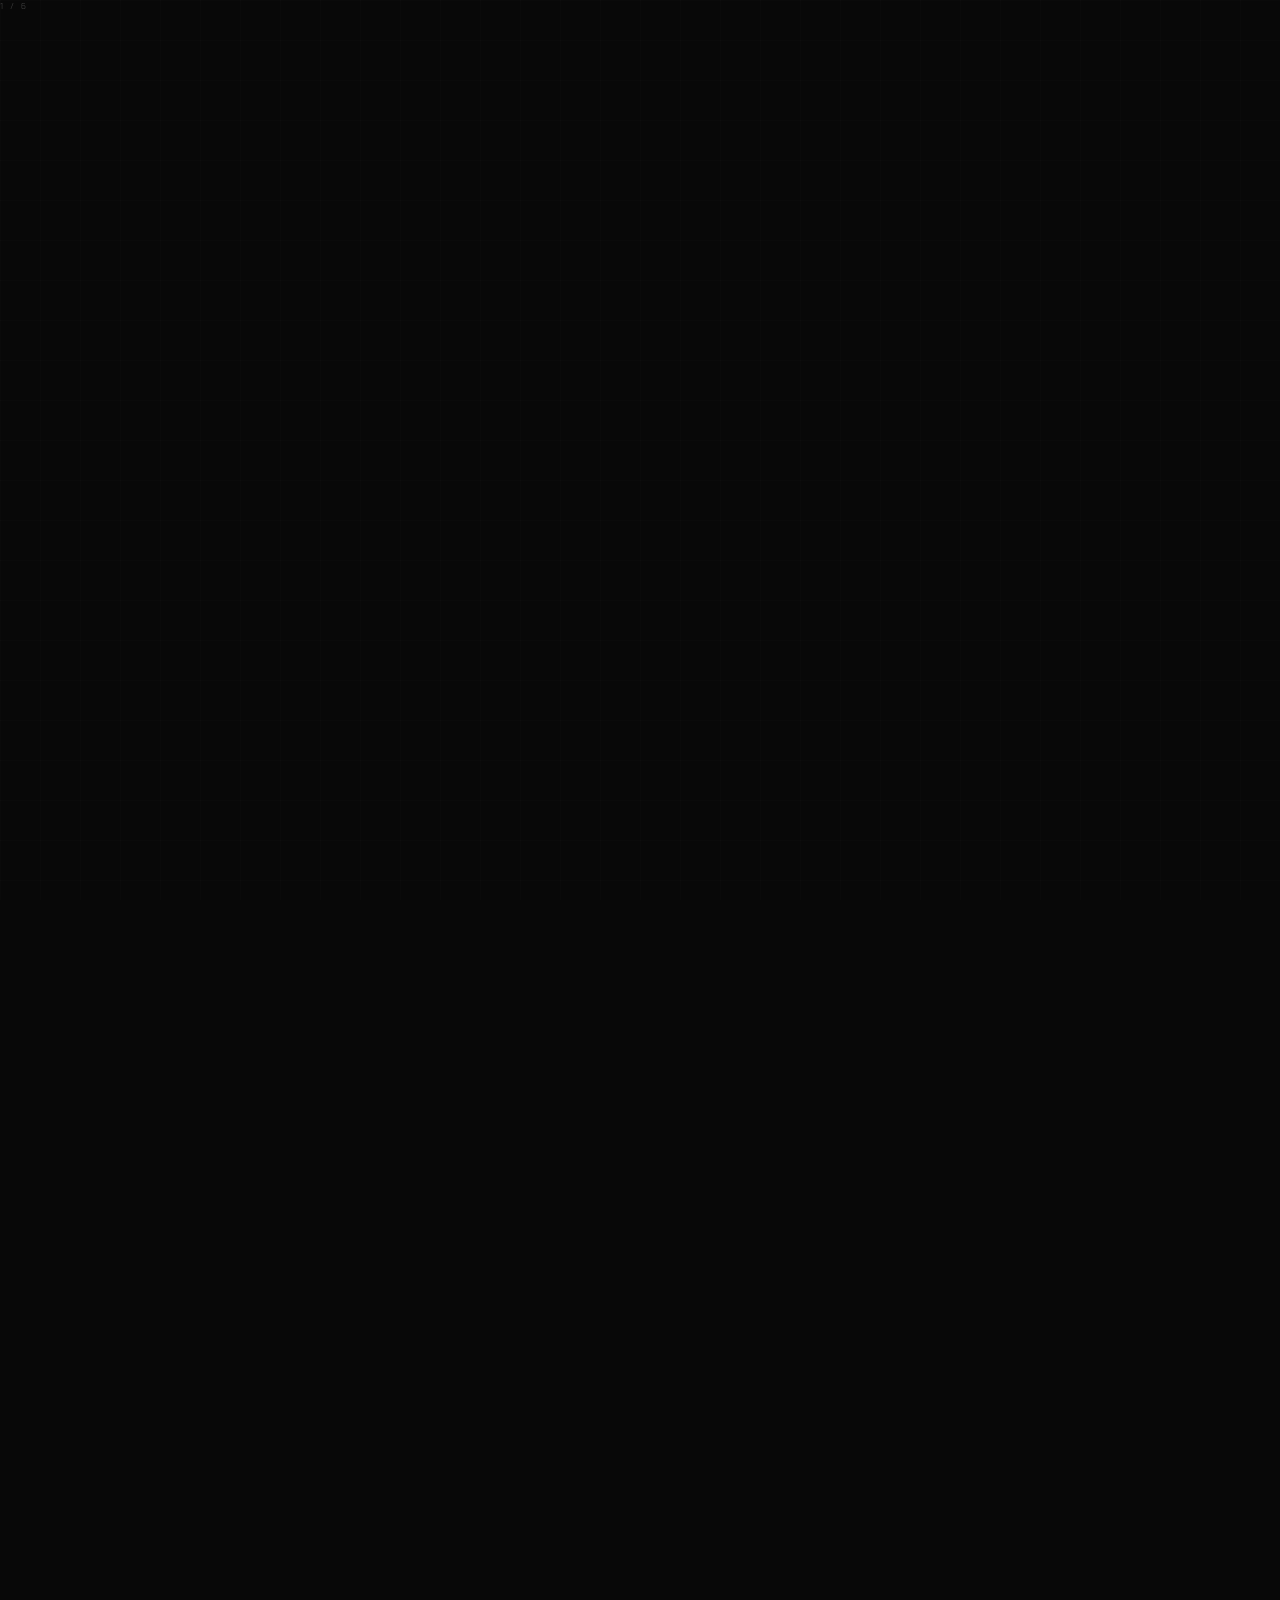
==== learn.html @ f49dd9c4 "Update learn.html" ====
<!DOCTYPE html>
<html lang="en">
<head>
<meta charset="UTF-8">
<meta name="viewport" content="width=device-width, initial-scale=1.0, user-scalable=no">
<meta name="theme-color" content="#080808">
<title>CUBE AI — Learn</title>
<link rel="preconnect" href="https://fonts.googleapis.com">
<link href="https://fonts.googleapis.com/css2?family=Orbitron:wght@400;700;900&family=Rajdhani:wght@300;400;500;600;700&display=swap" rel="stylesheet">
<style>
:root{
  --bg:#080808;--bg2:#111111;--bg3:#1a1a1a;
  --w:#ffffff;--g1:#e0e0e0;--g2:#888888;--g3:#444444;--g4:#2a2a2a;
  --border:1px solid #2a2a2a;--border-w:1px solid #ffffff;
  --fd:'Orbitron',monospace;--fb:'Rajdhani',sans-serif;
  --cW:#ffffff;--cY:#ffd700;--cG:#00c853;--cB:#2979ff;--cR:#f44336;--cO:#ff6d00;
}
*{margin:0;padding:0;box-sizing:border-box;}
html,body{width:100%;height:100%;background:var(--bg);color:var(--w);font-family:var(--fb);overflow:hidden;}
.grid-bg{position:fixed;inset:0;pointer-events:none;z-index:0;background-image:linear-gradient(rgba(255,255,255,0.012) 1px,transparent 1px),linear-gradient(90deg,rgba(255,255,255,0.012) 1px,transparent 1px);background-size:40px 40px;}
#app{position:relative;z-index:1;width:100%;height:100%;display:flex;flex-direction:column;}

/* TOP BAR */
.topbar{display:flex;align-items:center;padding:0 16px;height:56px;border-bottom:var(--border);flex-shrink:0;background:var(--bg);gap:12px;}
.back-btn{width:36px;height:36px;display:flex;align-items:center;justify-content:center;border:var(--border);cursor:pointer;font-size:16px;flex-shrink:0;}
.back-btn:hover{border-color:var(--w);}
.topbar-title{font-family:var(--fd);font-size:14px;font-weight:900;letter-spacing:3px;flex:1;}
.chapter-indicator{font-size:10px;letter-spacing:2px;color:var(--g3);text-transform:uppercase;}

/* CHAPTER NAV */
.chapter-nav{display:flex;overflow-x:auto;border-bottom:var(--border);flex-shrink:0;background:var(--bg2);}
.chapter-nav::-webkit-scrollbar{height:0;}
.chapter-btn{padding:12px 16px;white-space:nowrap;font-family:var(--fb);font-size:11px;font-weight:700;letter-spacing:2px;text-transform:uppercase;color:var(--g3);cursor:pointer;border-bottom:2px solid transparent;transition:all 0.2s;flex-shrink:0;}
.chapter-btn.active{color:var(--w);border-bottom-color:var(--w);}

/* CONTENT */
.content{flex:1;overflow-y:auto;padding:0;}
.content::-webkit-scrollbar{width:2px;}
.content::-webkit-scrollbar-thumb{background:var(--g3);}

/* CHAPTERS */
.chapter{display:none;padding-bottom:60px;}
.chapter.active{display:block;}

/* SECTIONS */
.section{padding:20px;}
.section+.section{border-top:var(--border);}
.section-num{font-family:var(--fd);font-size:9px;letter-spacing:3px;color:var(--g3);text-transform:uppercase;margin-bottom:6px;}
.section-title{font-family:var(--fd);font-size:18px;font-weight:900;letter-spacing:2px;margin-bottom:12px;}
.section-intro{font-size:14px;color:var(--g2);line-height:1.8;margin-bottom:16px;}

/* CALLOUT BOXES */
.callout{background:var(--bg2);border:var(--border);border-left:3px solid var(--w);padding:14px 16px;margin:12px 0;}
.callout.tip{border-left-color:#ffd700;}
.callout.warning{border-left-color:#f44336;}
.callout-label{font-size:9px;letter-spacing:3px;text-transform:uppercase;color:var(--g3);margin-bottom:6px;}
.callout p{font-size:13px;color:var(--g2);line-height:1.7;}
.callout strong{color:var(--w);}

/* NOTATION CARDS */
.notation-grid{display:grid;grid-template-columns:1fr 1fr;gap:8px;margin:12px 0;}
.notation-card{background:var(--bg2);border:var(--border);padding:14px;display:flex;flex-direction:column;gap:8px;}
.notation-move{font-family:var(--fd);font-size:22px;font-weight:900;color:var(--w);}
.notation-name{font-size:12px;font-weight:600;letter-spacing:1px;color:var(--g1);}
.notation-desc{font-size:11px;color:var(--g2);line-height:1.5;}
.notation-diagram{flex-shrink:0;}

/* FACE DIAGRAMS — 3×3 SVG grids */
.diagram-row{display:flex;gap:10px;align-items:flex-start;margin:10px 0;flex-wrap:wrap;}
.diagram-card{background:var(--bg2);border:var(--border);padding:12px;display:flex;flex-direction:column;gap:8px;flex:1;min-width:140px;}
.diagram-label{font-size:10px;letter-spacing:2px;color:var(--g3);text-transform:uppercase;}
.diagram-title{font-size:13px;font-weight:600;letter-spacing:0.5px;}
.diagram-desc{font-size:11px;color:var(--g2);line-height:1.5;}

/* ALG CARDS */
.alg-section{margin:16px 0;}
.alg-section-title{font-size:10px;letter-spacing:3px;text-transform:uppercase;color:var(--g3);margin-bottom:10px;padding-bottom:6px;border-bottom:var(--border);}
.alg-list{display:flex;flex-direction:column;gap:1px;background:var(--g4);}
.alg-item{background:var(--bg2);padding:14px 16px;display:flex;flex-direction:column;gap:6px;}
.alg-item-header{display:flex;align-items:center;gap:12px;}
.alg-diagram{flex-shrink:0;}
.alg-info{flex:1;}
.alg-name{font-size:12px;font-weight:700;letter-spacing:1px;margin-bottom:4px;}
.alg-moves{font-family:var(--fd);font-size:11px;color:var(--w);letter-spacing:0.5px;line-height:1.7;word-break:break-word;}
.alg-desc{font-size:11px;color:var(--g2);line-height:1.4;}
.alg-tag{display:inline-block;font-size:9px;letter-spacing:1px;padding:2px 6px;border:var(--border);color:var(--g3);text-transform:uppercase;margin-right:4px;}
.alg-tag.two-look{border-color:rgba(255,215,0,0.4);color:#ffd700;}

/* STEP-BY-STEP */
.steps{display:flex;flex-direction:column;gap:12px;margin:12px 0;}
.step{display:flex;gap:14px;}
.step-num{width:28px;height:28px;border:var(--border-w);display:flex;align-items:center;justify-content:center;font-family:var(--fd);font-size:11px;font-weight:700;flex-shrink:0;}
.step-content{flex:1;padding-top:4px;}
.step-title{font-size:13px;font-weight:700;letter-spacing:0.5px;margin-bottom:4px;}
.step-desc{font-size:12px;color:var(--g2);line-height:1.7;}

/* PROGRESS BAR (chapter indicator) */
.progress-bar{height:2px;background:var(--g4);flex-shrink:0;}
.progress-fill{height:100%;background:var(--w);transition:width 0.3s ease;}

/* FACE COLORS for SVG */
.fc-W{fill:#ffffff;} .fc-Y{fill:#ffd700;} .fc-G{fill:#00c853;}
.fc-B{fill:#2979ff;} .fc-R{fill:#f44336;} .fc-O{fill:#ff6d00;}
.fc-X{fill:#1e1e1e;} .fc-x{fill:#2a2a2a;}
</style>
</head>
<body>
<div class="grid-bg"></div>
<div id="app">

  <div class="chapter-indicator" id="chap-indicator">1 / 6</div>
</div>

<div class="progress-bar"><div class="progress-fill" id="prog-fill" style="width:16.6%"></div></div>

<div class="chapter-nav" id="chapter-nav">
  <div class="chapter-btn active" onclick="showChapter('notation',0)">Notation</div>
  <div class="chapter-btn" onclick="showChapter('cross',1)">Cross</div>
  <div class="chapter-btn" onclick="showChapter('f2l',2)">F2L</div>
  <div class="chapter-btn" onclick="showChapter('oll',3)">OLL</div>
  <div class="chapter-btn" onclick="showChapter('pll',4)">PLL</div>
  <div class="chapter-btn" onclick="showChapter('twolook',5)">2-Look</div>
</div>

<div class="content" id="content">

<!-- ═══════════════════════════════════════════════════════ -->
<!-- CHAPTER 1: NOTATION -->
<!-- ═══════════════════════════════════════════════════════ -->
<div class="chapter active" id="ch-notation">
  <div class="section">
    <div class="section-num">Chapter 01</div>
    <div class="section-title">Notation</div>
    <div class="section-intro">Before you learn any algorithm, you need to understand the language of cubing. Every move has a letter code. Once you know these, any algorithm in the world makes sense.</div>

    <div class="callout tip">
      <div class="callout-label">💡 Key Concept</div>
      <p><strong>A letter = clockwise turn</strong> of that face when looking directly at it.<br>
      <strong>A letter + ' (prime/apostrophe) = anticlockwise.</strong><br>
      <strong>A letter + 2 = two turns</strong> (same as turning it twice, direction doesn't matter).</p>
    </div>

    <div class="section-intro" style="margin-top:16px;">How to hold the cube: <strong style="color:var(--w);">White on the bottom. Yellow on top. Green facing you.</strong> This is the standard orientation used in CUBE AI and by most speedcubers.</div>
  </div>

  <div class="section">
    <div class="section-num">Face Moves</div>
    <div class="section-title">The 6 Basic Faces</div>
    <div class="notation-grid">
      <div class="notation-card">
        <div class="notation-move" style="color:#ff6d00;">R</div>
        <svg width="60" height="60" viewBox="0 0 60 60">
          <rect x="2" y="2" width="18" height="18" class="fc-x" rx="2"/>
          <rect x="22" y="2" width="18" height="18" class="fc-x" rx="2"/>
          <rect x="42" y="2" width="16" height="18" class="fc-O" rx="2"/>
          <rect x="2" y="22" width="18" height="18" class="fc-x" rx="2"/>
          <rect x="22" y="22" width="18" height="18" class="fc-x" rx="2"/>
          <rect x="42" y="22" width="16" height="18" class="fc-O" rx="2"/>
          <rect x="2" y="42" width="18" height="18" class="fc-x" rx="2"/>
          <rect x="22" y="42" width="18" height="18" class="fc-x" rx="2"/>
          <rect x="42" y="42" width="16" height="18" class="fc-O" rx="2"/>
          <text x="50" y="34" fill="#ff6d00" font-size="14" text-anchor="middle" font-family="Orbitron">↓</text>
        </svg>
        <div class="notation-name">Right Face CW</div>
        <div class="notation-desc">Turn the right layer clockwise — as if turning a wheel towards you on the right side.</div>
      </div>
      <div class="notation-card">
        <div class="notation-move" style="color:#f44336;">L</div>
        <svg width="60" height="60" viewBox="0 0 60 60">
          <rect x="2" y="2" width="16" height="18" class="fc-R" rx="2"/>
          <rect x="22" y="2" width="18" height="18" class="fc-x" rx="2"/>
          <rect x="42" y="2" width="18" height="18" class="fc-x" rx="2"/>
          <rect x="2" y="22" width="16" height="18" class="fc-R" rx="2"/>
          <rect x="22" y="22" width="18" height="18" class="fc-x" rx="2"/>
          <rect x="42" y="22" width="18" height="18" class="fc-x" rx="2"/>
          <rect x="2" y="42" width="16" height="18" class="fc-R" rx="2"/>
          <rect x="22" y="42" width="18" height="18" class="fc-x" rx="2"/>
          <rect x="42" y="42" width="18" height="18" class="fc-x" rx="2"/>
          <text x="10" y="34" fill="#f44336" font-size="14" text-anchor="middle" font-family="Orbitron">↑</text>
        </svg>
        <div class="notation-name">Left Face CW</div>
        <div class="notation-desc">Turn the left layer clockwise — looks like it goes upward when facing the left side.</div>
      </div>
      <div class="notation-card">
        <div class="notation-move" style="color:#ffd700;">U</div>
        <svg width="60" height="60" viewBox="0 0 60 60">
          <rect x="2" y="2" width="18" height="16" class="fc-Y" rx="2"/>
          <rect x="22" y="2" width="18" height="16" class="fc-Y" rx="2"/>
          <rect x="42" y="2" width="18" height="16" class="fc-Y" rx="2"/>
          <rect x="2" y="22" width="18" height="18" class="fc-x" rx="2"/>
          <rect x="22" y="22" width="18" height="18" class="fc-x" rx="2"/>
          <rect x="42" y="22" width="18" height="18" class="fc-x" rx="2"/>
          <rect x="2" y="42" width="18" height="18" class="fc-x" rx="2"/>
          <rect x="22" y="42" width="18" height="18" class="fc-x" rx="2"/>
          <rect x="42" y="42" width="18" height="18" class="fc-x" rx="2"/>
          <text x="30" y="14" fill="#ffd700" font-size="12" text-anchor="middle">→</text>
        </svg>
        <div class="notation-name">Up Face CW</div>
        <div class="notation-desc">Turn the top layer clockwise when looking down from above.</div>
      </div>
      <div class="notation-card">
        <div class="notation-move" style="color:#ffffff;">D</div>
        <svg width="60" height="60" viewBox="0 0 60 60">
          <rect x="2" y="2" width="18" height="18" class="fc-x" rx="2"/>
          <rect x="22" y="2" width="18" height="18" class="fc-x" rx="2"/>
          <rect x="42" y="2" width="18" height="18" class="fc-x" rx="2"/>
          <rect x="2" y="22" width="18" height="18" class="fc-x" rx="2"/>
          <rect x="22" y="22" width="18" height="18" class="fc-x" rx="2"/>
          <rect x="42" y="22" width="18" height="18" class="fc-x" rx="2"/>
          <rect x="2" y="42" width="18" height="18" class="fc-W" rx="2"/>
          <rect x="22" y="42" width="18" height="18" class="fc-W" rx="2"/>
          <rect x="42" y="42" width="18" height="18" class="fc-W" rx="2"/>
          <text x="30" y="58" fill="#ffffff" font-size="12" text-anchor="middle">←</text>
        </svg>
        <div class="notation-name">Down Face CW</div>
        <div class="notation-desc">Turn the bottom layer clockwise when looking up from below.</div>
      </div>
      <div class="notation-card">
        <div class="notation-move" style="color:#00c853;">F</div>
        <svg width="60" height="60" viewBox="0 0 60 60">
          <rect x="2" y="2" width="18" height="18" class="fc-G" rx="2"/>
          <rect x="22" y="2" width="18" height="18" class="fc-G" rx="2"/>
          <rect x="42" y="2" width="18" height="18" class="fc-G" rx="2"/>
          <rect x="2" y="22" width="18" height="18" class="fc-G" rx="2"/>
          <rect x="22" y="22" width="18" height="18" class="fc-G" rx="2"/>
          <rect x="42" y="22" width="18" height="18" class="fc-G" rx="2"/>
          <rect x="2" y="42" width="18" height="18" class="fc-G" rx="2"/>
          <rect x="22" y="42" width="18" height="18" class="fc-G" rx="2"/>
          <rect x="42" y="42" width="18" height="18" class="fc-G" rx="2"/>
          <text x="30" y="34" fill="#080808" font-size="16" text-anchor="middle" font-weight="bold">↻</text>
        </svg>
        <div class="notation-name">Front Face CW</div>
        <div class="notation-desc">Turn the front face (green, facing you) clockwise.</div>
      </div>
      <div class="notation-card">
        <div class="notation-move" style="color:#2979ff;">B</div>
        <svg width="60" height="60" viewBox="0 0 60 60">
          <rect x="2" y="2" width="18" height="18" class="fc-B" rx="2"/>
          <rect x="22" y="2" width="18" height="18" class="fc-B" rx="2"/>
          <rect x="42" y="2" width="18" height="18" class="fc-B" rx="2"/>
          <rect x="2" y="22" width="18" height="18" class="fc-B" rx="2"/>
          <rect x="22" y="22" width="18" height="18" class="fc-B" rx="2"/>
          <rect x="42" y="22" width="18" height="18" class="fc-B" rx="2"/>
          <rect x="2" y="42" width="18" height="18" class="fc-B" rx="2"/>
          <rect x="22" y="42" width="18" height="18" class="fc-B" rx="2"/>
          <rect x="42" y="42" width="18" height="18" class="fc-B" rx="2"/>
          <text x="30" y="34" fill="#ffffff" font-size="16" text-anchor="middle" font-weight="bold">↺</text>
        </svg>
        <div class="notation-name">Back Face CW</div>
        <div class="notation-desc">Turn the back face (blue) clockwise. When you flip the cube, clockwise looks anticlockwise from your side.</div>
      </div>
    </div>
  </div>
  <div class="section">
    <div class="section-num">Modifiers</div>
    <div class="section-title">Prime & Double</div>
    <div class="notation-grid">
      <div class="notation-card">
        <div class="notation-move">R'</div>
        <div class="notation-name">Prime — Anticlockwise</div>
        <div class="notation-desc">The apostrophe (') means anticlockwise. R' = right layer anticlockwise. Say it as "R prime" or "R inverse".</div>
      </div>
      <div class="notation-card">
        <div class="notation-move">R2</div>
        <div class="notation-name">Double — Two Turns</div>
        <div class="notation-desc">The number 2 means turn it twice. R2 = right face twice. Direction doesn't matter (same result either way).</div>
      </div>
      <div class="notation-card">
        <div class="notation-move">U'</div>
        <div class="notation-name">U Prime</div>
        <div class="notation-desc">Top layer anticlockwise when looking from above. Opposite of U.</div>
      </div>
      <div class="notation-card">
        <div class="notation-move">F2</div>
        <div class="notation-name">F Double</div>
        <div class="notation-desc">Front face turned twice. Very common in cross solving to flip an edge.</div>
      </div>
    </div>
  </div>

  <div class="section">
    <div class="section-num">Slice Moves</div>
    <div class="section-title">M, S, E Slices</div>
    <div class="section-intro">Slice moves turn the middle layer instead of an outer face.</div>
    <div class="notation-grid">
      <div class="notation-card">
        <div class="notation-move" style="color:#888;">M</div>
        <div class="notation-name">Middle Slice</div>
        <div class="notation-desc">The middle layer between L and R. M follows the same direction as L (goes up on the front side).</div>
      </div>
      <div class="notation-card">
        <div class="notation-move" style="color:#888;">S</div>
        <div class="notation-name">Standing Slice</div>
        <div class="notation-desc">The middle layer between F and B. Follows same direction as F.</div>
      </div>
      <div class="notation-card">
        <div class="notation-move" style="color:#888;">E</div>
        <div class="notation-name">Equatorial Slice</div>
        <div class="notation-desc">The middle layer between U and D. Follows same direction as D.</div>
      </div>
      <div class="notation-card">
        <div class="notation-move" style="color:#888;">r</div>
        <div class="notation-name">Wide Move</div>
        <div class="notation-desc">Lowercase = wide move. r means R + M together (two layers). Also written as Rw. Common in OLL.</div>
      </div>
    </div>

    <div class="callout">
      <div class="callout-label">📌 Quick Reference</div>
      <p>
        <strong>R U R' U'</strong> — "Sexy move" — the most common sequence in F2L<br>
        <strong>F R U R' U' F'</strong> — solves edge orientation (OLL line case)<br>
        <strong>R U R' U R U2 R'</strong> — Sune — most important OLL<br><br>
        Most algorithms are just combinations of these basic patterns.
      </p>
    </div>
  </div>
</div>

<!-- ═══════════════════════════════════════════════════════ -->
<!-- CHAPTER 2: CROSS -->
<!-- ═══════════════════════════════════════════════════════ -->
<div class="chapter" id="ch-cross">
  <div class="section">
    <div class="section-num">Chapter 02</div>
    <div class="section-title">The Cross</div>
    <div class="section-intro">The cross is the first step of CFOP. You need to form a white "+" on the bottom face, with each edge matching the center of its side face. This is the most important step — a good cross player can sub-20 on this alone.</div>

    <div class="diagram-row">
      <div class="diagram-card">
        <div class="diagram-label">Target State</div>
        <svg width="72" height="72" viewBox="0 0 72 72">
          <rect x="2" y="2" width="20" height="20" class="fc-x" rx="2"/>
          <rect x="26" y="2" width="20" height="20" class="fc-W" rx="2"/>
          <rect x="50" y="2" width="20" height="20" class="fc-x" rx="2"/>
          <rect x="2" y="26" width="20" height="20" class="fc-W" rx="2"/>
          <rect x="26" y="26" width="20" height="20" class="fc-W" rx="2"/>
          <rect x="50" y="26" width="20" height="20" class="fc-W" rx="2"/>
          <rect x="2" y="50" width="20" height="20" class="fc-x" rx="2"/>
          <rect x="26" y="50" width="20" height="20" class="fc-W" rx="2"/>
          <rect x="50" y="50" width="20" height="20" class="fc-x" rx="2"/>
        </svg>
        <div class="diagram-title">White Cross</div>
        <div class="diagram-desc">Bottom face. Corners are gray — not solved in cross step.</div>
      </div>
      <div class="diagram-card">
        <div class="diagram-label">Edge Must Match</div>
        <svg width="72" height="72" viewBox="0 0 72 72">
          <rect x="2" y="2" width="20" height="20" class="fc-x" rx="2"/>
          <rect x="26" y="2" width="20" height="20" class="fc-x" rx="2"/>
          <rect x="50" y="2" width="20" height="20" class="fc-x" rx="2"/>
          <rect x="2" y="26" width="20" height="20" class="fc-x" rx="2"/>
          <rect x="26" y="26" width="20" height="20" class="fc-G" rx="2"/>
          <rect x="50" y="26" width="20" height="20" class="fc-x" rx="2"/>
          <rect x="2" y="50" width="20" height="20" class="fc-x" rx="2"/>
          <rect x="26" y="50" width="20" height="20" class="fc-G" rx="2"/>
          <rect x="50" y="50" width="20" height="20" class="fc-x" rx="2"/>
          <text x="36" y="44" fill="#888" font-size="10" text-anchor="middle">↕</text>
        </svg>
        <div class="diagram-title">Side Must Align</div>
        <div class="diagram-desc">The green side of the white-green edge must line up with the green center.</div>
      </div>
    </div>
  </div>

  <div class="section">
    <div class="section-num">Beginner Method</div>
    <div class="section-title">The Daisy Method</div>
    <div class="section-intro">The easiest way to learn cross. Don't try to put white edges directly on the bottom — first make a "daisy" on top, then flip them down.</div>

    <div class="steps">
      <div class="step">
        <div class="step-num">1</div>
        <div class="step-content">
          <div class="step-title">Make a Daisy on Top</div>
          <div class="step-desc">Find all 4 white edges (pieces with white on one side). Move them to the top face (U face), white side facing up. You'll get a flower pattern — white edges around the yellow center. Order doesn't matter yet.</div>
        </div>
      </div>
      <div class="step">
        <div class="step-num">2</div>
        <div class="step-content">
          <div class="step-title">Align Each Edge with Its Center</div>
          <div class="step-desc">Take one white edge in the daisy. Look at its side color — say it's green. Rotate the top layer (U or U') until that edge is above the green center. Now that edge is in position.</div>
        </div>
      </div>
      <div class="step">
        <div class="step-num">3</div>
        <div class="step-content">
          <div class="step-title">Flip It Down — F2</div>
          <div class="step-desc">Do F2 (turn the front face twice). The white edge flips from the top to the bottom. Check: white is now on the bottom, the colored side matches the center. One edge done!</div>
        </div>
      </div>
      <div class="step">
        <div class="step-num">4</div>
        <div class="step-content">
          <div class="step-title">Repeat for All 4 Edges</div>
          <div class="step-desc">Repeat steps 2-3 for the remaining 3 edges. Sometimes you'll need to rotate the top layer carefully to avoid knocking out a placed edge — just rotate away first.</div>
        </div>
      </div>
    </div>

    <div class="callout tip">
      <div class="callout-label">💡 Tip</div>
      <p>If a white edge is stuck in the bottom layer but in the wrong slot, do <strong>F2</strong> to bring it to the top, align it, then F2 again. If it's flipped the wrong way, do <strong>F D' R D F2</strong> to fix it.</p>
    </div>
  </div>

  <div class="section">
    <div class="section-num">Efficient Cross</div>
    <div class="section-title">Solving Cross in 8 Moves or Less</div>
    <div class="section-intro">Once you can do daisy cross, the next goal is efficiency — solving cross in as few moves as possible, directly (no daisy). Top speedcubers solve cross in 4-6 moves.</div>

    <div class="steps">
      <div class="step">
        <div class="step-num">1</div>
        <div class="step-content">
          <div class="step-title">Use Inspection Time</div>
          <div class="step-desc">WCA gives you 15 seconds before starting the timer. Use every second to plan your entire cross. Find all 4 white edges and figure out how to solve them before you touch the cube.</div>
        </div>
      </div>
      <div class="step">
        <div class="step-num">2</div>
        <div class="step-content">
          <div class="step-title">Work in a Consistent Order</div>
          <div class="step-desc">Always solve cross edges in the same order: e.g. green → orange → blue → red. This helps you think faster because your brain knows what to look for next.</div>
        </div>
      </div>
      <div class="step">
        <div class="step-num">3</div>
        <div class="step-content">
          <div class="step-title">Solve Pairs Together</div>
          <div class="step-desc">Sometimes two cross edges can be solved with one sequence. If green-white and orange-white edges are both in the U layer close to each other, you can insert both with fewer total moves.</div>
        </div>
      </div>
      <div class="step">
        <div class="step-num">4</div>
        <div class="step-content">
          <div class="step-title">Learn Cross Trigger Moves</div>
          <div class="step-desc">Memorize the 4-5 most common cross cases. When you recognize a case, execute it instantly without thinking.</div>
        </div>
      </div>
    </div>

    <div class="alg-section">
      <div class="alg-section-title">Common Cross Cases</div>
      <div class="alg-list">
        <div class="alg-item">
          <div class="alg-item-header">
            <svg width="54" height="54" viewBox="0 0 54 54">
              <rect x="2" y="2" width="15" height="15" class="fc-x" rx="2"/>
              <rect x="20" y="2" width="15" height="15" class="fc-W" rx="2"/>
              <rect x="37" y="2" width="15" height="15" class="fc-x" rx="2"/>
              <rect x="2" y="20" width="15" height="15" class="fc-x" rx="2"/>
              <rect x="20" y="20" width="15" height="15" class="fc-G" rx="2"/>
              <rect x="37" y="20" width="15" height="15" class="fc-x" rx="2"/>
              <rect x="2" y="37" width="15" height="15" class="fc-x" rx="2"/>
              <rect x="20" y="37" width="15" height="15" class="fc-x" rx="2"/>
              <rect x="37" y="37" width="15" height="15" class="fc-x" rx="2"/>
            </svg>
            <div class="alg-info">
              <div class="alg-name">Edge on Top, Correct Position</div>
              <div class="alg-moves">F2</div>
              <div class="alg-desc">White edge is on top layer, white facing up, already above its slot. Just do F2.</div>
            </div>
          </div>
        </div>
        <div class="alg-item">
          <div class="alg-item-header">
            <svg width="54" height="54" viewBox="0 0 54 54">
              <rect x="2" y="2" width="15" height="15" class="fc-x" rx="2"/>
              <rect x="20" y="2" width="15" height="15" class="fc-G" rx="2"/>
              <rect x="37" y="2" width="15" height="15" class="fc-x" rx="2"/>
              <rect x="2" y="20" width="15" height="15" class="fc-x" rx="2"/>
              <rect x="20" y="20" width="15" height="15" class="fc-G" rx="2"/>
              <rect x="37" y="20" width="15" height="15" class="fc-x" rx="2"/>
              <rect x="2" y="37" width="15" height="15" class="fc-x" rx="2"/>
              <rect x="20" y="37" width="15" height="15" class="fc-W" rx="2"/>
              <rect x="37" y="37" width="15" height="15" class="fc-x" rx="2"/>
            </svg>
            <div class="alg-info">
              <div class="alg-name">Edge on Top, Flipped</div>
              <div class="alg-moves">F U R U'</div>
              <div class="alg-desc">White edge is on top but white is facing front instead of up. F U R U' fixes orientation and inserts.</div>
            </div>
          </div>
        </div>
        <div class="alg-item">
          <div class="alg-item-header">
            <svg width="54" height="54" viewBox="0 0 54 54">
              <rect x="2" y="2" width="15" height="15" class="fc-x" rx="2"/>
              <rect x="20" y="2" width="15" height="15" class="fc-x" rx="2"/>
              <rect x="37" y="2" width="15" height="15" class="fc-x" rx="2"/>
              <rect x="2" y="20" width="15" height="15" class="fc-x" rx="2"/>
              <rect x="20" y="20" width="15" height="15" class="fc-x" rx="2"/>
              <rect x="37" y="20" width="15" height="15" class="fc-G" rx="2"/>
              <rect x="2" y="37" width="15" height="15" class="fc-x" rx="2"/>
              <rect x="20" y="37" width="15" height="15" class="fc-x" rx="2"/>
              <rect x="37" y="37" width="15" height="15" class="fc-W" rx="2"/>
            </svg>
            <div class="alg-info">
              <div class="alg-name">Edge in Middle Layer</div>
              <div class="alg-moves">U' R U</div>
              <div class="alg-desc">White edge stuck in the middle layer (E slice). Bring it to the top, then align and insert.</div>
            </div>
          </div>
        </div>
        <div class="alg-item">
          <div class="alg-item-header">
            <svg width="54" height="54" viewBox="0 0 54 54">
              <rect x="2" y="37" width="15" height="15" class="fc-x" rx="2"/>
              <rect x="20" y="37" width="15" height="15" class="fc-W" rx="2"/>
              <rect x="37" y="37" width="15" height="15" class="fc-x" rx="2"/>
              <rect x="2" y="20" width="15" height="15" class="fc-x" rx="2"/>
              <rect x="20" y="20" width="15" height="15" class="fc-B" rx="2"/>
              <rect x="37" y="20" width="15" height="15" class="fc-x" rx="2"/>
              <rect x="2" y="2" width="15" height="15" class="fc-x" rx="2"/>
              <rect x="20" y="2" width="15" height="15" class="fc-x" rx="2"/>
              <rect x="37" y="2" width="15" height="15" class="fc-x" rx="2"/>
            </svg>
            <div class="alg-info">
              <div class="alg-name">Edge in Bottom Wrong Slot</div>
              <div class="alg-moves">F2 U R U' F2</div>
              <div class="alg-desc">Edge is in the D layer but in the wrong position. Lift it, reposition, and reinsert.</div>
            </div>
          </div>
        </div>
      </div>
    </div>
  </div>
</div>

<!-- ═══════════════════════════════════════════════════════ -->
<!-- CHAPTER 2: CROSS -->
<!-- ═══════════════════════════════════════════════════════ -->
<div class="chapter" id="ch-cross">
  <div class="section">
    <div class="section-num">Chapter 02</div>
    <div class="section-title">The Cross</div>
    <div class="section-intro">The cross is the first step of CFOP. You need to form a white "+" on the bottom face, with each edge matching the center of its side face. This is the most important step — a good cross player can sub-20 on this alone.</div>

    <div class="diagram-row">
      <div class="diagram-card">
        <div class="diagram-label">Target State</div>
        <svg width="72" height="72" viewBox="0 0 72 72">
          <rect x="2" y="2" width="20" height="20" class="fc-x" rx="2"/>
          <rect x="26" y="2" width="20" height="20" class="fc-W" rx="2"/>
          <rect x="50" y="2" width="20" height="20" class="fc-x" rx="2"/>
          <rect x="2" y="26" width="20" height="20" class="fc-W" rx="2"/>
          <rect x="26" y="26" width="20" height="20" class="fc-W" rx="2"/>
          <rect x="50" y="26" width="20" height="20" class="fc-W" rx="2"/>
          <rect x="2" y="50" width="20" height="20" class="fc-x" rx="2"/>
          <rect x="26" y="50" width="20" height="20" class="fc-W" rx="2"/>
          <rect x="50" y="50" width="20" height="20" class="fc-x" rx="2"/>
        </svg>
        <div class="diagram-title">White Cross</div>
        <div class="diagram-desc">Bottom face. Corners are gray — not solved in cross step.</div>
      </div>
      <div class="diagram-card">
        <div class="diagram-label">Edge Must Match</div>
        <svg width="72" height="72" viewBox="0 0 72 72">
          <rect x="2" y="2" width="20" height="20" class="fc-x" rx="2"/>
          <rect x="26" y="2" width="20" height="20" class="fc-x" rx="2"/>
          <rect x="50" y="2" width="20" height="20" class="fc-x" rx="2"/>
          <rect x="2" y="26" width="20" height="20" class="fc-x" rx="2"/>
          <rect x="26" y="26" width="20" height="20" class="fc-G" rx="2"/>
          <rect x="50" y="26" width="20" height="20" class="fc-x" rx="2"/>
          <rect x="2" y="50" width="20" height="20" class="fc-x" rx="2"/>
          <rect x="26" y="50" width="20" height="20" class="fc-G" rx="2"/>
          <rect x="50" y="50" width="20" height="20" class="fc-x" rx="2"/>
          <text x="36" y="44" fill="#888" font-size="10" text-anchor="middle">↕</text>
        </svg>
        <div class="diagram-title">Side Must Align</div>
        <div class="diagram-desc">The green side of the white-green edge must line up with the green center.</div>
      </div>
    </div>
  </div>

  <div class="section">
    <div class="section-num">Beginner Method</div>
    <div class="section-title">The Daisy Method</div>
    <div class="section-intro">The easiest way to learn cross. Don't try to put white edges directly on the bottom — first make a "daisy" on top, then flip them down.</div>

    <div class="steps">
      <div class="step">
        <div class="step-num">1</div>
        <div class="step-content">
          <div class="step-title">Make a Daisy on Top</div>
          <div class="step-desc">Find all 4 white edges (pieces with white on one side). Move them to the top face (U face), white side facing up. You'll get a flower pattern — white edges around the yellow center. Order doesn't matter yet.</div>
        </div>
      </div>
      <div class="step">
        <div class="step-num">2</div>
        <div class="step-content">
          <div class="step-title">Align Each Edge with Its Center</div>
          <div class="step-desc">Take one white edge in the daisy. Look at its side color — say it's green. Rotate the top layer (U or U') until that edge is above the green center. Now that edge is in position.</div>
        </div>
      </div>
      <div class="step">
        <div class="step-num">3</div>
        <div class="step-content">
          <div class="step-title">Flip It Down — F2</div>
          <div class="step-desc">Do F2 (turn the front face twice). The white edge flips from the top to the bottom. Check: white is now on the bottom, the colored side matches the center. One edge done!</div>
        </div>
      </div>
      <div class="step">
        <div class="step-num">4</div>
        <div class="step-content">
          <div class="step-title">Repeat for All 4 Edges</div>
          <div class="step-desc">Repeat steps 2-3 for the remaining 3 edges. Sometimes you'll need to rotate the top layer carefully to avoid knocking out a placed edge — just rotate away first.</div>
        </div>
      </div>
    </div>

    <div class="callout tip">
      <div class="callout-label">💡 Tip</div>
      <p>If a white edge is stuck in the bottom layer but in the wrong slot, do <strong>F2</strong> to bring it to the top, align it, then F2 again. If it's flipped the wrong way, do <strong>F D' R D F2</strong> to fix it.</p>
    </div>
  </div>

  <div class="section">
    <div class="section-num">Efficient Cross</div>
    <div class="section-title">Solving Cross in 8 Moves or Less</div>
    <div class="section-intro">Once you can do daisy cross, the next goal is efficiency — solving cross in as few moves as possible, directly (no daisy). Top speedcubers solve cross in 4-6 moves.</div>

    <div class="steps">
      <div class="step">
        <div class="step-num">1</div>
        <div class="step-content">
          <div class="step-title">Use Inspection Time</div>
          <div class="step-desc">WCA gives you 15 seconds before starting the timer. Use every second to plan your entire cross. Find all 4 white edges and figure out how to solve them before you touch the cube.</div>
        </div>
      </div>
      <div class="step">
        <div class="step-num">2</div>
        <div class="step-content">
          <div class="step-title">Work in a Consistent Order</div>
          <div class="step-desc">Always solve cross edges in the same order: e.g. green → orange → blue → red. This helps you think faster because your brain knows what to look for next.</div>
        </div>
      </div>
      <div class="step">
        <div class="step-num">3</div>
        <div class="step-content">
          <div class="step-title">Solve Pairs Together</div>
          <div class="step-desc">Sometimes two cross edges can be solved with one sequence. If green-white and orange-white edges are both in the U layer close to each other, you can insert both with fewer total moves.</div>
        </div>
      </div>
      <div class="step">
        <div class="step-num">4</div>
        <div class="step-content">
          <div class="step-title">Learn Cross Trigger Moves</div>
          <div class="step-desc">Memorize the 4-5 most common cross cases. When you recognize a case, execute it instantly without thinking.</div>
        </div>
      </div>
    </div>

    <div class="alg-section">
      <div class="alg-section-title">Common Cross Cases</div>
      <div class="alg-list">
        <div class="alg-item">
          <div class="alg-item-header">
            <svg width="54" height="54" viewBox="0 0 54 54">
              <rect x="2" y="2" width="15" height="15" class="fc-x" rx="2"/>
              <rect x="20" y="2" width="15" height="15" class="fc-W" rx="2"/>
              <rect x="37" y="2" width="15" height="15" class="fc-x" rx="2"/>
              <rect x="2" y="20" width="15" height="15" class="fc-x" rx="2"/>
              <rect x="20" y="20" width="15" height="15" class="fc-G" rx="2"/>
              <rect x="37" y="20" width="15" height="15" class="fc-x" rx="2"/>
              <rect x="2" y="37" width="15" height="15" class="fc-x" rx="2"/>
              <rect x="20" y="37" width="15" height="15" class="fc-x" rx="2"/>
              <rect x="37" y="37" width="15" height="15" class="fc-x" rx="2"/>
            </svg>
            <div class="alg-info">
              <div class="alg-name">Edge on Top, Correct Position</div>
              <div class="alg-moves">F2</div>
              <div class="alg-desc">White edge is on top layer, white facing up, already above its slot. Just do F2.</div>
            </div>
          </div>
        </div>
        <div class="alg-item">
          <div class="alg-item-header">
            <svg width="54" height="54" viewBox="0 0 54 54">
              <rect x="2" y="2" width="15" height="15" class="fc-x" rx="2"/>
              <rect x="20" y="2" width="15" height="15" class="fc-G" rx="2"/>
              <rect x="37" y="2" width="15" height="15" class="fc-x" rx="2"/>
              <rect x="2" y="20" width="15" height="15" class="fc-x" rx="2"/>
              <rect x="20" y="20" width="15" height="15" class="fc-G" rx="2"/>
              <rect x="37" y="20" width="15" height="15" class="fc-x" rx="2"/>
              <rect x="2" y="37" width="15" height="15" class="fc-x" rx="2"/>
              <rect x="20" y="37" width="15" height="15" class="fc-W" rx="2"/>
              <rect x="37" y="37" width="15" height="15" class="fc-x" rx="2"/>
            </svg>
            <div class="alg-info">
              <div class="alg-name">Edge on Top, Flipped</div>
              <div class="alg-moves">F U R U'</div>
              <div class="alg-desc">White edge is on top but white is facing front instead of up. F U R U' fixes orientation and inserts.</div>
            </div>
          </div>
        </div>
        <div class="alg-item">
          <div class="alg-item-header">
            <svg width="54" height="54" viewBox="0 0 54 54">
              <rect x="2" y="2" width="15" height="15" class="fc-x" rx="2"/>
              <rect x="20" y="2" width="15" height="15" class="fc-x" rx="2"/>
              <rect x="37" y="2" width="15" height="15" class="fc-x" rx="2"/>
              <rect x="2" y="20" width="15" height="15" class="fc-x" rx="2"/>
              <rect x="20" y="20" width="15" height="15" class="fc-x" rx="2"/>
              <rect x="37" y="20" width="15" height="15" class="fc-G" rx="2"/>
              <rect x="2" y="37" width="15" height="15" class="fc-x" rx="2"/>
              <rect x="20" y="37" width="15" height="15" class="fc-x" rx="2"/>
              <rect x="37" y="37" width="15" height="15" class="fc-W" rx="2"/>
            </svg>
            <div class="alg-info">
              <div class="alg-name">Edge in Middle Layer</div>
              <div class="alg-moves">U' R U</div>
              <div class="alg-desc">White edge stuck in the middle layer (E slice). Bring it to the top, then align and insert.</div>
            </div>
          </div>
        </div>
        <div class="alg-item">
          <div class="alg-item-header">
            <svg width="54" height="54" viewBox="0 0 54 54">
              <rect x="2" y="37" width="15" height="15" class="fc-x" rx="2"/>
              <rect x="20" y="37" width="15" height="15" class="fc-W" rx="2"/>
              <rect x="37" y="37" width="15" height="15" class="fc-x" rx="2"/>
              <rect x="2" y="20" width="15" height="15" class="fc-x" rx="2"/>
              <rect x="20" y="20" width="15" height="15" class="fc-B" rx="2"/>
              <rect x="37" y="20" width="15" height="15" class="fc-x" rx="2"/>
              <rect x="2" y="2" width="15" height="15" class="fc-x" rx="2"/>
              <rect x="20" y="2" width="15" height="15" class="fc-x" rx="2"/>
              <rect x="37" y="2" width="15" height="15" class="fc-x" rx="2"/>
            </svg>
            <div class="alg-info">
              <div class="alg-name">Edge in Bottom Wrong Slot</div>
              <div class="alg-moves">F2 U R U' F2</div>
              <div class="alg-desc">Edge is in the D layer but in the wrong position. Lift it, reposition, and reinsert.</div>
            </div>
          </div>
        </div>
      </div>
    </div>
  </div>
</div>

<!-- ═══════════════════════════════════════════════════════ -->
<!-- CHAPTER 3: F2L -->
<!-- ═══════════════════════════════════════════════════════ -->
<div class="chapter" id="ch-f2l">
  <div class="section">
    <div class="section-num">Chapter 03</div>
    <div class="section-title">F2L — First Two Layers</div>
    <div class="section-intro">F2L means solving the first two layers at the same time, by pairing up corner-edge pieces. This is the most time-consuming part of a solve — mastering F2L will cut your time more than anything else.</div>

    <div class="callout">
      <div class="callout-label">What is a pair?</div>
      <p>Each F2L slot needs a <strong>corner</strong> (3 colors, including white) and an <strong>edge</strong> (2 colors, no white). For the green-orange slot, you need the white-green-orange corner and the green-orange edge. They pair up and go in together.</p>
    </div>

    <div class="diagram-row">
      <div class="diagram-card">
        <div class="diagram-label">Corner piece</div>
        <svg width="60" height="60" viewBox="0 0 60 60">
          <rect x="2" y="2" width="26" height="26" class="fc-W" rx="2"/>
          <rect x="32" y="2" width="26" height="26" class="fc-x" rx="2"/>
          <rect x="2" y="32" width="26" height="26" class="fc-x" rx="2"/>
          <rect x="32" y="32" width="26" height="26" class="fc-x" rx="2"/>
          <text x="15" y="20" fill="#080808" font-size="9" text-anchor="middle" font-family="Rajdhani">W</text>
        </svg>
        <div class="diagram-desc">3 colors — always has white. Goes in the corner slot.</div>
      </div>
      <div class="diagram-card">
        <div class="diagram-label">Edge piece</div>
        <svg width="60" height="60" viewBox="0 0 60 60">
          <rect x="2" y="2" width="26" height="26" class="fc-G" rx="2"/>
          <rect x="32" y="2" width="26" height="26" class="fc-x" rx="2"/>
          <rect x="2" y="32" width="26" height="26" class="fc-O" rx="2"/>
          <rect x="32" y="32" width="26" height="26" class="fc-x" rx="2"/>
        </svg>
        <div class="diagram-desc">2 colors — never white. Goes in the edge slot between two faces.</div>
      </div>
      <div class="diagram-card">
        <div class="diagram-label">The pair</div>
        <svg width="60" height="60" viewBox="0 0 60 60">
          <rect x="2" y="2" width="26" height="26" class="fc-W" rx="2"/>
          <rect x="32" y="2" width="26" height="26" class="fc-G" rx="2"/>
          <rect x="2" y="32" width="26" height="26" class="fc-O" rx="2"/>
          <rect x="32" y="32" width="26" height="26" class="fc-x" rx="2"/>
        </svg>
        <div class="diagram-desc">Paired up in U layer, ready to be inserted.</div>
      </div>
    </div>
  </div>

  <div class="section">
    <div class="section-num">Intuitive F2L</div>
    <div class="section-title">How to Think Through F2L</div>
    <div class="section-intro">You don't need to memorize all 41 cases. Instead, understand the goal: get the pair connected in the U layer, then insert it with one clean motion.</div>

    <div class="steps">
      <div class="step">
        <div class="step-num">1</div>
        <div class="step-content">
          <div class="step-title">Find Your Corner and Edge</div>
          <div class="step-desc">Look for the white-green-orange corner and the green-orange edge. They could be anywhere in the top layer (or sometimes stuck in the bottom). If they're already paired in the top layer — great, skip to step 3.</div>
        </div>
      </div>
      <div class="step">
        <div class="step-num">2</div>
        <div class="step-content">
          <div class="step-title">Bring Both to the Top Layer</div>
          <div class="step-desc">If either piece is in the middle or bottom layer (not cross), extract it using R U R' or similar. The goal is to have both the corner and edge in the U layer at the same time.</div>
        </div>
      </div>
      <div class="step">
        <div class="step-num">3</div>
        <div class="step-content">
          <div class="step-title">Pair Them Up</div>
          <div class="step-desc">Use U moves to position the corner above the slot, and the edge next to the corner with the right orientation. You want them to look "connected" — matching colors touching each other.</div>
        </div>
      </div>
      <div class="step">
        <div class="step-num">4</div>
        <div class="step-content">
          <div class="step-title">Insert the Pair</div>
          <div class="step-desc">The standard insertion is R U' R' (right slot) or L' U L (left slot). The pair goes in cleanly without disrupting the cross.</div>
        </div>
      </div>
    </div>

    <div class="callout tip">
      <div class="callout-label">💡 Lookahead</div>
      <p>The secret to fast F2L: <strong>while inserting one pair, look for the next one.</strong> Don't stare at what your hands are doing — your hands should run on autopilot. Your eyes should already be finding the next pair. This is called "lookahead" and it's what separates sub-30 from sub-20.</p>
    </div>
  </div>

  <div class="section">
    <div class="section-num">Core Algorithms</div>
    <div class="section-title">The Most Important F2L Cases</div>
    <div class="alg-list">
      <div class="alg-item">
        <div class="alg-item-header">
          <div class="alg-info">
            <div class="alg-name">Right Slot Insert</div>
            <div class="alg-moves">U R U' R'</div>
            <div class="alg-desc">Pair is above the right slot, correctly oriented. Most basic F2L insert.</div>
          </div>
        </div>
      </div>
      <div class="alg-item">
        <div class="alg-item-header">
          <div class="alg-info">
            <div class="alg-name">Left Slot Insert</div>
            <div class="alg-moves">U' L' U L</div>
            <div class="alg-desc">Mirror of right insert for the left slot.</div>
          </div>
        </div>
      </div>
      <div class="alg-item">
        <div class="alg-item-header">
          <div class="alg-info">
            <div class="alg-name">Sexy Move (Right)</div>
            <div class="alg-moves">R U R' U'</div>
            <div class="alg-desc">The most common F2L trigger. Learn to do this as one fluid motion. Used constantly.</div>
          </div>
        </div>
      </div>
      <div class="alg-item">
        <div class="alg-item-header">
          <div class="alg-info">
            <div class="alg-name">Anti-Sexy (Left)</div>
            <div class="alg-moves">L' U' L U</div>
            <div class="alg-desc">Mirror of sexy move. Same importance.</div>
          </div>
        </div>
      </div>
      <div class="alg-item">
        <div class="alg-item-header">
          <div class="alg-info">
            <div class="alg-name">Corner in Slot, Edge on Top</div>
            <div class="alg-moves">R U2 R' U' R U R'</div>
            <div class="alg-desc">Corner is already in the slot but edge is in U layer. Extract the corner, pair them, reinsert.</div>
          </div>
        </div>
      </div>
      <div class="alg-item">
        <div class="alg-item-header">
          <div class="alg-info">
            <div class="alg-name">Pair Connected Wrong Way</div>
            <div class="alg-moves">U R U2 R' U R U' R'</div>
            <div class="alg-desc">Corner and edge are "paired" but the white is on the wrong side. Break them apart and reconnect.</div>
          </div>
        </div>
      </div>
    </div>
  </div>
</div>

<!-- ═══════════════════════════════════════════════════════ -->
<!-- CHAPTER 4: OLL -->
<!-- ═══════════════════════════════════════════════════════ -->
<div class="chapter" id="ch-oll">
  <div class="section">
    <div class="section-num">Chapter 04</div>
    <div class="section-title">OLL — Orient Last Layer</div>
    <div class="section-intro">OLL means making the entire top face yellow. After F2L, the top face will have some yellow stickers but not all. OLL uses one algorithm to orient every piece at once so the whole top face is yellow. There are 57 OLL cases (plus the skip).</div>

    <div class="callout">
      <div class="callout-label">Yellow = Oriented. Gray = Not yet.</div>
      <p>In OLL diagrams, <strong style="color:#ffd700;">yellow squares</strong> are oriented (facing up). <strong style="color:#888;">Gray squares</strong> are not yet oriented. The sides of the top layer may also have yellow stickers — these matter for recognizing cases.</p>
    </div>

    <div class="callout tip">
      <div class="callout-label">💡 Start with 2-Look OLL</div>
      <p>Don't try to learn all 57 at once. 2-Look OLL uses just 7 algorithms and solves OLL in 2 steps. Once you're comfortable, learn the full 57 — each one saves you one extra step per solve.</p>
    </div>
  </div>

  <div class="section">
    <div class="section-num">All 57 Cases</div>
    <div class="section-title">Full OLL Reference</div>

    <div class="alg-section">
      <div class="alg-section-title">Cross Cases (Edge Orientation)</div>
      <div class="alg-list">
        <div class="alg-item">
          <div class="alg-item-header">
            <svg width="54" height="54" viewBox="0 0 54 54">
              <rect x="2" y="2" width="15" height="15" class="fc-x" rx="2"/><rect x="20" y="2" width="15" height="15" class="fc-x" rx="2"/><rect x="37" y="2" width="15" height="15" class="fc-x" rx="2"/>
              <rect x="2" y="20" width="15" height="15" class="fc-x" rx="2"/><rect x="20" y="20" width="15" height="15" class="fc-Y" rx="2"/><rect x="37" y="20" width="15" height="15" class="fc-x" rx="2"/>
              <rect x="2" y="37" width="15" height="15" class="fc-x" rx="2"/><rect x="20" y="37" width="15" height="15" class="fc-x" rx="2"/><rect x="37" y="37" width="15" height="15" class="fc-x" rx="2"/>
            </svg>
            <div class="alg-info">
              <div class="alg-name">Dot <span class="alg-tag two-look">2-Look</span></div>
              <div class="alg-moves">F R U R' U' F' f R U R' U' f'</div>
              <div class="alg-desc">Only center is yellow. No edges oriented.</div>
            </div>
          </div>
        </div>
        <div class="alg-item">
          <div class="alg-item-header">
            <svg width="54" height="54" viewBox="0 0 54 54">
              <rect x="2" y="2" width="15" height="15" class="fc-x" rx="2"/><rect x="20" y="2" width="15" height="15" class="fc-x" rx="2"/><rect x="37" y="2" width="15" height="15" class="fc-x" rx="2"/>
              <rect x="2" y="20" width="15" height="15" class="fc-Y" rx="2"/><rect x="20" y="20" width="15" height="15" class="fc-Y" rx="2"/><rect x="37" y="20" width="15" height="15" class="fc-Y" rx="2"/>
              <rect x="2" y="37" width="15" height="15" class="fc-x" rx="2"/><rect x="20" y="37" width="15" height="15" class="fc-x" rx="2"/><rect x="37" y="37" width="15" height="15" class="fc-x" rx="2"/>
            </svg>
            <div class="alg-info">
              <div class="alg-name">Horizontal Line <span class="alg-tag two-look">2-Look</span></div>
              <div class="alg-moves">F R U R' U' F'</div>
              <div class="alg-desc">Yellow line going left-right. Hold it horizontally.</div>
            </div>
          </div>
        </div>
        <div class="alg-item">
          <div class="alg-item-header">
            <svg width="54" height="54" viewBox="0 0 54 54">
              <rect x="2" y="2" width="15" height="15" class="fc-x" rx="2"/><rect x="20" y="2" width="15" height="15" class="fc-Y" rx="2"/><rect x="37" y="2" width="15" height="15" class="fc-x" rx="2"/>
              <rect x="2" y="20" width="15" height="15" class="fc-x" rx="2"/><rect x="20" y="20" width="15" height="15" class="fc-Y" rx="2"/><rect x="37" y="20" width="15" height="15" class="fc-x" rx="2"/>
              <rect x="2" y="37" width="15" height="15" class="fc-x" rx="2"/><rect x="20" y="37" width="15" height="15" class="fc-x" rx="2"/><rect x="37" y="37" width="15" height="15" class="fc-x" rx="2"/>
            </svg>
            <div class="alg-info">
              <div class="alg-name">Vertical Line</div>
              <div class="alg-moves">f R U R' U' f'</div>
              <div class="alg-desc">Yellow line going up-down. Use lowercase f (wide F move).</div>
            </div>
          </div>
        </div>
        <div class="alg-item">
          <div class="alg-item-header">
            <svg width="54" height="54" viewBox="0 0 54 54">
              <rect x="2" y="2" width="15" height="15" class="fc-x" rx="2"/><rect x="20" y="2" width="15" height="15" class="fc-Y" rx="2"/><rect x="37" y="2" width="15" height="15" class="fc-x" rx="2"/>
              <rect x="2" y="20" width="15" height="15" class="fc-Y" rx="2"/><rect x="20" y="20" width="15" height="15" class="fc-Y" rx="2"/><rect x="37" y="20" width="15" height="15" class="fc-x" rx="2"/>
              <rect x="2" y="37" width="15" height="15" class="fc-x" rx="2"/><rect x="20" y="37" width="15" height="15" class="fc-x" rx="2"/><rect x="37" y="37" width="15" height="15" class="fc-x" rx="2"/>
            </svg>
            <div class="alg-info">
              <div class="alg-name">L Shape (top-left) <span class="alg-tag two-look">2-Look</span></div>
              <div class="alg-moves">f R U R' U' f'</div>
              <div class="alg-desc">L-shape pointing to top-left. Rotate to match then apply.</div>
            </div>
          </div>
        </div>
      </div>
    </div>

    <div class="alg-section">
      <div class="alg-section-title">Corner Cases</div>
      <div class="alg-list">
        <div class="alg-item">
          <div class="alg-item-header">
            <svg width="54" height="54" viewBox="0 0 54 54">
              <rect x="2" y="2" width="15" height="15" class="fc-Y" rx="2"/><rect x="20" y="2" width="15" height="15" class="fc-Y" rx="2"/><rect x="37" y="2" width="15" height="15" class="fc-x" rx="2"/>
              <rect x="2" y="20" width="15" height="15" class="fc-Y" rx="2"/><rect x="20" y="20" width="15" height="15" class="fc-Y" rx="2"/><rect x="37" y="20" width="15" height="15" class="fc-x" rx="2"/>
              <rect x="2" y="37" width="15" height="15" class="fc-Y" rx="2"/><rect x="20" y="37" width="15" height="15" class="fc-Y" rx="2"/><rect x="37" y="37" width="15" height="15" class="fc-x" rx="2"/>
            </svg>
            <div class="alg-info">
              <div class="alg-name">Sune <span class="alg-tag two-look">2-Look</span></div>
              <div class="alg-moves">R U R' U R U2 R'</div>
              <div class="alg-desc">The most important OLL algorithm. One yellow corner facing up on the left. Learn this before any other.</div>
            </div>
          </div>
        </div>
        <div class="alg-item">
          <div class="alg-item-header">
            <svg width="54" height="54" viewBox="0 0 54 54">
              <rect x="2" y="2" width="15" height="15" class="fc-x" rx="2"/><rect x="20" y="2" width="15" height="15" class="fc-Y" rx="2"/><rect x="37" y="2" width="15" height="15" class="fc-Y" rx="2"/>
              <rect x="2" y="20" width="15" height="15" class="fc-x" rx="2"/><rect x="20" y="20" width="15" height="15" class="fc-Y" rx="2"/><rect x="37" y="20" width="15" height="15" class="fc-Y" rx="2"/>
              <rect x="2" y="37" width="15" height="15" class="fc-x" rx="2"/><rect x="20" y="37" width="15" height="15" class="fc-Y" rx="2"/><rect x="37" y="37" width="15" height="15" class="fc-Y" rx="2"/>
            </svg>
            <div class="alg-info">
              <div class="alg-name">Anti-Sune <span class="alg-tag two-look">2-Look</span></div>
              <div class="alg-moves">R U2 R' U' R U' R'</div>
              <div class="alg-desc">Mirror of Sune. One yellow corner on the right side.</div>
            </div>
          </div>
        </div>
        <div class="alg-item">
          <div class="alg-item-header">
            <svg width="54" height="54" viewBox="0 0 54 54">
              <rect x="2" y="2" width="15" height="15" class="fc-Y" rx="2"/><rect x="20" y="2" width="15" height="15" class="fc-Y" rx="2"/><rect x="37" y="2" width="15" height="15" class="fc-Y" rx="2"/>
              <rect x="2" y="20" width="15" height="15" class="fc-Y" rx="2"/><rect x="20" y="20" width="15" height="15" class="fc-Y" rx="2"/><rect x="37" y="20" width="15" height="15" class="fc-Y" rx="2"/>
              <rect x="2" y="37" width="15" height="15" class="fc-x" rx="2"/><rect x="20" y="37" width="15" height="15" class="fc-Y" rx="2"/><rect x="37" y="37" width="15" height="15" class="fc-x" rx="2"/>
            </svg>
            <div class="alg-info">
              <div class="alg-name">T Shape <span class="alg-tag two-look">2-Look</span></div>
              <div class="alg-moves">r U R' U' r' F R F'</div>
              <div class="alg-desc">T-shape on the top. Headlights at the back.</div>
            </div>
          </div>
        </div>
        <div class="alg-item">
          <div class="alg-item-header">
            <svg width="54" height="54" viewBox="0 0 54 54">
              <rect x="2" y="2" width="15" height="15" class="fc-x" rx="2"/><rect x="20" y="2" width="15" height="15" class="fc-Y" rx="2"/><rect x="37" y="2" width="15" height="15" class="fc-x" rx="2"/>
              <rect x="2" y="20" width="15" height="15" class="fc-Y" rx="2"/><rect x="20" y="20" width="15" height="15" class="fc-Y" rx="2"/><rect x="37" y="20" width="15" height="15" class="fc-Y" rx="2"/>
              <rect x="2" y="37" width="15" height="15" class="fc-x" rx="2"/><rect x="20" y="37" width="15" height="15" class="fc-Y" rx="2"/><rect x="37" y="37" width="15" height="15" class="fc-x" rx="2"/>
            </svg>
            <div class="alg-info">
              <div class="alg-name">Cross (Corners Wrong) <span class="alg-tag two-look">2-Look</span></div>
              <div class="alg-moves">R U R' U' R' F R F'</div>
              <div class="alg-desc">Cross already on top, corners not oriented. Very common.</div>
            </div>
          </div>
        </div>
        <div class="alg-item">
          <div class="alg-item-header">
            <svg width="54" height="54" viewBox="0 0 54 54">
              <rect x="2" y="2" width="15" height="15" class="fc-Y" rx="2"/><rect x="20" y="2" width="15" height="15" class="fc-x" rx="2"/><rect x="37" y="2" width="15" height="15" class="fc-Y" rx="2"/>
              <rect x="2" y="20" width="15" height="15" class="fc-x" rx="2"/><rect x="20" y="20" width="15" height="15" class="fc-Y" rx="2"/><rect x="37" y="20" width="15" height="15" class="fc-x" rx="2"/>
              <rect x="2" y="37" width="15" height="15" class="fc-Y" rx="2"/><rect x="20" y="37" width="15" height="15" class="fc-x" rx="2"/><rect x="37" y="37" width="15" height="15" class="fc-Y" rx="2"/>
            </svg>
            <div class="alg-info">
              <div class="alg-name">Pi / Bruno <span class="alg-tag two-look">2-Look</span></div>
              <div class="alg-moves">R U2 R2 U' R2 U' R2 U2 R</div>
              <div class="alg-desc">Pi shape — 2 yellow corners diagonal, center and edges yellow.</div>
            </div>
          </div>
        </div>
        <div class="alg-item">
          <div class="alg-item-header">
            <svg width="54" height="54" viewBox="0 0 54 54">
              <rect x="2" y="2" width="15" height="15" class="fc-Y" rx="2"/><rect x="20" y="2" width="15" height="15" class="fc-x" rx="2"/><rect x="37" y="2" width="15" height="15" class="fc-x" rx="2"/>
              <rect x="2" y="20" width="15" height="15" class="fc-x" rx="2"/><rect x="20" y="20" width="15" height="15" class="fc-Y" rx="2"/><rect x="37" y="20" width="15" height="15" class="fc-x" rx="2"/>
              <rect x="2" y="37" width="15" height="15" class="fc-x" rx="2"/><rect x="20" y="37" width="15" height="15" class="fc-x" rx="2"/><rect x="37" y="37" width="15" height="15" class="fc-Y" rx="2"/>
            </svg>
            <div class="alg-info">
              <div class="alg-name">Headlights (diagonal)</div>
              <div class="alg-moves">R2 D R' U2 R D' R' U2 R'</div>
              <div class="alg-desc">2 yellow corners diagonally opposite. No edges.</div>
            </div>
          </div>
        </div>
        <div class="alg-item">
          <div class="alg-item-header">
            <svg width="54" height="54" viewBox="0 0 54 54">
              <rect x="2" y="2" width="15" height="15" class="fc-Y" rx="2"/><rect x="20" y="2" width="15" height="15" class="fc-x" rx="2"/><rect x="37" y="2" width="15" height="15" class="fc-x" rx="2"/>
              <rect x="2" y="20" width="15" height="15" class="fc-x" rx="2"/><rect x="20" y="20" width="15" height="15" class="fc-Y" rx="2"/><rect x="37" y="20" width="15" height="15" class="fc-x" rx="2"/>
              <rect x="2" y="37" width="15" height="15" class="fc-x" rx="2"/><rect x="20" y="37" width="15" height="15" class="fc-Y" rx="2"/><rect x="37" y="37" width="15" height="15" class="fc-x" rx="2"/>
            </svg>
            <div class="alg-info">
              <div class="alg-name">Chameleon</div>
              <div class="alg-moves">r U R' U' r' F R F'</div>
              <div class="alg-desc">L-shaped corner orientation, 1 corner + cross edges.</div>
            </div>
          </div>
        </div>
        <div class="alg-item">
          <div class="alg-item-header">
            <div class="alg-info">
              <div class="alg-name">Knight Move (OLL 13)</div>
              <div class="alg-moves">F U R U' R2 F' R U R U' R'</div>
              <div class="alg-desc">Complex case with knight-move shape. Full OLL.</div>
            </div>
          </div>
        </div>
        <div class="alg-item">
          <div class="alg-item-header">
            <div class="alg-info">
              <div class="alg-name">Frying Pan (OLL 44)</div>
              <div class="alg-moves">f R U R' U' f'</div>
              <div class="alg-desc">Short and easy. One corner, two edges oriented.</div>
            </div>
          </div>
        </div>
        <div class="alg-item">
          <div class="alg-item-header">
            <div class="alg-info">
              <div class="alg-name">Gun (OLL 43)</div>
              <div class="alg-moves">F' L' U' L U F</div>
              <div class="alg-desc">Gun shape on top. Mirror of frying pan.</div>
            </div>
          </div>
        </div>
        <div class="alg-item">
          <div class="alg-item-header">
            <div class="alg-info">
              <div class="alg-name">Bowtie (OLL 2)</div>
              <div class="alg-moves">F R U R' U' S R U R' U' f'</div>
              <div class="alg-desc">Wide move version. 2 corners oriented, 2 edges.</div>
            </div>
          </div>
        </div>
        <div class="alg-item">
          <div class="alg-item-header">
            <div class="alg-info">
              <div class="alg-name">OLL Skip</div>
              <div class="alg-moves">—</div>
              <div class="alg-desc">Top face already all yellow! 1 in 216 chance. No algorithm needed.</div>
            </div>
          </div>
        </div>
      </div>
    </div>
  </div>
</div>

<!-- ═══════════════════════════════════════════════════════ -->
<!-- CHAPTER 5: PLL -->
<!-- ═══════════════════════════════════════════════════════ -->
<div class="chapter" id="ch-pll">
  <div class="section">
    <div class="section-num">Chapter 05</div>
    <div class="section-title">PLL — Permute Last Layer</div>
    <div class="section-intro">PLL is the final step. The top face is fully yellow. Now you need to move the top layer pieces to their correct positions. There are 21 PLL cases.</div>

    <div class="callout">
      <div class="callout-label">How to recognize PLL</div>
      <p>Look at the top layer from the sides. Find a face where <strong>2 or more stickers match</strong>. That's your reference face — hold it at the back or front depending on the algorithm, then execute.</p>
    </div>

    <div class="callout tip">
      <div class="callout-label">💡 AUF</div>
      <p><strong>AUF = Adjust U Face.</strong> Before and after PLL, you may need to do U, U', or U2 to align the top layer. This is normal and not counted as an extra algorithm — it's just positioning.</p>
    </div>
  </div>

  <div class="section">
    <div class="section-num">All 21 Cases</div>
    <div class="section-title">Full PLL Reference</div>

    <div class="alg-section">
      <div class="alg-section-title">Edge Permutations</div>
      <div class="alg-list">
        <div class="alg-item">
          <div class="alg-item-header">
            <svg width="54" height="54" viewBox="0 0 54 54">
              <rect x="2" y="2" width="15" height="15" class="fc-Y" rx="2"/><rect x="20" y="2" width="15" height="15" class="fc-Y" rx="2"/><rect x="37" y="2" width="15" height="15" class="fc-Y" rx="2"/>
              <rect x="2" y="20" width="15" height="15" class="fc-Y" rx="2"/><rect x="20" y="20" width="15" height="15" class="fc-Y" rx="2"/><rect x="37" y="20" width="15" height="15" class="fc-Y" rx="2"/>
              <rect x="2" y="37" width="15" height="15" class="fc-Y" rx="2"/><rect x="20" y="37" width="15" height="15" class="fc-Y" rx="2"/><rect x="37" y="37" width="15" height="15" class="fc-Y" rx="2"/>
              <text x="27" y="15" fill="#080808" font-size="12" text-anchor="middle">↔</text>
            </svg>
            <div class="alg-info">
              <div class="alg-name">H-Perm <span class="alg-tag two-look">2-Look</span></div>
              <div class="alg-moves">M2 U M2 U2 M2 U M2</div>
              <div class="alg-desc">Swaps all 4 edges in opposite pairs. No corners move.</div>
            </div>
          </div>
        </div>
        <div class="alg-item">
          <div class="alg-item-header">
            <svg width="54" height="54" viewBox="0 0 54 54">
              <rect x="2" y="2" width="15" height="15" class="fc-Y" rx="2"/><rect x="20" y="2" width="15" height="15" class="fc-Y" rx="2"/><rect x="37" y="2" width="15" height="15" class="fc-Y" rx="2"/>
              <rect x="2" y="20" width="15" height="15" class="fc-Y" rx="2"/><rect x="20" y="20" width="15" height="15" class="fc-Y" rx="2"/><rect x="37" y="20" width="15" height="15" class="fc-Y" rx="2"/>
              <rect x="2" y="37" width="15" height="15" class="fc-Y" rx="2"/><rect x="20" y="37" width="15" height="15" class="fc-Y" rx="2"/><rect x="37" y="37" width="15" height="15" class="fc-Y" rx="2"/>
              <text x="27" y="15" fill="#080808" font-size="14" text-anchor="middle">↺</text>
            </svg>
            <div class="alg-info">
              <div class="alg-name">Ua-Perm <span class="alg-tag two-look">2-Look</span></div>
              <div class="alg-moves">R U' R U R U R U' R' U' R2</div>
              <div class="alg-desc">3-cycle of edges counterclockwise. One face already solved.</div>
            </div>
          </div>
        </div>
        <div class="alg-item">
          <div class="alg-item-header">
            <div class="alg-info">
              <div class="alg-name">Ub-Perm <span class="alg-tag two-look">2-Look</span></div>
              <div class="alg-moves">R2 U R U R' U' R' U' R' U R'</div>
              <div class="alg-desc">3-cycle of edges clockwise. Mirror of Ua.</div>
            </div>
          </div>
        </div>
        <div class="alg-item">
          <div class="alg-item-header">
            <div class="alg-info">
              <div class="alg-name">Z-Perm <span class="alg-tag two-look">2-Look</span></div>
              <div class="alg-moves">M2 U M2 U M' U2 M2 U2 M'</div>
              <div class="alg-desc">Swaps two pairs of opposite edges. No corners move.</div>
            </div>
          </div>
        </div>
      </div>
    </div>

    <div class="alg-section">
      <div class="alg-section-title">Corner Permutations</div>
      <div class="alg-list">
        <div class="alg-item">
          <div class="alg-item-header">
            <div class="alg-info">
              <div class="alg-name">Aa-Perm <span class="alg-tag two-look">2-Look</span></div>
              <div class="alg-moves">R' F R' B2 R F' R' B2 R2</div>
              <div class="alg-desc">3-cycle of corners clockwise. No edges move.</div>
            </div>
          </div>
        </div>
        <div class="alg-item">
          <div class="alg-item-header">
            <div class="alg-info">
              <div class="alg-name">Ab-Perm <span class="alg-tag two-look">2-Look</span></div>
              <div class="alg-moves">R B' R F2 R' B R F2 R2</div>
              <div class="alg-desc">3-cycle of corners anticlockwise. Mirror of Aa.</div>
            </div>
          </div>
        </div>
        <div class="alg-item">
          <div class="alg-item-header">
            <div class="alg-info">
              <div class="alg-name">E-Perm</div>
              <div class="alg-moves">x' R U' R' D R U R' D' R U R' D R U' R' D'</div>
              <div class="alg-desc">Swaps two pairs of diagonal corners. Opposite edges stay.</div>
            </div>
          </div>
        </div>
      </div>
    </div>

    <div class="alg-section">
      <div class="alg-section-title">Mixed (Corners + Edges)</div>
      <div class="alg-list">
        <div class="alg-item">
          <div class="alg-item-header">
            <div class="alg-info">
              <div class="alg-name">T-Perm</div>
              <div class="alg-moves">R U R' U' R' F R2 U' R' U' R U R' F'</div>
              <div class="alg-desc">Swaps 2 adjacent corners + 2 adjacent edges. Most common PLL — appears ~1/9 solves.</div>
            </div>
          </div>
        </div>
        <div class="alg-item">
          <div class="alg-item-header">
            <div class="alg-info">
              <div class="alg-name">Y-Perm</div>
              <div class="alg-moves">F R U' R' U' R U R' F' R U R' U' R' F R F'</div>
              <div class="alg-desc">Swaps 2 diagonal corners + 2 adjacent edges.</div>
            </div>
          </div>
        </div>
        <div class="alg-item">
          <div class="alg-item-header">
            <div class="alg-info">
              <div class="alg-name">Ja-Perm</div>
              <div class="alg-moves">x R2 F R F' R U2 r' U r U2</div>
              <div class="alg-desc">Swaps 2 adjacent corners + 2 adjacent edges (different orientation).</div>
            </div>
          </div>
        </div>
        <div class="alg-item">
          <div class="alg-item-header">
            <div class="alg-info">
              <div class="alg-name">Jb-Perm</div>
              <div class="alg-moves">R U R' F' R U R' U' R' F R2 U' R'</div>
              <div class="alg-desc">Mirror of Ja. Very common and similar to T-perm.</div>
            </div>
          </div>
        </div>
        <div class="alg-item">
          <div class="alg-item-header">
            <div class="alg-info">
              <div class="alg-name">Ra-Perm</div>
              <div class="alg-moves">R U' R' U' R U R D R' U' R D' R' U2 R'</div>
              <div class="alg-desc">3-corner + 3-edge cycle. R-perm family.</div>
            </div>
          </div>
        </div>
        <div class="alg-item">
          <div class="alg-item-header">
            <div class="alg-info">
              <div class="alg-name">Rb-Perm</div>
              <div class="alg-moves">R' U2 R U2 R' F R U R' U' R' F' R2</div>
              <div class="alg-desc">Mirror of Ra.</div>
            </div>
          </div>
        </div>
        <div class="alg-item">
          <div class="alg-item-header">
            <div class="alg-info">
              <div class="alg-name">F-Perm</div>
              <div class="alg-moves">R' U' F' R U R' U' R' F R2 U' R' U' R U R' U R</div>
              <div class="alg-desc">Swaps 2 corners + 2 edges on different faces.</div>
            </div>
          </div>
        </div>
        <div class="alg-item">
          <div class="alg-item-header">
            <div class="alg-info">
              <div class="alg-name">Ga-Perm</div>
              <div class="alg-moves">R2 U R' U R' U' R U' R2 D U' R' U R D'</div>
              <div class="alg-desc">G-perm family — 4-cycles of corners and edges simultaneously.</div>
            </div>
          </div>
        </div>
        <div class="alg-item">
          <div class="alg-item-header">
            <div class="alg-info">
              <div class="alg-name">Gb-Perm</div>
              <div class="alg-moves">R' U' R U D' R2 U R' U R U' R U' R2 D</div>
              <div class="alg-desc">G-perm variation b.</div>
            </div>
          </div>
        </div>
        <div class="alg-item">
          <div class="alg-item-header">
            <div class="alg-info">
              <div class="alg-name">Gc-Perm</div>
              <div class="alg-moves">R2 U' R U' R U R' U R2 D' U R U' R' D</div>
              <div class="alg-desc">G-perm variation c.</div>
            </div>
          </div>
        </div>
        <div class="alg-item">
          <div class="alg-item-header">
            <div class="alg-info">
              <div class="alg-name">Gd-Perm</div>
              <div class="alg-moves">R U R' U' D R2 U' R U' R' U R' U R2 D'</div>
              <div class="alg-desc">G-perm variation d.</div>
            </div>
          </div>
        </div>
        <div class="alg-item">
          <div class="alg-item-header">
            <div class="alg-info">
              <div class="alg-name">Na-Perm</div>
              <div class="alg-moves">R U R' U R U R' F' R U R' U' R' F R2 U' R' U2 R U' R'</div>
              <div class="alg-desc">Swaps 2 diagonal corners + 2 opposite edges. Long algorithm.</div>
            </div>
          </div>
        </div>
        <div class="alg-item">
          <div class="alg-item-header">
            <div class="alg-info">
              <div class="alg-name">Nb-Perm</div>
              <div class="alg-moves">R' U R U' R' F' U' F R U R' F R' F' R U' R</div>
              <div class="alg-desc">Mirror of Na. Also long.</div>
            </div>
          </div>
        </div>
        <div class="alg-item">
          <div class="alg-item-header">
            <div class="alg-info">
              <div class="alg-name">V-Perm</div>
              <div class="alg-moves">R' U R' U' y R' F' R2 U' R' U R' F R F</div>
              <div class="alg-desc">Swaps 2 diagonal corners + 2 opposite edges. Different from N-perms.</div>
            </div>
          </div>
        </div>
        <div class="alg-item">
          <div class="alg-item-header">
            <div class="alg-info">
              <div class="alg-name">PLL Skip</div>
              <div class="alg-moves">—</div>
              <div class="alg-desc">Top layer already solved! 1 in 72 chance. Just do AUF if needed.</div>
            </div>
          </div>
        </div>
      </div>
    </div>
  </div>
</div>

<!-- ═══════════════════════════════════════════════════════ -->
<!-- CHAPTER 6: 2-LOOK -->
<!-- ═══════════════════════════════════════════════════════ -->
<div class="chapter" id="ch-twolook">
  <div class="section">
    <div class="section-num">Chapter 06</div>
    <div class="section-title">2-Look OLL & PLL</div>
    <div class="section-intro">2-Look means solving OLL in 2 steps instead of 1, and PLL in 2 steps instead of 1. You only need 13 algorithms total — much easier to learn than the full 78. This is the perfect starting point for beginners moving toward speedcubing.</div>

    <div class="callout tip">
      <div class="callout-label">💡 Goal</div>
      <p>Learn these 13 algorithms. Once you can execute all of them fluently, start adding full OLL and PLL cases one by one. Focus on the most common ones first.</p>
    </div>
  </div>

  <div class="section">
    <div class="section-num">2-Look OLL</div>
    <div class="section-title">7 Algorithms — OLL in 2 Steps</div>
    <div class="section-intro"><strong style="color:var(--w);">Step 1: Orient the edges</strong> (make a yellow cross on top — 4 cases)<br><strong style="color:var(--w);">Step 2: Orient the corners</strong> (orient all 4 corners — 7 cases)</div>

    <div class="alg-section">
      <div class="alg-section-title">Step 1 — Edge Orientation (4 cases)</div>
      <div class="alg-list">
        <div class="alg-item">
          <div class="alg-item-header">
            <svg width="54" height="54" viewBox="0 0 54 54">
              <rect x="2" y="2" width="15" height="15" class="fc-x" rx="2"/><rect x="20" y="2" width="15" height="15" class="fc-x" rx="2"/><rect x="37" y="2" width="15" height="15" class="fc-x" rx="2"/>
              <rect x="2" y="20" width="15" height="15" class="fc-x" rx="2"/><rect x="20" y="20" width="15" height="15" class="fc-Y" rx="2"/><rect x="37" y="20" width="15" height="15" class="fc-x" rx="2"/>
              <rect x="2" y="37" width="15" height="15" class="fc-x" rx="2"/><rect x="20" y="37" width="15" height="15" class="fc-x" rx="2"/><rect x="37" y="37" width="15" height="15" class="fc-x" rx="2"/>
            </svg>
            <div class="alg-info">
              <div class="alg-name">Dot — No edges oriented</div>
              <div class="alg-moves">F R U R' U' F' f R U R' U' f'</div>
              <div class="alg-desc">Only center is yellow. Two algorithms chained.</div>
            </div>
          </div>
        </div>
        <div class="alg-item">
          <div class="alg-item-header">
            <svg width="54" height="54" viewBox="0 0 54 54">
              <rect x="2" y="2" width="15" height="15" class="fc-x" rx="2"/><rect x="20" y="2" width="15" height="15" class="fc-x" rx="2"/><rect x="37" y="2" width="15" height="15" class="fc-x" rx="2"/>
              <rect x="2" y="20" width="15" height="15" class="fc-Y" rx="2"/><rect x="20" y="20" width="15" height="15" class="fc-Y" rx="2"/><rect x="37" y="20" width="15" height="15" class="fc-Y" rx="2"/>
              <rect x="2" y="37" width="15" height="15" class="fc-x" rx="2"/><rect x="20" y="37" width="15" height="15" class="fc-x" rx="2"/><rect x="37" y="37" width="15" height="15" class="fc-x" rx="2"/>
            </svg>
            <div class="alg-info">
              <div class="alg-name">Line — 2 opposite edges oriented</div>
              <div class="alg-moves">F R U R' U' F'</div>
              <div class="alg-desc">Hold the line horizontally (left-right). Most common edge case.</div>
            </div>
          </div>
        </div>
        <div class="alg-item">
          <div class="alg-item-header">
            <svg width="54" height="54" viewBox="0 0 54 54">
              <rect x="2" y="2" width="15" height="15" class="fc-x" rx="2"/><rect x="20" y="2" width="15" height="15" class="fc-Y" rx="2"/><rect x="37" y="2" width="15" height="15" class="fc-x" rx="2"/>
              <rect x="2" y="20" width="15" height="15" class="fc-Y" rx="2"/><rect x="20" y="20" width="15" height="15" class="fc-Y" rx="2"/><rect x="37" y="20" width="15" height="15" class="fc-x" rx="2"/>
              <rect x="2" y="37" width="15" height="15" class="fc-x" rx="2"/><rect x="20" y="37" width="15" height="15" class="fc-x" rx="2"/><rect x="37" y="37" width="15" height="15" class="fc-x" rx="2"/>
            </svg>
            <div class="alg-info">
              <div class="alg-name">L Shape — 2 adjacent edges oriented</div>
              <div class="alg-moves">f R U R' U' f'</div>
              <div class="alg-desc">Hold the L with the corner pointing to top-left. Rotate to match.</div>
            </div>
          </div>
        </div>
        <div class="alg-item">
          <div class="alg-item-header">
            <svg width="54" height="54" viewBox="0 0 54 54">
              <rect x="2" y="2" width="15" height="15" class="fc-x" rx="2"/><rect x="20" y="2" width="15" height="15" class="fc-Y" rx="2"/><rect x="37" y="2" width="15" height="15" class="fc-x" rx="2"/>
              <rect x="2" y="20" width="15" height="15" class="fc-Y" rx="2"/><rect x="20" y="20" width="15" height="15" class="fc-Y" rx="2"/><rect x="37" y="20" width="15" height="15" class="fc-Y" rx="2"/>
              <rect x="2" y="37" width="15" height="15" class="fc-x" rx="2"/><rect x="20" y="37" width="15" height="15" class="fc-Y" rx="2"/><rect x="37" y="37" width="15" height="15" class="fc-x" rx="2"/>
            </svg>
            <div class="alg-info">
              <div class="alg-name">Cross — All edges oriented ✓</div>
              <div class="alg-moves">—</div>
              <div class="alg-desc">Edges already oriented! Skip to step 2 (corner orientation).</div>
            </div>
          </div>
        </div>
      </div>
    </div>

    <div class="alg-section">
      <div class="alg-section-title">Step 2 — Corner Orientation (7 cases)</div>
      <div class="alg-list">
        <div class="alg-item">
          <div class="alg-item-header">
            <div class="alg-info">
              <div class="alg-name">All Correct — OLL done ✓</div>
              <div class="alg-moves">—</div>
              <div class="alg-desc">All corners already oriented. OLL skip! Move to PLL.</div>
            </div>
          </div>
        </div>
        <div class="alg-item">
          <div class="alg-item-header">
            <div class="alg-info">
              <div class="alg-name">Sune — 1 corner correct (back-left)</div>
              <div class="alg-moves">R U R' U R U2 R'</div>
              <div class="alg-desc">Hold the 1 correct yellow corner at back-left. Most important case.</div>
            </div>
          </div>
        </div>
        <div class="alg-item">
          <div class="alg-item-header">
            <div class="alg-info">
              <div class="alg-name">Anti-Sune — 1 corner correct (back-right)</div>
              <div class="alg-moves">R U2 R' U' R U' R'</div>
              <div class="alg-desc">Hold the 1 correct corner at back-right.</div>
            </div>
          </div>
        </div>
        <div class="alg-item">
          <div class="alg-item-header">
            <div class="alg-info">
              <div class="alg-name">T Shape — 2 adjacent corners (front)</div>
              <div class="alg-moves">r U R' U' r' F R F'</div>
              <div class="alg-desc">2 correct corners at the front. T pattern.</div>
            </div>
          </div>
        </div>
        <div class="alg-item">
          <div class="alg-item-header">
            <div class="alg-info">
              <div class="alg-name">Pi (Bruno) — 2 diagonal corners</div>
              <div class="alg-moves">R U2 R2 U' R2 U' R2 U2 R</div>
              <div class="alg-desc">Two yellow corners diagonal, none adjacent.</div>
            </div>
          </div>
        </div>
        <div class="alg-item">
          <div class="alg-item-header">
            <div class="alg-info">
              <div class="alg-name">Headlights — 2 corners same side</div>
              <div class="alg-moves">R2 D R' U2 R D' R' U2 R'</div>
              <div class="alg-desc">2 yellow corners on the same side like headlights. No D layer needed with some alts.</div>
            </div>
          </div>
        </div>
 <div class="alg-item">
          <div class="alg-item-header">
            <svg width="54" height="54" viewBox="0 0 54 54">
              <rect x="2" y="2" width="15" height="15" class="fc-Y" rx="2"/><rect x="20" y="2" width="15" height="15" class="fc-x" rx="2"/><rect x="37" y="2" width="15" height="15" class="fc-x" rx="2"/>
              <rect x="2" y="20" width="15" height="15" class="fc-x" rx="2"/><rect x="20" y="20" width="15" height="15" class="fc-Y" rx="2"/><rect x="37" y="20" width="15" height="15" class="fc-x" rx="2"/>
              <rect x="2" y="37" width="15" height="15" class="fc-x" rx="2"/><rect x="20" y="37" width="15" height="15" class="fc-Y" rx="2"/><rect x="37" y="37" width="15" height="15" class="fc-x" rx="2"/>
            </svg>
            <div class="alg-info">
              <div class="alg-name">Chameleon</div>
              <div class="alg-moves">r U R' U' r' F R F'</div>
              <div class="alg-desc">L-shaped corner orientation, 1 corner + cross edges.</div>
            </div>
          </div>
        </div>
        <div class="alg-item">
          <div class="alg-item-header">
            <div class="alg-info">
              <div class="alg-name">Knight Move (OLL 13)</div>
              <div class="alg-moves">F U R U' R2 F' R U R U' R'</div>
              <div class="alg-desc">Complex case with knight-move shape. Full OLL.</div>
            </div>
          </div>
        </div>
        <div class="alg-item">
          <div class="alg-item-header">
            <div class="alg-info">
              <div class="alg-name">Frying Pan (OLL 44)</div>
              <div class="alg-moves">f R U R' U' f'</div>
              <div class="alg-desc">Short and easy. One corner, two edges oriented.</div>
            </div>
          </div>
        </div>
        <div class="alg-item">
          <div class="alg-item-header">
            <div class="alg-info">
              <div class="alg-name">Gun (OLL 43)</div>
              <div class="alg-moves">F' L' U' L U F</div>
              <div class="alg-desc">Gun shape on top. Mirror of frying pan.</div>
            </div>
          </div>
        </div>
        <div class="alg-item">
          <div class="alg-item-header">
            <div class="alg-info">
              <div class="alg-name">Bowtie (OLL 2)</div>
              <div class="alg-moves">F R U R' U' S R U R' U' f'</div>
              <div class="alg-desc">Wide move version. 2 corners oriented, 2 edges.</div>
            </div>
          </div>
        </div>
        <div class="alg-item">
          <div class="alg-item-header">
            <div class="alg-info">
              <div class="alg-name">OLL Skip</div>
              <div class="alg-moves">—</div>
              <div class="alg-desc">Top face already all yellow! 1 in 216 chance. No algorithm needed.</div>
            </div>
          </div>
        </div>
      </div>
    </div>
  </div>
</div>

<!-- ═══════════════════════════════════════════════════════ -->
<!-- CHAPTER 5: PLL -->
<!-- ═══════════════════════════════════════════════════════ -->
<div class="chapter" id="ch-pll">
  <div class="section">
    <div class="section-num">Chapter 05</div>
    <div class="section-title">PLL — Permute Last Layer</div>
    <div class="section-intro">PLL is the final step. The top face is fully yellow. Now you need to move the top layer pieces to their correct positions. There are 21 PLL cases.</div>

    <div class="callout">
      <div class="callout-label">How to recognize PLL</div>
      <p>Look at the top layer from the sides. Find a face where <strong>2 or more stickers match</strong>. That's your reference face — hold it at the back or front depending on the algorithm, then execute.</p>
    </div>

    <div class="callout tip">
      <div class="callout-label">💡 AUF</div>
      <p><strong>AUF = Adjust U Face.</strong> Before and after PLL, you may need to do U, U', or U2 to align the top layer. This is normal and not counted as an extra algorithm — it's just positioning.</p>
    </div>
  </div>

  <div class="section">
    <div class="section-num">All 21 Cases</div>
    <div class="section-title">Full PLL Reference</div>

    <div class="alg-section">
      <div class="alg-section-title">Edge Permutations</div>
      <div class="alg-list">
        <div class="alg-item">
          <div class="alg-item-header">
            <svg width="54" height="54" viewBox="0 0 54 54">
              <rect x="2" y="2" width="15" height="15" class="fc-Y" rx="2"/><rect x="20" y="2" width="15" height="15" class="fc-Y" rx="2"/><rect x="37" y="2" width="15" height="15" class="fc-Y" rx="2"/>
              <rect x="2" y="20" width="15" height="15" class="fc-Y" rx="2"/><rect x="20" y="20" width="15" height="15" class="fc-Y" rx="2"/><rect x="37" y="20" width="15" height="15" class="fc-Y" rx="2"/>
              <rect x="2" y="37" width="15" height="15" class="fc-Y" rx="2"/><rect x="20" y="37" width="15" height="15" class="fc-Y" rx="2"/><rect x="37" y="37" width="15" height="15" class="fc-Y" rx="2"/>
              <text x="27" y="15" fill="#080808" font-size="12" text-anchor="middle">↔</text>
            </svg>
            <div class="alg-info">
              <div class="alg-name">H-Perm <span class="alg-tag two-look">2-Look</span></div>
              <div class="alg-moves">M2 U M2 U2 M2 U M2</div>
              <div class="alg-desc">Swaps all 4 edges in opposite pairs. No corners move.</div>
            </div>
          </div>
        </div>
        <div class="alg-item">
          <div class="alg-item-header">
            <svg width="54" height="54" viewBox="0 0 54 54">
              <rect x="2" y="2" width="15" height="15" class="fc-Y" rx="2"/><rect x="20" y="2" width="15" height="15" class="fc-Y" rx="2"/><rect x="37" y="2" width="15" height="15" class="fc-Y" rx="2"/>
              <rect x="2" y="20" width="15" height="15" class="fc-Y" rx="2"/><rect x="20" y="20" width="15" height="15" class="fc-Y" rx="2"/><rect x="37" y="20" width="15" height="15" class="fc-Y" rx="2"/>
              <rect x="2" y="37" width="15" height="15" class="fc-Y" rx="2"/><rect x="20" y="37" width="15" height="15" class="fc-Y" rx="2"/><rect x="37" y="37" width="15" height="15" class="fc-Y" rx="2"/>
              <text x="27" y="15" fill="#080808" font-size="14" text-anchor="middle">↺</text>
            </svg>
            <div class="alg-info">
              <div class="alg-name">Ua-Perm <span class="alg-tag two-look">2-Look</span></div>
              <div class="alg-moves">R U' R U R U R U' R' U' R2</div>
              <div class="alg-desc">3-cycle of edges counterclockwise. One face already solved.</div>
            </div>
          </div>
        </div>
        <div class="alg-item">
          <div class="alg-item-header">
            <div class="alg-info">
              <div class="alg-name">Ub-Perm <span class="alg-tag two-look">2-Look</span></div>
              <div class="alg-moves">R2 U R U R' U' R' U' R' U R'</div>
              <div class="alg-desc">3-cycle of edges clockwise. Mirror of Ua.</div>
            </div>
          </div>
        </div>
        <div class="alg-item">
          <div class="alg-item-header">
            <div class="alg-info">
              <div class="alg-name">Z-Perm <span class="alg-tag two-look">2-Look</span></div>
              <div class="alg-moves">M2 U M2 U M' U2 M2 U2 M'</div>
              <div class="alg-desc">Swaps two pairs of opposite edges. No corners move.</div>
            </div>
          </div>
        </div>
      </div>
    </div>

    <div class="alg-section">
      <div class="alg-section-title">Corner Permutations</div>
      <div class="alg-list">
        <div class="alg-item">
          <div class="alg-item-header">
            <div class="alg-info">
              <div class="alg-name">Aa-Perm <span class="alg-tag two-look">2-Look</span></div>
              <div class="alg-moves">R' F R' B2 R F' R' B2 R2</div>
              <div class="alg-desc">3-cycle of corners clockwise. No edges move.</div>
            </div>
          </div>
        </div>
        <div class="alg-item">
          <div class="alg-item-header">
            <div class="alg-info">
              <div class="alg-name">Ab-Perm <span class="alg-tag two-look">2-Look</span></div>
              <div class="alg-moves">R B' R F2 R' B R F2 R2</div>
              <div class="alg-desc">3-cycle of corners anticlockwise. Mirror of Aa.</div>
            </div>
          </div>
        </div>
        <div class="alg-item">
          <div class="alg-item-header">
            <div class="alg-info">
              <div class="alg-name">E-Perm</div>
              <div class="alg-moves">x' R U' R' D R U R' D' R U R' D R U' R' D'</div>
              <div class="alg-desc">Swaps two pairs of diagonal corners. Opposite edges stay.</div>
            </div>
          </div>
        </div>
      </div>
    </div>

    <div class="alg-section">
      <div class="alg-section-title">Mixed (Corners + Edges)</div>
      <div class="alg-list">
        <div class="alg-item">
          <div class="alg-item-header">
            <div class="alg-info">
              <div class="alg-name">T-Perm</div>
              <div class="alg-moves">R U R' U' R' F R2 U' R' U' R U R' F'</div>
              <div class="alg-desc">Swaps 2 adjacent corners + 2 adjacent edges. Most common PLL — appears ~1/9 solves.</div>
            </div>
          </div>
        </div>
        <div class="alg-item">
          <div class="alg-item-header">
            <div class="alg-info">
              <div class="alg-name">Y-Perm</div>
              <div class="alg-moves">F R U' R' U' R U R' F' R U R' U' R' F R F'</div>
              <div class="alg-desc">Swaps 2 diagonal corners + 2 adjacent edges.</div>
            </div>
          </div>
        </div>
        <div class="alg-item">
          <div class="alg-item-header">
            <div class="alg-info">
              <div class="alg-name">Ja-Perm</div>
              <div class="alg-moves">x R2 F R F' R U2 r' U r U2</div>
              <div class="alg-desc">Swaps 2 adjacent corners + 2 adjacent edges (different orientation).</div>
            </div>
          </div>
        </div>
        <div class="alg-item">
          <div class="alg-item-header">
            <div class="alg-info">
              <div class="alg-name">Jb-Perm</div>
              <div class="alg-moves">R U R' F' R U R' U' R' F R2 U' R'</div>
              <div class="alg-desc">Mirror of Ja. Very common and similar to T-perm.</div>
            </div>
          </div>
        </div>
        <div class="alg-item">
          <div class="alg-item-header">
            <div class="alg-info">
              <div class="alg-name">Ra-Perm</div>
              <div class="alg-moves">R U' R' U' R U R D R' U' R D' R' U2 R'</div>
              <div class="alg-desc">3-corner + 3-edge cycle. R-perm family.</div>
            </div>
          </div>
        </div>
        <div class="alg-item">
          <div class="alg-item-header">
            <div class="alg-info">
              <div class="alg-name">Rb-Perm</div>
              <div class="alg-moves">R' U2 R U2 R' F R U R' U' R' F' R2</div>
              <div class="alg-desc">Mirror of Ra.</div>
            </div>
          </div>
        </div>
        <div class="alg-item">
          <div class="alg-item-header">
            <div class="alg-info">
              <div class="alg-name">F-Perm</div>
              <div class="alg-moves">R' U' F' R U R' U' R' F R2 U' R' U' R U R' U R</div>
              <div class="alg-desc">Swaps 2 corners + 2 edges on different faces.</div>
            </div>
          </div>
        </div>
        <div class="alg-item">
          <div class="alg-item-header">
            <div class="alg-info">
              <div class="alg-name">Ga-Perm</div>
              <div class="alg-moves">R2 U R' U R' U' R U' R2 D U' R' U R D'</div>
              <div class="alg-desc">G-perm family — 4-cycles of corners and edges simultaneously.</div>
            </div>
          </div>
        </div>
        <div class="alg-item">
          <div class="alg-item-header">
            <div class="alg-info">
              <div class="alg-name">Gb-Perm</div>
              <div class="alg-moves">R' U' R U D' R2 U R' U R U' R U' R2 D</div>
              <div class="alg-desc">G-perm variation b.</div>
            </div>
          </div>
        </div>
        <div class="alg-item">
          <div class="alg-item-header">
            <div class="alg-info">
              <div class="alg-name">Gc-Perm</div>
              <div class="alg-moves">R2 U' R U' R U R' U R2 D' U R U' R' D</div>
              <div class="alg-desc">G-perm variation c.</div>
            </div>
          </div>
        </div>
        <div class="alg-item">
          <div class="alg-item-header">
            <div class="alg-info">
              <div class="alg-name">Gd-Perm</div>
              <div class="alg-moves">R U R' U' D R2 U' R U' R' U R' U R2 D'</div>
              <div class="alg-desc">G-perm variation d.</div>
            </div>
          </div>
        </div>
        <div class="alg-item">
          <div class="alg-item-header">
            <div class="alg-info">
              <div class="alg-name">Na-Perm</div>
              <div class="alg-moves">R U R' U R U R' F' R U R' U' R' F R2 U' R' U2 R U' R'</div>
              <div class="alg-desc">Swaps 2 diagonal corners + 2 opposite edges. Long algorithm.</div>
            </div>
          </div>
        </div>
        <div class="alg-item">
          <div class="alg-item-header">
            <div class="alg-info">
              <div class="alg-name">Nb-Perm</div>
              <div class="alg-moves">R' U R U' R' F' U' F R U R' F R' F' R U' R</div>
              <div class="alg-desc">Mirror of Na. Also long.</div>
            </div>
          </div>
        </div>
        <div class="alg-item">
          <div class="alg-item-header">
            <div class="alg-info">
              <div class="alg-name">V-Perm</div>
              <div class="alg-moves">R' U R' U' y R' F' R2 U' R' U R' F R F</div>
              <div class="alg-desc">Swaps 2 diagonal corners + 2 opposite edges. Different from N-perms.</div>
            </div>
          </div>
        </div>
        <div class="alg-item">
          <div class="alg-item-header">
            <div class="alg-info">
              <div class="alg-name">PLL Skip</div>
              <div class="alg-moves">—</div>
              <div class="alg-desc">Top layer already solved! 1 in 72 chance. Just do AUF if needed.</div>
            </div>
          </div>
        </div>
      </div>
    </div>
  </div>
</div>

<!-- ═══════════════════════════════════════════════════════ -->
<!-- CHAPTER 6: 2-LOOK -->
<!-- ═══════════════════════════════════════════════════════ -->
<div class="chapter" id="ch-twolook">
  <div class="section">
    <div class="section-num">Chapter 06</div>
    <div class="section-title">2-Look OLL & PLL</div>
    <div class="section-intro">2-Look means solving OLL in 2 steps instead of 1, and PLL in 2 steps instead of 1. You only need 13 algorithms total — much easier to learn than the full 78. This is the perfect starting point for beginners moving toward speedcubing.</div>

    <div class="callout tip">
      <div class="callout-label">💡 Goal</div>
      <p>Learn these 13 algorithms. Once you can execute all of them fluently, start adding full OLL and PLL cases one by one. Focus on the most common ones first.</p>
    </div>
  </div>

  <div class="section">
    <div class="section-num">2-Look OLL</div>
    <div class="section-title">7 Algorithms — OLL in 2 Steps</div>
    <div class="section-intro"><strong style="color:var(--w);">Step 1: Orient the edges</strong> (make a yellow cross on top — 4 cases)<br><strong style="color:var(--w);">Step 2: Orient the corners</strong> (orient all 4 corners — 7 cases)</div>

    <div class="alg-section">
      <div class="alg-section-title">Step 1 — Edge Orientation (4 cases)</div>
      <div class="alg-list">
        <div class="alg-item">
          <div class="alg-item-header">
            <svg width="54" height="54" viewBox="0 0 54 54">
              <rect x="2" y="2" width="15" height="15" class="fc-x" rx="2"/><rect x="20" y="2" width="15" height="15" class="fc-x" rx="2"/><rect x="37" y="2" width="15" height="15" class="fc-x" rx="2"/>
              <rect x="2" y="20" width="15" height="15" class="fc-x" rx="2"/><rect x="20" y="20" width="15" height="15" class="fc-Y" rx="2"/><rect x="37" y="20" width="15" height="15" class="fc-x" rx="2"/>
              <rect x="2" y="37" width="15" height="15" class="fc-x" rx="2"/><rect x="20" y="37" width="15" height="15" class="fc-x" rx="2"/><rect x="37" y="37" width="15" height="15" class="fc-x" rx="2"/>
            </svg>
            <div class="alg-info">
              <div class="alg-name">Dot — No edges oriented</div>
              <div class="alg-moves">F R U R' U' F' f R U R' U' f'</div>
              <div class="alg-desc">Only center is yellow. Two algorithms chained.</div>
            </div>
          </div>
        </div>
        <div class="alg-item">
          <div class="alg-item-header">
            <svg width="54" height="54" viewBox="0 0 54 54">
              <rect x="2" y="2" width="15" height="15" class="fc-x" rx="2"/><rect x="20" y="2" width="15" height="15" class="fc-x" rx="2"/><rect x="37" y="2" width="15" height="15" class="fc-x" rx="2"/>
              <rect x="2" y="20" width="15" height="15" class="fc-Y" rx="2"/><rect x="20" y="20" width="15" height="15" class="fc-Y" rx="2"/><rect x="37" y="20" width="15" height="15" class="fc-Y" rx="2"/>
              <rect x="2" y="37" width="15" height="15" class="fc-x" rx="2"/><rect x="20" y="37" width="15" height="15" class="fc-x" rx="2"/><rect x="37" y="37" width="15" height="15" class="fc-x" rx="2"/>
            </svg>
            <div class="alg-info">
              <div class="alg-name">Line — 2 opposite edges oriented</div>
              <div class="alg-moves">F R U R' U' F'</div>
              <div class="alg-desc">Hold the line horizontally (left-right). Most common edge case.</div>
            </div>
          </div>
        </div>
        <div class="alg-item">
          <div class="alg-item-header">
            <svg width="54" height="54" viewBox="0 0 54 54">
              <rect x="2" y="2" width="15" height="15" class="fc-x" rx="2"/><rect x="20" y="2" width="15" height="15" class="fc-Y" rx="2"/><rect x="37" y="2" width="15" height="15" class="fc-x" rx="2"/>
              <rect x="2" y="20" width="15" height="15" class="fc-Y" rx="2"/><rect x="20" y="20" width="15" height="15" class="fc-Y" rx="2"/><rect x="37" y="20" width="15" height="15" class="fc-x" rx="2"/>
              <rect x="2" y="37" width="15" height="15" class="fc-x" rx="2"/><rect x="20" y="37" width="15" height="15" class="fc-x" rx="2"/><rect x="37" y="37" width="15" height="15" class="fc-x" rx="2"/>
            </svg>
            <div class="alg-info">
              <div class="alg-name">L Shape — 2 adjacent edges oriented</div>
<div class="alg-moves">f R U R' U' f'</div>
              <div class="alg-desc">Hold the L with the corner pointing to top-left. Rotate to match.</div>
            </div>
          </div>
        </div>
        <div class="alg-item">
          <div class="alg-item-header">
            <svg width="54" height="54" viewBox="0 0 54 54">
              <rect x="2" y="2" width="15" height="15" class="fc-x" rx="2"/><rect x="20" y="2" width="15" height="15" class="fc-Y" rx="2"/><rect x="37" y="2" width="15" height="15" class="fc-x" rx="2"/>
              <rect x="2" y="20" width="15" height="15" class="fc-Y" rx="2"/><rect x="20" y="20" width="15" height="15" class="fc-Y" rx="2"/><rect x="37" y="20" width="15" height="15" class="fc-Y" rx="2"/>
              <rect x="2" y="37" width="15" height="15" class="fc-x" rx="2"/><rect x="20" y="37" width="15" height="15" class="fc-Y" rx="2"/><rect x="37" y="37" width="15" height="15" class="fc-x" rx="2"/>
            </svg>
            <div class="alg-info">
              <div class="alg-name">Cross — All edges oriented ✓</div>
              <div class="alg-moves">—</div>
              <div class="alg-desc">Edges already oriented! Skip to step 2 (corner orientation).</div>
            </div>
          </div>
        </div>
      </div>
    </div>

    <div class="alg-section">
      <div class="alg-section-title">Step 2 — Corner Orientation (7 cases)</div>
      <div class="alg-list">
        <div class="alg-item">
          <div class="alg-item-header">
            <div class="alg-info">
              <div class="alg-name">All Correct — OLL done ✓</div>
              <div class="alg-moves">—</div>
              <div class="alg-desc">All corners already oriented. OLL skip! Move to PLL.</div>
            </div>
          </div>
        </div>
        <div class="alg-item">
          <div class="alg-item-header">
            <div class="alg-info">
              <div class="alg-name">Sune — 1 corner correct (back-left)</div>
              <div class="alg-moves">R U R' U R U2 R'</div>
              <div class="alg-desc">Hold the 1 correct yellow corner at back-left. Most important case.</div>
            </div>
          </div>
        </div>
        <div class="alg-item">
          <div class="alg-item-header">
            <div class="alg-info">
              <div class="alg-name">Anti-Sune — 1 corner correct (back-right)</div>
              <div class="alg-moves">R U2 R' U' R U' R'</div>
              <div class="alg-desc">Hold the 1 correct corner at back-right.</div>
            </div>
          </div>
        </div>
        <div class="alg-item">
          <div class="alg-item-header">
            <div class="alg-info">
              <div class="alg-name">T Shape — 2 adjacent corners (front)</div>
              <div class="alg-moves">r U R' U' r' F R F'</div>
              <div class="alg-desc">2 correct corners at the front. T pattern.</div>
            </div>
          </div>
        </div>
        <div class="alg-item">
          <div class="alg-item-header">
            <div class="alg-info">
              <div class="alg-name">Pi (Bruno) — 2 diagonal corners</div>
              <div class="alg-moves">R U2 R2 U' R2 U' R2 U2 R</div>
              <div class="alg-desc">Two yellow corners diagonal, none adjacent.</div>
            </div>
          </div>
        </div>
        <div class="alg-item">
          <div class="alg-item-header">
            <div class="alg-info">
              <div class="alg-name">Headlights — 2 corners same side</div>
              <div class="alg-moves">R2 D R' U2 R D' R' U2 R'</div>
              <div class="alg-desc">2 yellow corners on the same side like headlights. No D layer needed with some alts.</div>
            </div>
          </div>
        </div>
        <div class="alg-item">
          <div class="alg-item-header">
            <div class="alg-info">
              <div class="alg-name">None Correct — No corners yellow</div>
              <div class="alg-moves">R U R' U' R' F R F' R U R' U R U2 R'</div>
              <div class="alg-desc">No corners are yellow. Do T-shape then Sune, or use this combined algorithm.</div>
            </div>
          </div>
        </div>
      </div>
    </div>
  </div>

  <div class="section">
    <div class="section-num">2-Look PLL</div>
    <div class="section-title">6 Algorithms — PLL in 2 Steps</div>
    <div class="section-intro"><strong style="color:var(--w);">Step 1: Permute corners</strong> — get all 4 corners in the right position (ignoring edges)<br><strong style="color:var(--w);">Step 2: Permute edges</strong> — get all 4 edges in position</div>

    <div class="alg-section">
      <div class="alg-section-title">Step 1 — Corner Permutation (3 cases)</div>
      <div class="alg-list">
        <div class="alg-item">
          <div class="alg-item-header">
            <div class="alg-info">
              <div class="alg-name">Corners Correct ✓</div>
              <div class="alg-moves">—</div>
              <div class="alg-desc">Look at just the corners — if all 4 are in the right position (even if twisted), skip to step 2.</div>
            </div>
          </div>
        </div>
        <div class="alg-item">
          <div class="alg-item-header">
            <div class="alg-info">
              <div class="alg-name">Aa-Perm — 3 corners clockwise</div>
              <div class="alg-moves">R' F R' B2 R F' R' B2 R2</div>
              <div class="alg-desc">3 corners cycling clockwise. 1 corner already in place — hold it at front-right.</div>
            </div>
          </div>
        </div>
        <div class="alg-item">
          <div class="alg-item-header">
            <div class="alg-info">
              <div class="alg-name">Ab-Perm — 3 corners anticlockwise</div>
              <div class="alg-moves">R B' R F2 R' B R F2 R2</div>
              <div class="alg-desc">Mirror of Aa. 1 corner already in place — hold it at front-right.</div>
            </div>
          </div>
        </div>
      </div>
    </div>

    <div class="alg-section">
      <div class="alg-section-title">Step 2 — Edge Permutation (4 cases)</div>
      <div class="alg-list">
        <div class="alg-item">
          <div class="alg-item-header">
            <div class="alg-info">
              <div class="alg-name">Edges Correct — PLL done ✓</div>
              <div class="alg-moves">—</div>
              <div class="alg-desc">After AUF, the cube is solved! Just do U/U'/U2 to align and done.</div>
            </div>
          </div>
        </div>
        <div class="alg-item">
          <div class="alg-item-header">
            <div class="alg-info">
              <div class="alg-name">Ua-Perm — 3 edges counterclockwise</div>
              <div class="alg-moves">R U' R U R U R U' R' U' R2</div>
              <div class="alg-desc">1 edge already correct — hold it at back. The other 3 cycle counterclockwise.</div>
            </div>
          </div>
        </div>
        <div class="alg-item">
          <div class="alg-item-header">
            <div class="alg-info">
              <div class="alg-name">Ub-Perm — 3 edges clockwise</div>
              <div class="alg-moves">R2 U R U R' U' R' U' R' U R'</div>
              <div class="alg-desc">Mirror of Ua. 1 edge correct at back, other 3 cycle clockwise.</div>
            </div>
          </div>
        </div>
        <div class="alg-item">
          <div class="alg-item-header">
            <div class="alg-info">
              <div class="alg-name">Z-Perm — 2 pairs of opposite edges swap</div>
              <div class="alg-moves">M2 U M2 U M' U2 M2 U2 M'</div>
              <div class="alg-desc">No edges correct. Two opposite pairs swap simultaneously.</div>
            </div>
          </div>
        </div>
        <div class="alg-item">
          <div class="alg-item-header">
            <div class="alg-info">
              <div class="alg-name">H-Perm — all 4 edges swap in pairs</div>
              <div class="alg-moves">M2 U M2 U2 M2 U M2</div>
              <div class="alg-desc">All 4 edges swapped in 2 pairs (front↔back, left↔right).</div>
            </div>
          </div>
        </div>
      </div>
    </div>

    <div class="callout tip">
      <div class="callout-label">🎯 Practice Order</div>
      <p>
        Week 1: Learn Sune, Anti-Sune, Line OLL, Ua/Ub PLL<br>
        Week 2: Add T-shape, Pi, Aa/Ab PLL<br>
        Week 3: Fill in the rest of 2-Look<br>
        Month 2+: Start learning full OLL/PLL one case per week
      </p>
    </div>
  </div>
</div>

</div><!-- content -->
</div><!-- app -->

<script>
function showChapter(name, idx) {
  document.querySelectorAll('.chapter').forEach(c => c.classList.remove('active'));
  document.querySelectorAll('.chapter-btn').forEach((b,i) => b.classList.toggle('active', i===idx));
  document.getElementById('ch-'+name).classList.add('active');
  document.getElementById('content').scrollTop = 0;
  document.getElementById('chap-indicator').textContent = (idx+1) + ' / 6';
  document.getElementById('prog-fill').style.width = ((idx+1)/6*100) + '%';
  // Scroll chapter button into view
  document.querySelectorAll('.chapter-btn')[idx].scrollIntoView({behavior:'smooth',block:'nearest',inline:'center'});
}
</script>
</body>
</html>
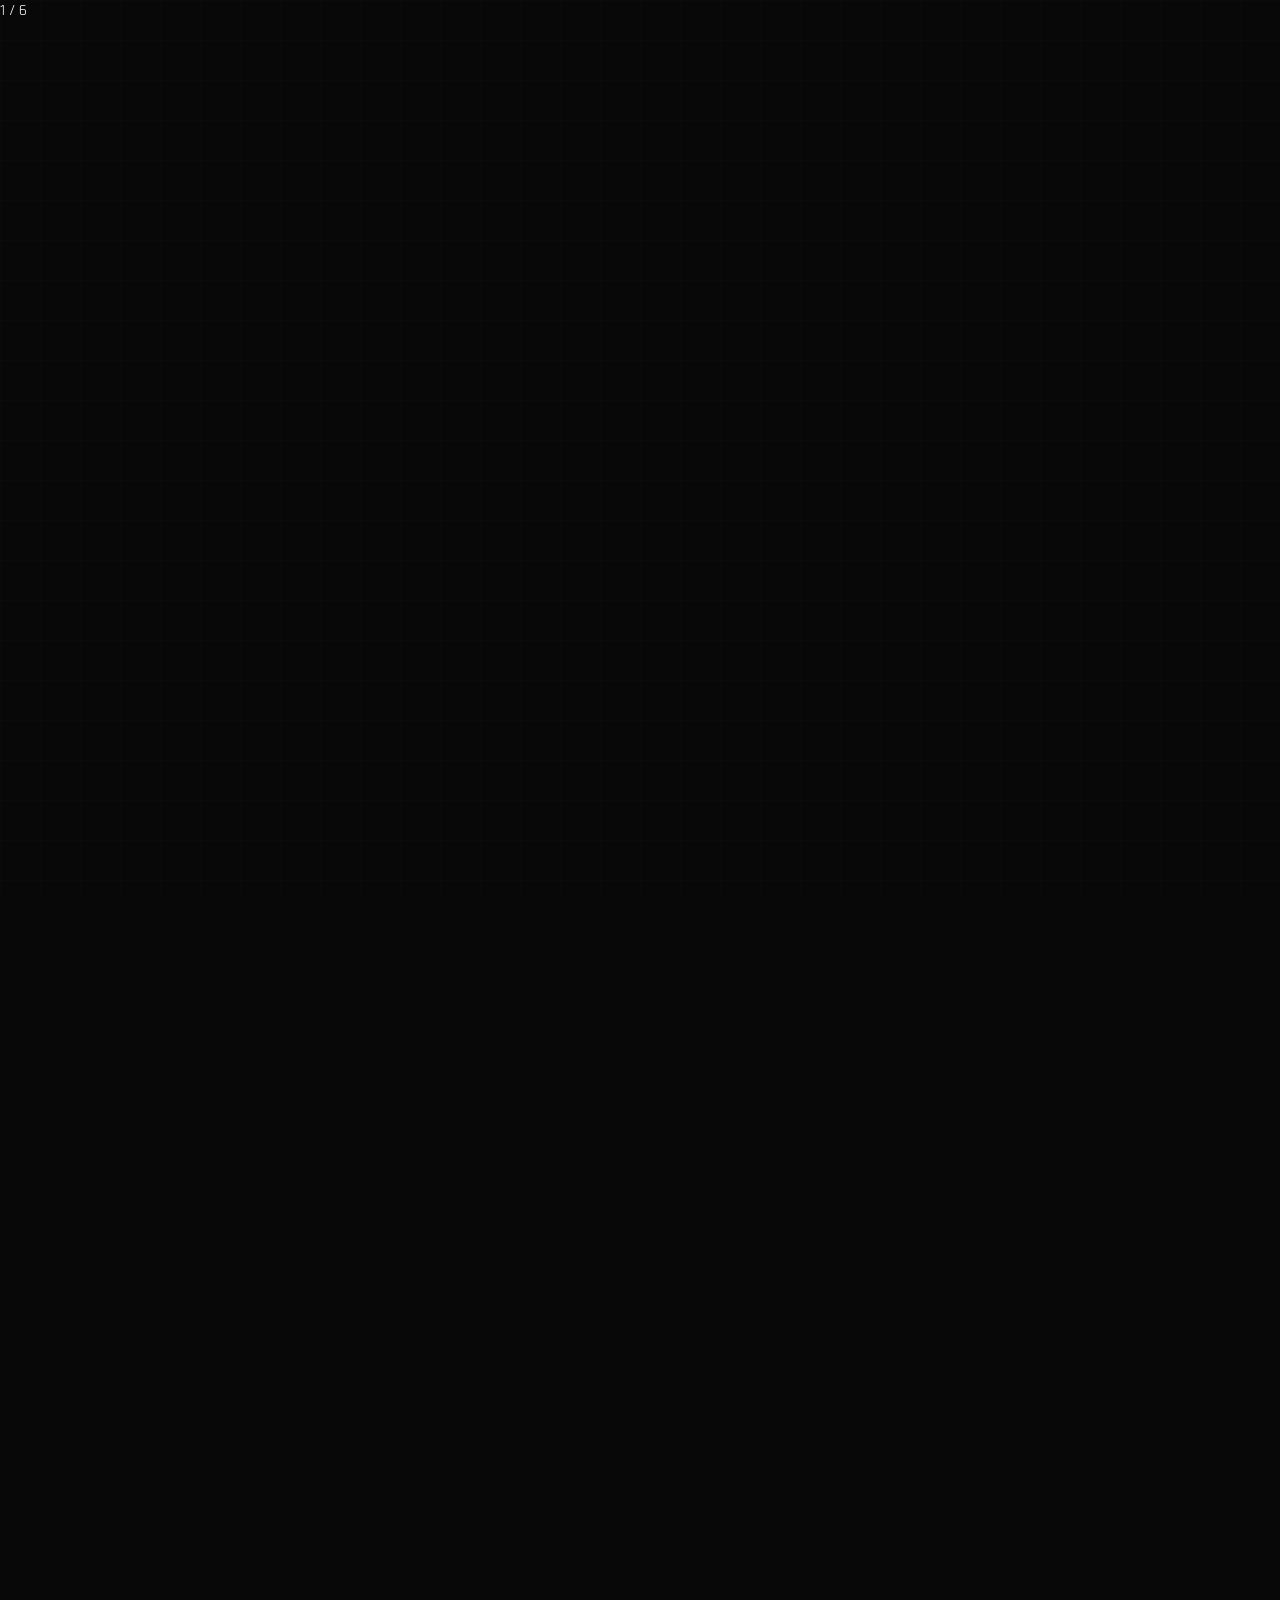
==== commit 3a0234ad: "Update learn.html" ====
--- a/learn.html
+++ b/learn.html
@@ -20,12 +20,6 @@
 .grid-bg{position:fixed;inset:0;pointer-events:none;z-index:0;background-image:linear-gradient(rgba(255,255,255,0.012) 1px,transparent 1px),linear-gradient(90deg,rgba(255,255,255,0.012) 1px,transparent 1px);background-size:40px 40px;}
 #app{position:relative;z-index:1;width:100%;height:100%;display:flex;flex-direction:column;}
 
-/* TOP BAR */
-.topbar{display:flex;align-items:center;padding:0 16px;height:56px;border-bottom:var(--border);flex-shrink:0;background:var(--bg);gap:12px;}
-.back-btn{width:36px;height:36px;display:flex;align-items:center;justify-content:center;border:var(--border);cursor:pointer;font-size:16px;flex-shrink:0;}
-.back-btn:hover{border-color:var(--w);}
-.topbar-title{font-family:var(--fd);font-size:14px;font-weight:900;letter-spacing:3px;flex:1;}
-.chapter-indicator{font-size:10px;letter-spacing:2px;color:var(--g3);text-transform:uppercase;}
 
 /* CHAPTER NAV */
 .chapter-nav{display:flex;overflow-x:auto;border-bottom:var(--border);flex-shrink:0;background:var(--bg2);}
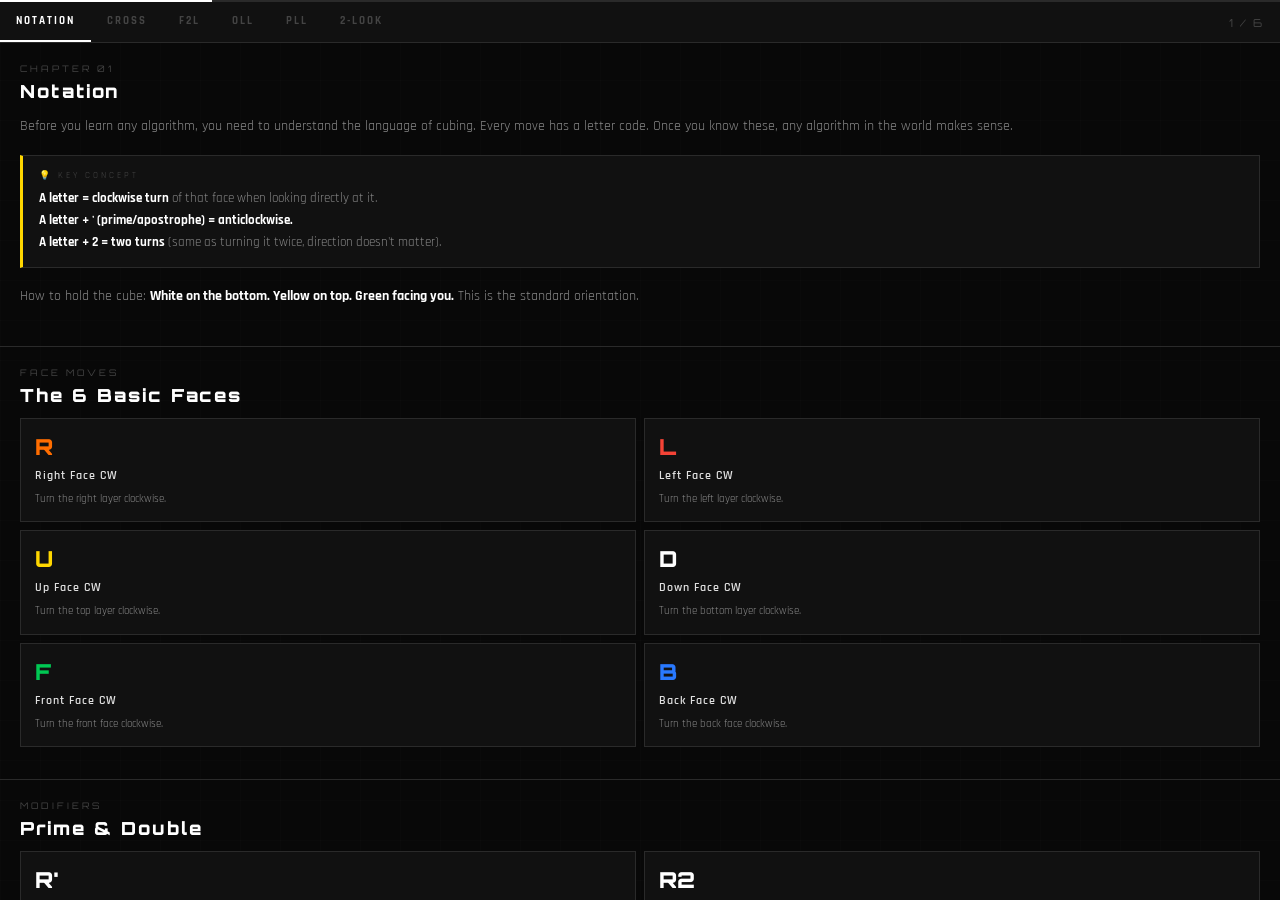
==== commit 97d6db07: "Fix learn.html - restore complete chapter content and add missing JavaScript" ====
--- a/learn.html
+++ b/learn.html
@@ -20,11 +20,13 @@
 .grid-bg{position:fixed;inset:0;pointer-events:none;z-index:0;background-image:linear-gradient(rgba(255,255,255,0.012) 1px,transparent 1px),linear-gradient(90deg,rgba(255,255,255,0.012) 1px,transparent 1px);background-size:40px 40px;}
 #app{position:relative;z-index:1;width:100%;height:100%;display:flex;flex-direction:column;}
 
+.chapter-indicator{position:fixed;top:16px;right:16px;z-index:100;font-family:var(--fd);font-size:11px;letter-spacing:2px;color:var(--g3);text-transform:uppercase;}
 
 /* CHAPTER NAV */
 .chapter-nav{display:flex;overflow-x:auto;border-bottom:var(--border);flex-shrink:0;background:var(--bg2);}
 .chapter-nav::-webkit-scrollbar{height:0;}
-.chapter-btn{padding:12px 16px;white-space:nowrap;font-family:var(--fb);font-size:11px;font-weight:700;letter-spacing:2px;text-transform:uppercase;color:var(--g3);cursor:pointer;border-bottom:2px solid transparent;transition:all 0.2s;flex-shrink:0;}
+.chapter-btn{padding:12px 16px;white-space:nowrap;font-family:var(--fb);font-size:11px;font-weight:700;letter-spacing:2px;text-transform:uppercase;color:var(--g3);cursor:pointer;border-bottom:2px solid transparent;transition:all 0.2s;}
+.chapter-btn:hover{color:var(--g1);}
 .chapter-btn.active{color:var(--w);border-bottom-color:var(--w);}
 
 /* CONTENT */
@@ -57,9 +59,8 @@
 .notation-move{font-family:var(--fd);font-size:22px;font-weight:900;color:var(--w);}
 .notation-name{font-size:12px;font-weight:600;letter-spacing:1px;color:var(--g1);}
 .notation-desc{font-size:11px;color:var(--g2);line-height:1.5;}
-.notation-diagram{flex-shrink:0;}
-
-/* FACE DIAGRAMS — 3×3 SVG grids */
+
+/* DIAGRAM CARDS */
 .diagram-row{display:flex;gap:10px;align-items:flex-start;margin:10px 0;flex-wrap:wrap;}
 .diagram-card{background:var(--bg2);border:var(--border);padding:12px;display:flex;flex-direction:column;gap:8px;flex:1;min-width:140px;}
 .diagram-label{font-size:10px;letter-spacing:2px;color:var(--g3);text-transform:uppercase;}
@@ -72,7 +73,6 @@
 .alg-list{display:flex;flex-direction:column;gap:1px;background:var(--g4);}
 .alg-item{background:var(--bg2);padding:14px 16px;display:flex;flex-direction:column;gap:6px;}
 .alg-item-header{display:flex;align-items:center;gap:12px;}
-.alg-diagram{flex-shrink:0;}
 .alg-info{flex:1;}
 .alg-name{font-size:12px;font-weight:700;letter-spacing:1px;margin-bottom:4px;}
 .alg-moves{font-family:var(--fd);font-size:11px;color:var(--w);letter-spacing:0.5px;line-height:1.7;word-break:break-word;}
@@ -88,7 +88,7 @@
 .step-title{font-size:13px;font-weight:700;letter-spacing:0.5px;margin-bottom:4px;}
 .step-desc{font-size:12px;color:var(--g2);line-height:1.7;}
 
-/* PROGRESS BAR (chapter indicator) */
+/* PROGRESS BAR */
 .progress-bar{height:2px;background:var(--g4);flex-shrink:0;}
 .progress-fill{height:100%;background:var(--w);transition:width 0.3s ease;}
 
@@ -101,2010 +101,512 @@
 <body>
 <div class="grid-bg"></div>
 <div id="app">
-
   <div class="chapter-indicator" id="chap-indicator">1 / 6</div>
-</div>
-
-<div class="progress-bar"><div class="progress-fill" id="prog-fill" style="width:16.6%"></div></div>
-
-<div class="chapter-nav" id="chapter-nav">
-  <div class="chapter-btn active" onclick="showChapter('notation',0)">Notation</div>
-  <div class="chapter-btn" onclick="showChapter('cross',1)">Cross</div>
-  <div class="chapter-btn" onclick="showChapter('f2l',2)">F2L</div>
-  <div class="chapter-btn" onclick="showChapter('oll',3)">OLL</div>
-  <div class="chapter-btn" onclick="showChapter('pll',4)">PLL</div>
-  <div class="chapter-btn" onclick="showChapter('twolook',5)">2-Look</div>
-</div>
-
-<div class="content" id="content">
-
-<!-- ═══════════════════════════════════════════════════════ -->
-<!-- CHAPTER 1: NOTATION -->
-<!-- ═══════════════════════════════════════════════════════ -->
-<div class="chapter active" id="ch-notation">
-  <div class="section">
-    <div class="section-num">Chapter 01</div>
-    <div class="section-title">Notation</div>
-    <div class="section-intro">Before you learn any algorithm, you need to understand the language of cubing. Every move has a letter code. Once you know these, any algorithm in the world makes sense.</div>
-
-    <div class="callout tip">
-      <div class="callout-label">💡 Key Concept</div>
-      <p><strong>A letter = clockwise turn</strong> of that face when looking directly at it.<br>
-      <strong>A letter + ' (prime/apostrophe) = anticlockwise.</strong><br>
-      <strong>A letter + 2 = two turns</strong> (same as turning it twice, direction doesn't matter).</p>
+  <div class="progress-bar"><div class="progress-fill" id="prog-fill" style="width:16.6%"></div></div>
+
+  <div class="chapter-nav" id="chapter-nav">
+    <div class="chapter-btn active" onclick="showChapter('notation',0)">Notation</div>
+    <div class="chapter-btn" onclick="showChapter('cross',1)">Cross</div>
+    <div class="chapter-btn" onclick="showChapter('f2l',2)">F2L</div>
+    <div class="chapter-btn" onclick="showChapter('oll',3)">OLL</div>
+    <div class="chapter-btn" onclick="showChapter('pll',4)">PLL</div>
+    <div class="chapter-btn" onclick="showChapter('twolook',5)">2-Look</div>
+  </div>
+
+  <div class="content" id="content">
+
+    <!-- CHAPTER 1: NOTATION -->
+    <div class="chapter active" id="ch-notation">
+      <div class="section">
+        <div class="section-num">Chapter 01</div>
+        <div class="section-title">Notation</div>
+        <div class="section-intro">Before you learn any algorithm, you need to understand the language of cubing. Every move has a letter code. Once you know these, any algorithm in the world makes sense.</div>
+
+        <div class="callout tip">
+          <div class="callout-label">💡 Key Concept</div>
+          <p><strong>A letter = clockwise turn</strong> of that face when looking directly at it.<br>
+          <strong>A letter + ' (prime/apostrophe) = anticlockwise.</strong><br>
+          <strong>A letter + 2 = two turns</strong> (same as turning it twice, direction doesn't matter).</p>
+        </div>
+
+        <div class="section-intro" style="margin-top:16px;">How to hold the cube: <strong style="color:var(--w);">White on the bottom. Yellow on top. Green facing you.</strong> This is the standard orientation.</div>
+      </div>
+
+      <div class="section">
+        <div class="section-num">Face Moves</div>
+        <div class="section-title">The 6 Basic Faces</div>
+        <div class="notation-grid">
+          <div class="notation-card">
+            <div class="notation-move" style="color:#ff6d00;">R</div>
+            <div class="notation-name">Right Face CW</div>
+            <div class="notation-desc">Turn the right layer clockwise.</div>
+          </div>
+          <div class="notation-card">
+            <div class="notation-move" style="color:#f44336;">L</div>
+            <div class="notation-name">Left Face CW</div>
+            <div class="notation-desc">Turn the left layer clockwise.</div>
+          </div>
+          <div class="notation-card">
+            <div class="notation-move" style="color:#ffd700;">U</div>
+            <div class="notation-name">Up Face CW</div>
+            <div class="notation-desc">Turn the top layer clockwise.</div>
+          </div>
+          <div class="notation-card">
+            <div class="notation-move" style="color:#ffffff;">D</div>
+            <div class="notation-name">Down Face CW</div>
+            <div class="notation-desc">Turn the bottom layer clockwise.</div>
+          </div>
+          <div class="notation-card">
+            <div class="notation-move" style="color:#00c853;">F</div>
+            <div class="notation-name">Front Face CW</div>
+            <div class="notation-desc">Turn the front face clockwise.</div>
+          </div>
+          <div class="notation-card">
+            <div class="notation-move" style="color:#2979ff;">B</div>
+            <div class="notation-name">Back Face CW</div>
+            <div class="notation-desc">Turn the back face clockwise.</div>
+          </div>
+        </div>
+      </div>
+
+      <div class="section">
+        <div class="section-num">Modifiers</div>
+        <div class="section-title">Prime & Double</div>
+        <div class="notation-grid">
+          <div class="notation-card">
+            <div class="notation-move">R'</div>
+            <div class="notation-name">Prime — Anticlockwise</div>
+            <div class="notation-desc">The apostrophe means anticlockwise turn.</div>
+          </div>
+          <div class="notation-card">
+            <div class="notation-move">R2</div>
+            <div class="notation-name">Double — Two Turns</div>
+            <div class="notation-desc">Turn it twice. Same result either way.</div>
+          </div>
+          <div class="notation-card">
+            <div class="notation-move">U'</div>
+            <div class="notation-name">U Prime</div>
+            <div class="notation-desc">Top layer anticlockwise.</div>
+          </div>
+          <div class="notation-card">
+            <div class="notation-move">F2</div>
+            <div class="notation-name">F Double</div>
+            <div class="notation-desc">Front face turned twice.</div>
+          </div>
+        </div>
+      </div>
+
+      <div class="section">
+        <div class="section-num">Slice Moves</div>
+        <div class="section-title">M, S, E Slices</div>
+        <div class="section-intro">Slice moves turn the middle layer instead of an outer face.</div>
+        <div class="notation-grid">
+          <div class="notation-card">
+            <div class="notation-move" style="color:#888;">M</div>
+            <div class="notation-name">Middle Slice</div>
+            <div class="notation-desc">The middle layer between L and R.</div>
+          </div>
+          <div class="notation-card">
+            <div class="notation-move" style="color:#888;">S</div>
+            <div class="notation-name">Standing Slice</div>
+            <div class="notation-desc">The middle layer between F and B.</div>
+          </div>
+          <div class="notation-card">
+            <div class="notation-move" style="color:#888;">E</div>
+            <div class="notation-name">Equatorial Slice</div>
+            <div class="notation-desc">The middle layer between U and D.</div>
+          </div>
+          <div class="notation-card">
+            <div class="notation-move" style="color:#888;">r</div>
+            <div class="notation-name">Wide Move</div>
+            <div class="notation-desc">Lowercase = R + M together (two layers).</div>
+          </div>
+        </div>
+
+        <div class="callout">
+          <div class="callout-label">📌 Quick Reference</div>
+          <p>
+            <strong>R U R' U'</strong> — "Sexy move"<br>
+            <strong>F R U R' U' F'</strong> — OLL edge orientation<br>
+            <strong>R U R' U R U2 R'</strong> — Sune (important OLL)<br><br>
+            Most algorithms are combinations of these patterns.
+          </p>
+        </div>
+      </div>
     </div>
 
-    <div class="section-intro" style="margin-top:16px;">How to hold the cube: <strong style="color:var(--w);">White on the bottom. Yellow on top. Green facing you.</strong> This is the standard orientation used in CUBE AI and by most speedcubers.</div>
-  </div>
-
-  <div class="section">
-    <div class="section-num">Face Moves</div>
-    <div class="section-title">The 6 Basic Faces</div>
-    <div class="notation-grid">
-      <div class="notation-card">
-        <div class="notation-move" style="color:#ff6d00;">R</div>
-        <svg width="60" height="60" viewBox="0 0 60 60">
-          <rect x="2" y="2" width="18" height="18" class="fc-x" rx="2"/>
-          <rect x="22" y="2" width="18" height="18" class="fc-x" rx="2"/>
-          <rect x="42" y="2" width="16" height="18" class="fc-O" rx="2"/>
-          <rect x="2" y="22" width="18" height="18" class="fc-x" rx="2"/>
-          <rect x="22" y="22" width="18" height="18" class="fc-x" rx="2"/>
-          <rect x="42" y="22" width="16" height="18" class="fc-O" rx="2"/>
-          <rect x="2" y="42" width="18" height="18" class="fc-x" rx="2"/>
-          <rect x="22" y="42" width="18" height="18" class="fc-x" rx="2"/>
-          <rect x="42" y="42" width="16" height="18" class="fc-O" rx="2"/>
-          <text x="50" y="34" fill="#ff6d00" font-size="14" text-anchor="middle" font-family="Orbitron">↓</text>
-        </svg>
-        <div class="notation-name">Right Face CW</div>
-        <div class="notation-desc">Turn the right layer clockwise — as if turning a wheel towards you on the right side.</div>
-      </div>
-      <div class="notation-card">
-        <div class="notation-move" style="color:#f44336;">L</div>
-        <svg width="60" height="60" viewBox="0 0 60 60">
-          <rect x="2" y="2" width="16" height="18" class="fc-R" rx="2"/>
-          <rect x="22" y="2" width="18" height="18" class="fc-x" rx="2"/>
-          <rect x="42" y="2" width="18" height="18" class="fc-x" rx="2"/>
-          <rect x="2" y="22" width="16" height="18" class="fc-R" rx="2"/>
-          <rect x="22" y="22" width="18" height="18" class="fc-x" rx="2"/>
-          <rect x="42" y="22" width="18" height="18" class="fc-x" rx="2"/>
-          <rect x="2" y="42" width="16" height="18" class="fc-R" rx="2"/>
-          <rect x="22" y="42" width="18" height="18" class="fc-x" rx="2"/>
-          <rect x="42" y="42" width="18" height="18" class="fc-x" rx="2"/>
-          <text x="10" y="34" fill="#f44336" font-size="14" text-anchor="middle" font-family="Orbitron">↑</text>
-        </svg>
-        <div class="notation-name">Left Face CW</div>
-        <div class="notation-desc">Turn the left layer clockwise — looks like it goes upward when facing the left side.</div>
-      </div>
-      <div class="notation-card">
-        <div class="notation-move" style="color:#ffd700;">U</div>
-        <svg width="60" height="60" viewBox="0 0 60 60">
-          <rect x="2" y="2" width="18" height="16" class="fc-Y" rx="2"/>
-          <rect x="22" y="2" width="18" height="16" class="fc-Y" rx="2"/>
-          <rect x="42" y="2" width="18" height="16" class="fc-Y" rx="2"/>
-          <rect x="2" y="22" width="18" height="18" class="fc-x" rx="2"/>
-          <rect x="22" y="22" width="18" height="18" class="fc-x" rx="2"/>
-          <rect x="42" y="22" width="18" height="18" class="fc-x" rx="2"/>
-          <rect x="2" y="42" width="18" height="18" class="fc-x" rx="2"/>
-          <rect x="22" y="42" width="18" height="18" class="fc-x" rx="2"/>
-          <rect x="42" y="42" width="18" height="18" class="fc-x" rx="2"/>
-          <text x="30" y="14" fill="#ffd700" font-size="12" text-anchor="middle">→</text>
-        </svg>
-        <div class="notation-name">Up Face CW</div>
-        <div class="notation-desc">Turn the top layer clockwise when looking down from above.</div>
-      </div>
-      <div class="notation-card">
-        <div class="notation-move" style="color:#ffffff;">D</div>
-        <svg width="60" height="60" viewBox="0 0 60 60">
-          <rect x="2" y="2" width="18" height="18" class="fc-x" rx="2"/>
-          <rect x="22" y="2" width="18" height="18" class="fc-x" rx="2"/>
-          <rect x="42" y="2" width="18" height="18" class="fc-x" rx="2"/>
-          <rect x="2" y="22" width="18" height="18" class="fc-x" rx="2"/>
-          <rect x="22" y="22" width="18" height="18" class="fc-x" rx="2"/>
-          <rect x="42" y="22" width="18" height="18" class="fc-x" rx="2"/>
-          <rect x="2" y="42" width="18" height="18" class="fc-W" rx="2"/>
-          <rect x="22" y="42" width="18" height="18" class="fc-W" rx="2"/>
-          <rect x="42" y="42" width="18" height="18" class="fc-W" rx="2"/>
-          <text x="30" y="58" fill="#ffffff" font-size="12" text-anchor="middle">←</text>
-        </svg>
-        <div class="notation-name">Down Face CW</div>
-        <div class="notation-desc">Turn the bottom layer clockwise when looking up from below.</div>
-      </div>
-      <div class="notation-card">
-        <div class="notation-move" style="color:#00c853;">F</div>
-        <svg width="60" height="60" viewBox="0 0 60 60">
-          <rect x="2" y="2" width="18" height="18" class="fc-G" rx="2"/>
-          <rect x="22" y="2" width="18" height="18" class="fc-G" rx="2"/>
-          <rect x="42" y="2" width="18" height="18" class="fc-G" rx="2"/>
-          <rect x="2" y="22" width="18" height="18" class="fc-G" rx="2"/>
-          <rect x="22" y="22" width="18" height="18" class="fc-G" rx="2"/>
-          <rect x="42" y="22" width="18" height="18" class="fc-G" rx="2"/>
-          <rect x="2" y="42" width="18" height="18" class="fc-G" rx="2"/>
-          <rect x="22" y="42" width="18" height="18" class="fc-G" rx="2"/>
-          <rect x="42" y="42" width="18" height="18" class="fc-G" rx="2"/>
-          <text x="30" y="34" fill="#080808" font-size="16" text-anchor="middle" font-weight="bold">↻</text>
-        </svg>
-        <div class="notation-name">Front Face CW</div>
-        <div class="notation-desc">Turn the front face (green, facing you) clockwise.</div>
-      </div>
-      <div class="notation-card">
-        <div class="notation-move" style="color:#2979ff;">B</div>
-        <svg width="60" height="60" viewBox="0 0 60 60">
-          <rect x="2" y="2" width="18" height="18" class="fc-B" rx="2"/>
-          <rect x="22" y="2" width="18" height="18" class="fc-B" rx="2"/>
-          <rect x="42" y="2" width="18" height="18" class="fc-B" rx="2"/>
-          <rect x="2" y="22" width="18" height="18" class="fc-B" rx="2"/>
-          <rect x="22" y="22" width="18" height="18" class="fc-B" rx="2"/>
-          <rect x="42" y="22" width="18" height="18" class="fc-B" rx="2"/>
-          <rect x="2" y="42" width="18" height="18" class="fc-B" rx="2"/>
-          <rect x="22" y="42" width="18" height="18" class="fc-B" rx="2"/>
-          <rect x="42" y="42" width="18" height="18" class="fc-B" rx="2"/>
-          <text x="30" y="34" fill="#ffffff" font-size="16" text-anchor="middle" font-weight="bold">↺</text>
-        </svg>
-        <div class="notation-name">Back Face CW</div>
-        <div class="notation-desc">Turn the back face (blue) clockwise. When you flip the cube, clockwise looks anticlockwise from your side.</div>
+    <!-- CHAPTER 2: CROSS -->
+    <div class="chapter" id="ch-cross">
+      <div class="section">
+        <div class="section-num">Chapter 02</div>
+        <div class="section-title">The Cross</div>
+        <div class="section-intro">The cross is the first step of CFOP. You need to form a white "+" on the bottom face, with each edge matching the center of its side face.</div>
+
+        <div class="diagram-row">
+          <div class="diagram-card">
+            <div class="diagram-label">Target State</div>
+            <div class="diagram-title">White Cross</div>
+            <div class="diagram-desc">Bottom face with white cross pattern.</div>
+          </div>
+          <div class="diagram-card">
+            <div class="diagram-label">Alignment</div>
+            <div class="diagram-title">Side Must Align</div>
+            <div class="diagram-desc">Each edge must match its center color.</div>
+          </div>
+        </div>
+      </div>
+
+      <div class="section">
+        <div class="section-num">Beginner Method</div>
+        <div class="section-title">The Daisy Method</div>
+        <div class="section-intro">The easiest way to learn cross. Make a "daisy" on top, then flip edges down.</div>
+
+        <div class="steps">
+          <div class="step">
+            <div class="step-num">1</div>
+            <div class="step-content">
+              <div class="step-title">Make a Daisy on Top</div>
+              <div class="step-desc">Find all 4 white edges. Move them to the top face (U face), white side facing up.</div>
+            </div>
+          </div>
+          <div class="step">
+            <div class="step-num">2</div>
+            <div class="step-content">
+              <div class="step-title">Align Each Edge</div>
+              <div class="step-desc">Rotate top until edge is above its correct slot.</div>
+            </div>
+          </div>
+          <div class="step">
+            <div class="step-num">3</div>
+            <div class="step-content">
+              <div class="step-title">Flip It Down — F2</div>
+              <div class="step-desc">Do F2 to flip the white edge to the bottom.</div>
+            </div>
+          </div>
+          <div class="step">
+            <div class="step-num">4</div>
+            <div class="step-content">
+              <div class="step-title">Repeat for All 4 Edges</div>
+              <div class="step-desc">Repeat steps 2-3 for the remaining 3 edges.</div>
+            </div>
+          </div>
+        </div>
+      </div>
+
+      <div class="section">
+        <div class="section-num">Efficient Cross</div>
+        <div class="section-title">Solving Cross in 8 Moves or Less</div>
+        <div class="section-intro">Once you can do daisy cross, aim for efficiency.</div>
+
+        <div class="steps">
+          <div class="step">
+            <div class="step-num">1</div>
+            <div class="step-content">
+              <div class="step-title">Use Inspection Time</div>
+              <div class="step-desc">WCA gives you 15 seconds. Plan your entire cross.</div>
+            </div>
+          </div>
+          <div class="step">
+            <div class="step-num">2</div>
+            <div class="step-content">
+              <div class="step-title">Work in Consistent Order</div>
+              <div class="step-desc">Always solve cross edges in the same order (e.g., green → orange → blue → red).</div>
+            </div>
+          </div>
+          <div class="step">
+            <div class="step-num">3</div>
+            <div class="step-content">
+              <div class="step-title">Solve Pairs Together</div>
+              <div class="step-desc">Sometimes two edges can be solved with one sequence.</div>
+            </div>
+          </div>
+        </div>
       </div>
     </div>
-  </div>
-  <div class="section">
-    <div class="section-num">Modifiers</div>
-    <div class="section-title">Prime & Double</div>
-    <div class="notation-grid">
-      <div class="notation-card">
-        <div class="notation-move">R'</div>
-        <div class="notation-name">Prime — Anticlockwise</div>
-        <div class="notation-desc">The apostrophe (') means anticlockwise. R' = right layer anticlockwise. Say it as "R prime" or "R inverse".</div>
-      </div>
-      <div class="notation-card">
-        <div class="notation-move">R2</div>
-        <div class="notation-name">Double — Two Turns</div>
-        <div class="notation-desc">The number 2 means turn it twice. R2 = right face twice. Direction doesn't matter (same result either way).</div>
-      </div>
-      <div class="notation-card">
-        <div class="notation-move">U'</div>
-        <div class="notation-name">U Prime</div>
-        <div class="notation-desc">Top layer anticlockwise when looking from above. Opposite of U.</div>
-      </div>
-      <div class="notation-card">
-        <div class="notation-move">F2</div>
-        <div class="notation-name">F Double</div>
-        <div class="notation-desc">Front face turned twice. Very common in cross solving to flip an edge.</div>
+
+    <!-- CHAPTER 3: F2L -->
+    <div class="chapter" id="ch-f2l">
+      <div class="section">
+        <div class="section-num">Chapter 03</div>
+        <div class="section-title">F2L — First Two Layers</div>
+        <div class="section-intro">F2L means solving the first two layers by pairing corner-edge pieces. Mastering F2L will speed up your solves significantly.</div>
+
+        <div class="callout">
+          <div class="callout-label">What is a pair?</div>
+          <p>Each F2L slot needs a <strong>corner</strong> (3 colors, including white) and an <strong>edge</strong> (2 colors, no white).</p>
+        </div>
+      </div>
+
+      <div class="section">
+        <div class="section-num">Intuitive F2L</div>
+        <div class="section-title">How to Think Through F2L</div>
+        <div class="section-intro">You don't need to memorize all 41 cases. Understand the goal: pair corner and edge in U layer, then insert.</div>
+
+        <div class="steps">
+          <div class="step">
+            <div class="step-num">1</div>
+            <div class="step-content">
+              <div class="step-title">Find Your Pieces</div>
+              <div class="step-desc">Find the corner and edge you need for each slot.</div>
+            </div>
+          </div>
+          <div class="step">
+            <div class="step-num">2</div>
+            <div class="step-content">
+              <div class="step-title">Bring Both to Top</div>
+              <div class="step-desc">Extract pieces to the U layer if needed.</div>
+            </div>
+          </div>
+          <div class="step">
+            <div class="step-num">3</div>
+            <div class="step-content">
+              <div class="step-title">Pair Them Up</div>
+              <div class="step-desc">Use U moves to connect corner and edge.</div>
+            </div>
+          </div>
+          <div class="step">
+            <div class="step-num">4</div>
+            <div class="step-content">
+              <div class="step-title">Insert the Pair</div>
+              <div class="step-desc">Use R U' R' or L' U L to insert smoothly.</div>
+            </div>
+          </div>
+        </div>
+
+        <div class="callout tip">
+          <div class="callout-label">💡 Lookahead</div>
+          <p>While inserting one pair, look for the next one. Your hands should run on autopilot.</p>
+        </div>
+      </div>
+
+      <div class="section">
+        <div class="section-num">Core Algorithms</div>
+        <div class="section-title">Most Important F2L Cases</div>
+        <div class="alg-list">
+          <div class="alg-item">
+            <div class="alg-info">
+              <div class="alg-name">Right Slot Insert</div>
+              <div class="alg-moves">U R U' R'</div>
+              <div class="alg-desc">Basic insert for right slot.</div>
+            </div>
+          </div>
+          <div class="alg-item">
+            <div class="alg-info">
+              <div class="alg-name">Left Slot Insert</div>
+              <div class="alg-moves">U' L' U L</div>
+              <div class="alg-desc">Mirror for left slot.</div>
+            </div>
+          </div>
+          <div class="alg-item">
+            <div class="alg-info">
+              <div class="alg-name">Sexy Move (Right)</div>
+              <div class="alg-moves">R U R' U'</div>
+              <div class="alg-desc">Most common F2L trigger. Learn as one fluid motion.</div>
+            </div>
+          </div>
+          <div class="alg-item">
+            <div class="alg-info">
+              <div class="alg-name">Anti-Sexy (Left)</div>
+              <div class="alg-moves">L' U' L U</div>
+              <div class="alg-desc">Mirror of sexy move.</div>
+            </div>
+          </div>
+        </div>
       </div>
     </div>
-  </div>
-
-  <div class="section">
-    <div class="section-num">Slice Moves</div>
-    <div class="section-title">M, S, E Slices</div>
-    <div class="section-intro">Slice moves turn the middle layer instead of an outer face.</div>
-    <div class="notation-grid">
-      <div class="notation-card">
-        <div class="notation-move" style="color:#888;">M</div>
-        <div class="notation-name">Middle Slice</div>
-        <div class="notation-desc">The middle layer between L and R. M follows the same direction as L (goes up on the front side).</div>
-      </div>
-      <div class="notation-card">
-        <div class="notation-move" style="color:#888;">S</div>
-        <div class="notation-name">Standing Slice</div>
-        <div class="notation-desc">The middle layer between F and B. Follows same direction as F.</div>
-      </div>
-      <div class="notation-card">
-        <div class="notation-move" style="color:#888;">E</div>
-        <div class="notation-name">Equatorial Slice</div>
-        <div class="notation-desc">The middle layer between U and D. Follows same direction as D.</div>
-      </div>
-      <div class="notation-card">
-        <div class="notation-move" style="color:#888;">r</div>
-        <div class="notation-name">Wide Move</div>
-        <div class="notation-desc">Lowercase = wide move. r means R + M together (two layers). Also written as Rw. Common in OLL.</div>
+
+    <!-- CHAPTER 4: OLL -->
+    <div class="chapter" id="ch-oll">
+      <div class="section">
+        <div class="section-num">Chapter 04</div>
+        <div class="section-title">OLL — Orient Last Layer</div>
+        <div class="section-intro">OLL means making the entire top face yellow. After F2L, you'll have some yellow stickers but not all. One algorithm orients every piece at once.</div>
+
+        <div class="callout tip">
+          <div class="callout-label">💡 Start with 2-Look OLL</div>
+          <p>Don't learn all 57 cases at once. 2-Look OLL uses just 7 algorithms. Later learn the full 57.</p>
+        </div>
+      </div>
+
+      <div class="section">
+        <div class="section-num">Key Cases</div>
+        <div class="section-title">Essential OLL Algorithms</div>
+        <div class="alg-list">
+          <div class="alg-item">
+            <div class="alg-info">
+              <div class="alg-name">Sune <span class="alg-tag two-look">2-Look</span></div>
+              <div class="alg-moves">R U R' U R U2 R'</div>
+              <div class="alg-desc">Most important OLL. One yellow corner facing up on left.</div>
+            </div>
+          </div>
+          <div class="alg-item">
+            <div class="alg-info">
+              <div class="alg-name">Horizontal Line <span class="alg-tag two-look">2-Look</span></div>
+              <div class="alg-moves">F R U R' U' F'</div>
+              <div class="alg-desc">Yellow line going left-right.</div>
+            </div>
+          </div>
+          <div class="alg-item">
+            <div class="alg-info">
+              <div class="alg-name">Dot <span class="alg-tag two-look">2-Look</span></div>
+              <div class="alg-moves">F R U R' U' F' f R U R' U' f'</div>
+              <div class="alg-desc">Only center yellow. No edges oriented.</div>
+            </div>
+          </div>
+        </div>
       </div>
     </div>
 
-    <div class="callout">
-      <div class="callout-label">📌 Quick Reference</div>
-      <p>
-        <strong>R U R' U'</strong> — "Sexy move" — the most common sequence in F2L<br>
-        <strong>F R U R' U' F'</strong> — solves edge orientation (OLL line case)<br>
-        <strong>R U R' U R U2 R'</strong> — Sune — most important OLL<br><br>
-        Most algorithms are just combinations of these basic patterns.
-      </p>
+    <!-- CHAPTER 5: PLL -->
+    <div class="chapter" id="ch-pll">
+      <div class="section">
+        <div class="section-num">Chapter 05</div>
+        <div class="section-title">PLL — Permute Last Layer</div>
+        <div class="section-intro">PLL means putting all the yellow pieces in their correct positions. The top face is already all yellow from OLL.</div>
+
+        <div class="callout">
+          <div class="callout-label">Goal</div>
+          <p>All 8 corner and edge pieces on top layer go to their correct slots. Position matters, not orientation.</p>
+        </div>
+      </div>
+
+      <div class="section">
+        <div class="section-num">Learning Path</div>
+        <div class="section-title">Start with 2-Look PLL</div>
+        <div class="section-intro">2-Look PLL uses just 2 algorithms:</div>
+        <div class="alg-list">
+          <div class="alg-item">
+            <div class="alg-info">
+              <div class="alg-name">T Perm (Corners)</div>
+              <div class="alg-moves">R U R' U' R' F R2 U' R' U' R U R' F'</div>
+              <div class="alg-desc">Permute the 3 top corners.</div>
+            </div>
+          </div>
+          <div class="alg-item">
+            <div class="alg-info">
+              <div class="alg-name">M2 U M2 U2 M2 U M2 (Edges)</div>
+              <div class="alg-moves">M2 U M2 U2 M2 U M2</div>
+              <div class="alg-desc">Cycle the 4 top edges.</div>
+            </div>
+          </div>
+        </div>
+      </div>
     </div>
+
+    <!-- CHAPTER 6: 2-LOOK -->
+    <div class="chapter" id="ch-twolook">
+      <div class="section">
+        <div class="section-num">Chapter 06</div>
+        <div class="section-title">2-Look CFOP Summary</div>
+        <div class="section-intro">A beginner-friendly method using just 10 algorithms total. Master these and you can solve any scramble!</div>
+
+        <div class="section">
+          <div class="section-num">The 10 Algorithms</div>
+          <div class="section-title">Complete 2-Look Repertoire</div>
+          <div class="steps">
+            <div class="step">
+              <div class="step-num">1</div>
+              <div class="step-content">
+                <div class="step-title">Cross (White)</div>
+                <div class="step-desc">Layer-by-layer. Use intuition + flip moves (F2, D', R, D).</div>
+              </div>
+            </div>
+            <div class="step">
+              <div class="step-num">2-5</div>
+              <div class="step-content">
+                <div class="step-title">F2L (4 slots)</div>
+                <div class="step-desc">Pair + insert. Main algorithms: R U R' U', L' U' L U, Sexy move variations.</div>
+              </div>
+            </div>
+            <div class="step">
+              <div class="step-num">6</div>
+              <div class="step-content">
+                <div class="step-title">OLL (Yellow Edges)</div>
+                <div class="step-desc">3 cases: Dot (F R U R' U' F' repeat), Line (F R U R' U' F'), or Sune (R U R' U R U2 R').</div>
+              </div>
+            </div>
+            <div class="step">
+              <div class="step-num">7</div>
+              <div class="step-content">
+                <div class="step-title">OLL (Corners)</div>
+                <div class="step-desc">Usually done by Sune or its mirrors. Apply until all corners face up.</div>
+              </div>
+            </div>
+            <div class="step">
+              <div class="step-num">8</div>
+              <div class="step-content">
+                <div class="step-title">PLL (Corners)</div>
+                <div class="step-desc">T-Perm or Yz-Perm. Moves all top corners to correct slots.</div>
+              </div>
+            </div>
+            <div class="step">
+              <div class="step-num">9</div>
+              <div class="step-content">
+                <div class="step-title">PLL (Edges)</div>
+                <div class="step-desc">M2 U M2 U2 M2 U M2 or H-Perm. Finishes the cube.</div>
+              </div>
+            </div>
+          </div>
+        </div>
+
+        <div class="callout">
+          <div class="callout-label">Tips for 2-Look Success</div>
+          <p>
+            ✓ <strong>Slow down first.</strong> Focus on understanding, not speed.<br>
+            ✓ <strong>Practice each step separately.</strong> Don't rush to whole solves.<br>
+            ✓ <strong>Drill rotations.</strong> Once you know the algorithms, drill them 50+ times each.<br>
+            ✓ <strong>Lookahead matters.</strong> While solving one step, look for the next pieces.<br>
+            ✓ <strong>Use the practice tool</strong> in this app to get scrambles for each stage.<br>
+          </p>
+        </div>
+
+        <div class="section">
+          <div class="section-num">Next Steps</div>
+          <div class="section-intro">Once you're comfortable with 2-Look CFOP (sub-2 minutes), consider:</div>
+          <ul style="margin-left:20px;line-height:2;">
+            <li><strong>Full OLL (57 cases)</strong> — Skip 2-look edge orientation step</li>
+            <li><strong>Full PLL (21 cases)</strong> — Skip 2-look corner/edge permutation</li>
+            <li><strong>Better cross</strong> — Solve directly without daisy method</li>
+            <li><strong>Faster F2L</strong> — Improve lookahead and rotationless solutions</li>
+            <li><strong>Better finger tricks</strong> — Smooth, fluid hand movements</li>
+          </ul>
+        </div>
+      </div>
+    </div>
+
   </div>
 </div>
 
-<!-- ═══════════════════════════════════════════════════════ -->
-<!-- CHAPTER 2: CROSS -->
-<!-- ═══════════════════════════════════════════════════════ -->
-<div class="chapter" id="ch-cross">
-  <div class="section">
-    <div class="section-num">Chapter 02</div>
-    <div class="section-title">The Cross</div>
-    <div class="section-intro">The cross is the first step of CFOP. You need to form a white "+" on the bottom face, with each edge matching the center of its side face. This is the most important step — a good cross player can sub-20 on this alone.</div>
-
-    <div class="diagram-row">
-      <div class="diagram-card">
-        <div class="diagram-label">Target State</div>
-        <svg width="72" height="72" viewBox="0 0 72 72">
-          <rect x="2" y="2" width="20" height="20" class="fc-x" rx="2"/>
-          <rect x="26" y="2" width="20" height="20" class="fc-W" rx="2"/>
-          <rect x="50" y="2" width="20" height="20" class="fc-x" rx="2"/>
-          <rect x="2" y="26" width="20" height="20" class="fc-W" rx="2"/>
-          <rect x="26" y="26" width="20" height="20" class="fc-W" rx="2"/>
-          <rect x="50" y="26" width="20" height="20" class="fc-W" rx="2"/>
-          <rect x="2" y="50" width="20" height="20" class="fc-x" rx="2"/>
-          <rect x="26" y="50" width="20" height="20" class="fc-W" rx="2"/>
-          <rect x="50" y="50" width="20" height="20" class="fc-x" rx="2"/>
-        </svg>
-        <div class="diagram-title">White Cross</div>
-        <div class="diagram-desc">Bottom face. Corners are gray — not solved in cross step.</div>
-      </div>
-      <div class="diagram-card">
-        <div class="diagram-label">Edge Must Match</div>
-        <svg width="72" height="72" viewBox="0 0 72 72">
-          <rect x="2" y="2" width="20" height="20" class="fc-x" rx="2"/>
-          <rect x="26" y="2" width="20" height="20" class="fc-x" rx="2"/>
-          <rect x="50" y="2" width="20" height="20" class="fc-x" rx="2"/>
-          <rect x="2" y="26" width="20" height="20" class="fc-x" rx="2"/>
-          <rect x="26" y="26" width="20" height="20" class="fc-G" rx="2"/>
-          <rect x="50" y="26" width="20" height="20" class="fc-x" rx="2"/>
-          <rect x="2" y="50" width="20" height="20" class="fc-x" rx="2"/>
-          <rect x="26" y="50" width="20" height="20" class="fc-G" rx="2"/>
-          <rect x="50" y="50" width="20" height="20" class="fc-x" rx="2"/>
-          <text x="36" y="44" fill="#888" font-size="10" text-anchor="middle">↕</text>
-        </svg>
-        <div class="diagram-title">Side Must Align</div>
-        <div class="diagram-desc">The green side of the white-green edge must line up with the green center.</div>
-      </div>
-    </div>
-  </div>
-
-  <div class="section">
-    <div class="section-num">Beginner Method</div>
-    <div class="section-title">The Daisy Method</div>
-    <div class="section-intro">The easiest way to learn cross. Don't try to put white edges directly on the bottom — first make a "daisy" on top, then flip them down.</div>
-
-    <div class="steps">
-      <div class="step">
-        <div class="step-num">1</div>
-        <div class="step-content">
-          <div class="step-title">Make a Daisy on Top</div>
-          <div class="step-desc">Find all 4 white edges (pieces with white on one side). Move them to the top face (U face), white side facing up. You'll get a flower pattern — white edges around the yellow center. Order doesn't matter yet.</div>
-        </div>
-      </div>
-      <div class="step">
-        <div class="step-num">2</div>
-        <div class="step-content">
-          <div class="step-title">Align Each Edge with Its Center</div>
-          <div class="step-desc">Take one white edge in the daisy. Look at its side color — say it's green. Rotate the top layer (U or U') until that edge is above the green center. Now that edge is in position.</div>
-        </div>
-      </div>
-      <div class="step">
-        <div class="step-num">3</div>
-        <div class="step-content">
-          <div class="step-title">Flip It Down — F2</div>
-          <div class="step-desc">Do F2 (turn the front face twice). The white edge flips from the top to the bottom. Check: white is now on the bottom, the colored side matches the center. One edge done!</div>
-        </div>
-      </div>
-      <div class="step">
-        <div class="step-num">4</div>
-        <div class="step-content">
-          <div class="step-title">Repeat for All 4 Edges</div>
-          <div class="step-desc">Repeat steps 2-3 for the remaining 3 edges. Sometimes you'll need to rotate the top layer carefully to avoid knocking out a placed edge — just rotate away first.</div>
-        </div>
-      </div>
-    </div>
-
-    <div class="callout tip">
-      <div class="callout-label">💡 Tip</div>
-      <p>If a white edge is stuck in the bottom layer but in the wrong slot, do <strong>F2</strong> to bring it to the top, align it, then F2 again. If it's flipped the wrong way, do <strong>F D' R D F2</strong> to fix it.</p>
-    </div>
-  </div>
-
-  <div class="section">
-    <div class="section-num">Efficient Cross</div>
-    <div class="section-title">Solving Cross in 8 Moves or Less</div>
-    <div class="section-intro">Once you can do daisy cross, the next goal is efficiency — solving cross in as few moves as possible, directly (no daisy). Top speedcubers solve cross in 4-6 moves.</div>
-
-    <div class="steps">
-      <div class="step">
-        <div class="step-num">1</div>
-        <div class="step-content">
-          <div class="step-title">Use Inspection Time</div>
-          <div class="step-desc">WCA gives you 15 seconds before starting the timer. Use every second to plan your entire cross. Find all 4 white edges and figure out how to solve them before you touch the cube.</div>
-        </div>
-      </div>
-      <div class="step">
-        <div class="step-num">2</div>
-        <div class="step-content">
-          <div class="step-title">Work in a Consistent Order</div>
-          <div class="step-desc">Always solve cross edges in the same order: e.g. green → orange → blue → red. This helps you think faster because your brain knows what to look for next.</div>
-        </div>
-      </div>
-      <div class="step">
-        <div class="step-num">3</div>
-        <div class="step-content">
-          <div class="step-title">Solve Pairs Together</div>
-          <div class="step-desc">Sometimes two cross edges can be solved with one sequence. If green-white and orange-white edges are both in the U layer close to each other, you can insert both with fewer total moves.</div>
-        </div>
-      </div>
-      <div class="step">
-        <div class="step-num">4</div>
-        <div class="step-content">
-          <div class="step-title">Learn Cross Trigger Moves</div>
-          <div class="step-desc">Memorize the 4-5 most common cross cases. When you recognize a case, execute it instantly without thinking.</div>
-        </div>
-      </div>
-    </div>
-
-    <div class="alg-section">
-      <div class="alg-section-title">Common Cross Cases</div>
-      <div class="alg-list">
-        <div class="alg-item">
-          <div class="alg-item-header">
-            <svg width="54" height="54" viewBox="0 0 54 54">
-              <rect x="2" y="2" width="15" height="15" class="fc-x" rx="2"/>
-              <rect x="20" y="2" width="15" height="15" class="fc-W" rx="2"/>
-              <rect x="37" y="2" width="15" height="15" class="fc-x" rx="2"/>
-              <rect x="2" y="20" width="15" height="15" class="fc-x" rx="2"/>
-              <rect x="20" y="20" width="15" height="15" class="fc-G" rx="2"/>
-              <rect x="37" y="20" width="15" height="15" class="fc-x" rx="2"/>
-              <rect x="2" y="37" width="15" height="15" class="fc-x" rx="2"/>
-              <rect x="20" y="37" width="15" height="15" class="fc-x" rx="2"/>
-              <rect x="37" y="37" width="15" height="15" class="fc-x" rx="2"/>
-            </svg>
-            <div class="alg-info">
-              <div class="alg-name">Edge on Top, Correct Position</div>
-              <div class="alg-moves">F2</div>
-              <div class="alg-desc">White edge is on top layer, white facing up, already above its slot. Just do F2.</div>
-            </div>
-          </div>
-        </div>
-        <div class="alg-item">
-          <div class="alg-item-header">
-            <svg width="54" height="54" viewBox="0 0 54 54">
-              <rect x="2" y="2" width="15" height="15" class="fc-x" rx="2"/>
-              <rect x="20" y="2" width="15" height="15" class="fc-G" rx="2"/>
-              <rect x="37" y="2" width="15" height="15" class="fc-x" rx="2"/>
-              <rect x="2" y="20" width="15" height="15" class="fc-x" rx="2"/>
-              <rect x="20" y="20" width="15" height="15" class="fc-G" rx="2"/>
-              <rect x="37" y="20" width="15" height="15" class="fc-x" rx="2"/>
-              <rect x="2" y="37" width="15" height="15" class="fc-x" rx="2"/>
-              <rect x="20" y="37" width="15" height="15" class="fc-W" rx="2"/>
-              <rect x="37" y="37" width="15" height="15" class="fc-x" rx="2"/>
-            </svg>
-            <div class="alg-info">
-              <div class="alg-name">Edge on Top, Flipped</div>
-              <div class="alg-moves">F U R U'</div>
-              <div class="alg-desc">White edge is on top but white is facing front instead of up. F U R U' fixes orientation and inserts.</div>
-            </div>
-          </div>
-        </div>
-        <div class="alg-item">
-          <div class="alg-item-header">
-            <svg width="54" height="54" viewBox="0 0 54 54">
-              <rect x="2" y="2" width="15" height="15" class="fc-x" rx="2"/>
-              <rect x="20" y="2" width="15" height="15" class="fc-x" rx="2"/>
-              <rect x="37" y="2" width="15" height="15" class="fc-x" rx="2"/>
-              <rect x="2" y="20" width="15" height="15" class="fc-x" rx="2"/>
-              <rect x="20" y="20" width="15" height="15" class="fc-x" rx="2"/>
-              <rect x="37" y="20" width="15" height="15" class="fc-G" rx="2"/>
-              <rect x="2" y="37" width="15" height="15" class="fc-x" rx="2"/>
-              <rect x="20" y="37" width="15" height="15" class="fc-x" rx="2"/>
-              <rect x="37" y="37" width="15" height="15" class="fc-W" rx="2"/>
-            </svg>
-            <div class="alg-info">
-              <div class="alg-name">Edge in Middle Layer</div>
-              <div class="alg-moves">U' R U</div>
-              <div class="alg-desc">White edge stuck in the middle layer (E slice). Bring it to the top, then align and insert.</div>
-            </div>
-          </div>
-        </div>
-        <div class="alg-item">
-          <div class="alg-item-header">
-            <svg width="54" height="54" viewBox="0 0 54 54">
-              <rect x="2" y="37" width="15" height="15" class="fc-x" rx="2"/>
-              <rect x="20" y="37" width="15" height="15" class="fc-W" rx="2"/>
-              <rect x="37" y="37" width="15" height="15" class="fc-x" rx="2"/>
-              <rect x="2" y="20" width="15" height="15" class="fc-x" rx="2"/>
-              <rect x="20" y="20" width="15" height="15" class="fc-B" rx="2"/>
-              <rect x="37" y="20" width="15" height="15" class="fc-x" rx="2"/>
-              <rect x="2" y="2" width="15" height="15" class="fc-x" rx="2"/>
-              <rect x="20" y="2" width="15" height="15" class="fc-x" rx="2"/>
-              <rect x="37" y="2" width="15" height="15" class="fc-x" rx="2"/>
-            </svg>
-            <div class="alg-info">
-              <div class="alg-name">Edge in Bottom Wrong Slot</div>
-              <div class="alg-moves">F2 U R U' F2</div>
-              <div class="alg-desc">Edge is in the D layer but in the wrong position. Lift it, reposition, and reinsert.</div>
-            </div>
-          </div>
-        </div>
-      </div>
-    </div>
-  </div>
-</div>
-
-<!-- ═══════════════════════════════════════════════════════ -->
-<!-- CHAPTER 2: CROSS -->
-<!-- ═══════════════════════════════════════════════════════ -->
-<div class="chapter" id="ch-cross">
-  <div class="section">
-    <div class="section-num">Chapter 02</div>
-    <div class="section-title">The Cross</div>
-    <div class="section-intro">The cross is the first step of CFOP. You need to form a white "+" on the bottom face, with each edge matching the center of its side face. This is the most important step — a good cross player can sub-20 on this alone.</div>
-
-    <div class="diagram-row">
-      <div class="diagram-card">
-        <div class="diagram-label">Target State</div>
-        <svg width="72" height="72" viewBox="0 0 72 72">
-          <rect x="2" y="2" width="20" height="20" class="fc-x" rx="2"/>
-          <rect x="26" y="2" width="20" height="20" class="fc-W" rx="2"/>
-          <rect x="50" y="2" width="20" height="20" class="fc-x" rx="2"/>
-          <rect x="2" y="26" width="20" height="20" class="fc-W" rx="2"/>
-          <rect x="26" y="26" width="20" height="20" class="fc-W" rx="2"/>
-          <rect x="50" y="26" width="20" height="20" class="fc-W" rx="2"/>
-          <rect x="2" y="50" width="20" height="20" class="fc-x" rx="2"/>
-          <rect x="26" y="50" width="20" height="20" class="fc-W" rx="2"/>
-          <rect x="50" y="50" width="20" height="20" class="fc-x" rx="2"/>
-        </svg>
-        <div class="diagram-title">White Cross</div>
-        <div class="diagram-desc">Bottom face. Corners are gray — not solved in cross step.</div>
-      </div>
-      <div class="diagram-card">
-        <div class="diagram-label">Edge Must Match</div>
-        <svg width="72" height="72" viewBox="0 0 72 72">
-          <rect x="2" y="2" width="20" height="20" class="fc-x" rx="2"/>
-          <rect x="26" y="2" width="20" height="20" class="fc-x" rx="2"/>
-          <rect x="50" y="2" width="20" height="20" class="fc-x" rx="2"/>
-          <rect x="2" y="26" width="20" height="20" class="fc-x" rx="2"/>
-          <rect x="26" y="26" width="20" height="20" class="fc-G" rx="2"/>
-          <rect x="50" y="26" width="20" height="20" class="fc-x" rx="2"/>
-          <rect x="2" y="50" width="20" height="20" class="fc-x" rx="2"/>
-          <rect x="26" y="50" width="20" height="20" class="fc-G" rx="2"/>
-          <rect x="50" y="50" width="20" height="20" class="fc-x" rx="2"/>
-          <text x="36" y="44" fill="#888" font-size="10" text-anchor="middle">↕</text>
-        </svg>
-        <div class="diagram-title">Side Must Align</div>
-        <div class="diagram-desc">The green side of the white-green edge must line up with the green center.</div>
-      </div>
-    </div>
-  </div>
-
-  <div class="section">
-    <div class="section-num">Beginner Method</div>
-    <div class="section-title">The Daisy Method</div>
-    <div class="section-intro">The easiest way to learn cross. Don't try to put white edges directly on the bottom — first make a "daisy" on top, then flip them down.</div>
-
-    <div class="steps">
-      <div class="step">
-        <div class="step-num">1</div>
-        <div class="step-content">
-          <div class="step-title">Make a Daisy on Top</div>
-          <div class="step-desc">Find all 4 white edges (pieces with white on one side). Move them to the top face (U face), white side facing up. You'll get a flower pattern — white edges around the yellow center. Order doesn't matter yet.</div>
-        </div>
-      </div>
-      <div class="step">
-        <div class="step-num">2</div>
-        <div class="step-content">
-          <div class="step-title">Align Each Edge with Its Center</div>
-          <div class="step-desc">Take one white edge in the daisy. Look at its side color — say it's green. Rotate the top layer (U or U') until that edge is above the green center. Now that edge is in position.</div>
-        </div>
-      </div>
-      <div class="step">
-        <div class="step-num">3</div>
-        <div class="step-content">
-          <div class="step-title">Flip It Down — F2</div>
-          <div class="step-desc">Do F2 (turn the front face twice). The white edge flips from the top to the bottom. Check: white is now on the bottom, the colored side matches the center. One edge done!</div>
-        </div>
-      </div>
-      <div class="step">
-        <div class="step-num">4</div>
-        <div class="step-content">
-          <div class="step-title">Repeat for All 4 Edges</div>
-          <div class="step-desc">Repeat steps 2-3 for the remaining 3 edges. Sometimes you'll need to rotate the top layer carefully to avoid knocking out a placed edge — just rotate away first.</div>
-        </div>
-      </div>
-    </div>
-
-    <div class="callout tip">
-      <div class="callout-label">💡 Tip</div>
-      <p>If a white edge is stuck in the bottom layer but in the wrong slot, do <strong>F2</strong> to bring it to the top, align it, then F2 again. If it's flipped the wrong way, do <strong>F D' R D F2</strong> to fix it.</p>
-    </div>
-  </div>
-
-  <div class="section">
-    <div class="section-num">Efficient Cross</div>
-    <div class="section-title">Solving Cross in 8 Moves or Less</div>
-    <div class="section-intro">Once you can do daisy cross, the next goal is efficiency — solving cross in as few moves as possible, directly (no daisy). Top speedcubers solve cross in 4-6 moves.</div>
-
-    <div class="steps">
-      <div class="step">
-        <div class="step-num">1</div>
-        <div class="step-content">
-          <div class="step-title">Use Inspection Time</div>
-          <div class="step-desc">WCA gives you 15 seconds before starting the timer. Use every second to plan your entire cross. Find all 4 white edges and figure out how to solve them before you touch the cube.</div>
-        </div>
-      </div>
-      <div class="step">
-        <div class="step-num">2</div>
-        <div class="step-content">
-          <div class="step-title">Work in a Consistent Order</div>
-          <div class="step-desc">Always solve cross edges in the same order: e.g. green → orange → blue → red. This helps you think faster because your brain knows what to look for next.</div>
-        </div>
-      </div>
-      <div class="step">
-        <div class="step-num">3</div>
-        <div class="step-content">
-          <div class="step-title">Solve Pairs Together</div>
-          <div class="step-desc">Sometimes two cross edges can be solved with one sequence. If green-white and orange-white edges are both in the U layer close to each other, you can insert both with fewer total moves.</div>
-        </div>
-      </div>
-      <div class="step">
-        <div class="step-num">4</div>
-        <div class="step-content">
-          <div class="step-title">Learn Cross Trigger Moves</div>
-          <div class="step-desc">Memorize the 4-5 most common cross cases. When you recognize a case, execute it instantly without thinking.</div>
-        </div>
-      </div>
-    </div>
-
-    <div class="alg-section">
-      <div class="alg-section-title">Common Cross Cases</div>
-      <div class="alg-list">
-        <div class="alg-item">
-          <div class="alg-item-header">
-            <svg width="54" height="54" viewBox="0 0 54 54">
-              <rect x="2" y="2" width="15" height="15" class="fc-x" rx="2"/>
-              <rect x="20" y="2" width="15" height="15" class="fc-W" rx="2"/>
-              <rect x="37" y="2" width="15" height="15" class="fc-x" rx="2"/>
-              <rect x="2" y="20" width="15" height="15" class="fc-x" rx="2"/>
-              <rect x="20" y="20" width="15" height="15" class="fc-G" rx="2"/>
-              <rect x="37" y="20" width="15" height="15" class="fc-x" rx="2"/>
-              <rect x="2" y="37" width="15" height="15" class="fc-x" rx="2"/>
-              <rect x="20" y="37" width="15" height="15" class="fc-x" rx="2"/>
-              <rect x="37" y="37" width="15" height="15" class="fc-x" rx="2"/>
-            </svg>
-            <div class="alg-info">
-              <div class="alg-name">Edge on Top, Correct Position</div>
-              <div class="alg-moves">F2</div>
-              <div class="alg-desc">White edge is on top layer, white facing up, already above its slot. Just do F2.</div>
-            </div>
-          </div>
-        </div>
-        <div class="alg-item">
-          <div class="alg-item-header">
-            <svg width="54" height="54" viewBox="0 0 54 54">
-              <rect x="2" y="2" width="15" height="15" class="fc-x" rx="2"/>
-              <rect x="20" y="2" width="15" height="15" class="fc-G" rx="2"/>
-              <rect x="37" y="2" width="15" height="15" class="fc-x" rx="2"/>
-              <rect x="2" y="20" width="15" height="15" class="fc-x" rx="2"/>
-              <rect x="20" y="20" width="15" height="15" class="fc-G" rx="2"/>
-              <rect x="37" y="20" width="15" height="15" class="fc-x" rx="2"/>
-              <rect x="2" y="37" width="15" height="15" class="fc-x" rx="2"/>
-              <rect x="20" y="37" width="15" height="15" class="fc-W" rx="2"/>
-              <rect x="37" y="37" width="15" height="15" class="fc-x" rx="2"/>
-            </svg>
-            <div class="alg-info">
-              <div class="alg-name">Edge on Top, Flipped</div>
-              <div class="alg-moves">F U R U'</div>
-              <div class="alg-desc">White edge is on top but white is facing front instead of up. F U R U' fixes orientation and inserts.</div>
-            </div>
-          </div>
-        </div>
-        <div class="alg-item">
-          <div class="alg-item-header">
-            <svg width="54" height="54" viewBox="0 0 54 54">
-              <rect x="2" y="2" width="15" height="15" class="fc-x" rx="2"/>
-              <rect x="20" y="2" width="15" height="15" class="fc-x" rx="2"/>
-              <rect x="37" y="2" width="15" height="15" class="fc-x" rx="2"/>
-              <rect x="2" y="20" width="15" height="15" class="fc-x" rx="2"/>
-              <rect x="20" y="20" width="15" height="15" class="fc-x" rx="2"/>
-              <rect x="37" y="20" width="15" height="15" class="fc-G" rx="2"/>
-              <rect x="2" y="37" width="15" height="15" class="fc-x" rx="2"/>
-              <rect x="20" y="37" width="15" height="15" class="fc-x" rx="2"/>
-              <rect x="37" y="37" width="15" height="15" class="fc-W" rx="2"/>
-            </svg>
-            <div class="alg-info">
-              <div class="alg-name">Edge in Middle Layer</div>
-              <div class="alg-moves">U' R U</div>
-              <div class="alg-desc">White edge stuck in the middle layer (E slice). Bring it to the top, then align and insert.</div>
-            </div>
-          </div>
-        </div>
-        <div class="alg-item">
-          <div class="alg-item-header">
-            <svg width="54" height="54" viewBox="0 0 54 54">
-              <rect x="2" y="37" width="15" height="15" class="fc-x" rx="2"/>
-              <rect x="20" y="37" width="15" height="15" class="fc-W" rx="2"/>
-              <rect x="37" y="37" width="15" height="15" class="fc-x" rx="2"/>
-              <rect x="2" y="20" width="15" height="15" class="fc-x" rx="2"/>
-              <rect x="20" y="20" width="15" height="15" class="fc-B" rx="2"/>
-              <rect x="37" y="20" width="15" height="15" class="fc-x" rx="2"/>
-              <rect x="2" y="2" width="15" height="15" class="fc-x" rx="2"/>
-              <rect x="20" y="2" width="15" height="15" class="fc-x" rx="2"/>
-              <rect x="37" y="2" width="15" height="15" class="fc-x" rx="2"/>
-            </svg>
-            <div class="alg-info">
-              <div class="alg-name">Edge in Bottom Wrong Slot</div>
-              <div class="alg-moves">F2 U R U' F2</div>
-              <div class="alg-desc">Edge is in the D layer but in the wrong position. Lift it, reposition, and reinsert.</div>
-            </div>
-          </div>
-        </div>
-      </div>
-    </div>
-  </div>
-</div>
-
-<!-- ═══════════════════════════════════════════════════════ -->
-<!-- CHAPTER 3: F2L -->
-<!-- ═══════════════════════════════════════════════════════ -->
-<div class="chapter" id="ch-f2l">
-  <div class="section">
-    <div class="section-num">Chapter 03</div>
-    <div class="section-title">F2L — First Two Layers</div>
-    <div class="section-intro">F2L means solving the first two layers at the same time, by pairing up corner-edge pieces. This is the most time-consuming part of a solve — mastering F2L will cut your time more than anything else.</div>
-
-    <div class="callout">
-      <div class="callout-label">What is a pair?</div>
-      <p>Each F2L slot needs a <strong>corner</strong> (3 colors, including white) and an <strong>edge</strong> (2 colors, no white). For the green-orange slot, you need the white-green-orange corner and the green-orange edge. They pair up and go in together.</p>
-    </div>
-
-    <div class="diagram-row">
-      <div class="diagram-card">
-        <div class="diagram-label">Corner piece</div>
-        <svg width="60" height="60" viewBox="0 0 60 60">
-          <rect x="2" y="2" width="26" height="26" class="fc-W" rx="2"/>
-          <rect x="32" y="2" width="26" height="26" class="fc-x" rx="2"/>
-          <rect x="2" y="32" width="26" height="26" class="fc-x" rx="2"/>
-          <rect x="32" y="32" width="26" height="26" class="fc-x" rx="2"/>
-          <text x="15" y="20" fill="#080808" font-size="9" text-anchor="middle" font-family="Rajdhani">W</text>
-        </svg>
-        <div class="diagram-desc">3 colors — always has white. Goes in the corner slot.</div>
-      </div>
-      <div class="diagram-card">
-        <div class="diagram-label">Edge piece</div>
-        <svg width="60" height="60" viewBox="0 0 60 60">
-          <rect x="2" y="2" width="26" height="26" class="fc-G" rx="2"/>
-          <rect x="32" y="2" width="26" height="26" class="fc-x" rx="2"/>
-          <rect x="2" y="32" width="26" height="26" class="fc-O" rx="2"/>
-          <rect x="32" y="32" width="26" height="26" class="fc-x" rx="2"/>
-        </svg>
-        <div class="diagram-desc">2 colors — never white. Goes in the edge slot between two faces.</div>
-      </div>
-      <div class="diagram-card">
-        <div class="diagram-label">The pair</div>
-        <svg width="60" height="60" viewBox="0 0 60 60">
-          <rect x="2" y="2" width="26" height="26" class="fc-W" rx="2"/>
-          <rect x="32" y="2" width="26" height="26" class="fc-G" rx="2"/>
-          <rect x="2" y="32" width="26" height="26" class="fc-O" rx="2"/>
-          <rect x="32" y="32" width="26" height="26" class="fc-x" rx="2"/>
-        </svg>
-        <div class="diagram-desc">Paired up in U layer, ready to be inserted.</div>
-      </div>
-    </div>
-  </div>
-
-  <div class="section">
-    <div class="section-num">Intuitive F2L</div>
-    <div class="section-title">How to Think Through F2L</div>
-    <div class="section-intro">You don't need to memorize all 41 cases. Instead, understand the goal: get the pair connected in the U layer, then insert it with one clean motion.</div>
-
-    <div class="steps">
-      <div class="step">
-        <div class="step-num">1</div>
-        <div class="step-content">
-          <div class="step-title">Find Your Corner and Edge</div>
-          <div class="step-desc">Look for the white-green-orange corner and the green-orange edge. They could be anywhere in the top layer (or sometimes stuck in the bottom). If they're already paired in the top layer — great, skip to step 3.</div>
-        </div>
-      </div>
-      <div class="step">
-        <div class="step-num">2</div>
-        <div class="step-content">
-          <div class="step-title">Bring Both to the Top Layer</div>
-          <div class="step-desc">If either piece is in the middle or bottom layer (not cross), extract it using R U R' or similar. The goal is to have both the corner and edge in the U layer at the same time.</div>
-        </div>
-      </div>
-      <div class="step">
-        <div class="step-num">3</div>
-        <div class="step-content">
-          <div class="step-title">Pair Them Up</div>
-          <div class="step-desc">Use U moves to position the corner above the slot, and the edge next to the corner with the right orientation. You want them to look "connected" — matching colors touching each other.</div>
-        </div>
-      </div>
-      <div class="step">
-        <div class="step-num">4</div>
-        <div class="step-content">
-          <div class="step-title">Insert the Pair</div>
-          <div class="step-desc">The standard insertion is R U' R' (right slot) or L' U L (left slot). The pair goes in cleanly without disrupting the cross.</div>
-        </div>
-      </div>
-    </div>
-
-    <div class="callout tip">
-      <div class="callout-label">💡 Lookahead</div>
-      <p>The secret to fast F2L: <strong>while inserting one pair, look for the next one.</strong> Don't stare at what your hands are doing — your hands should run on autopilot. Your eyes should already be finding the next pair. This is called "lookahead" and it's what separates sub-30 from sub-20.</p>
-    </div>
-  </div>
-
-  <div class="section">
-    <div class="section-num">Core Algorithms</div>
-    <div class="section-title">The Most Important F2L Cases</div>
-    <div class="alg-list">
-      <div class="alg-item">
-        <div class="alg-item-header">
-          <div class="alg-info">
-            <div class="alg-name">Right Slot Insert</div>
-            <div class="alg-moves">U R U' R'</div>
-            <div class="alg-desc">Pair is above the right slot, correctly oriented. Most basic F2L insert.</div>
-          </div>
-        </div>
-      </div>
-      <div class="alg-item">
-        <div class="alg-item-header">
-          <div class="alg-info">
-            <div class="alg-name">Left Slot Insert</div>
-            <div class="alg-moves">U' L' U L</div>
-            <div class="alg-desc">Mirror of right insert for the left slot.</div>
-          </div>
-        </div>
-      </div>
-      <div class="alg-item">
-        <div class="alg-item-header">
-          <div class="alg-info">
-            <div class="alg-name">Sexy Move (Right)</div>
-            <div class="alg-moves">R U R' U'</div>
-            <div class="alg-desc">The most common F2L trigger. Learn to do this as one fluid motion. Used constantly.</div>
-          </div>
-        </div>
-      </div>
-      <div class="alg-item">
-        <div class="alg-item-header">
-          <div class="alg-info">
-            <div class="alg-name">Anti-Sexy (Left)</div>
-            <div class="alg-moves">L' U' L U</div>
-            <div class="alg-desc">Mirror of sexy move. Same importance.</div>
-          </div>
-        </div>
-      </div>
-      <div class="alg-item">
-        <div class="alg-item-header">
-          <div class="alg-info">
-            <div class="alg-name">Corner in Slot, Edge on Top</div>
-            <div class="alg-moves">R U2 R' U' R U R'</div>
-            <div class="alg-desc">Corner is already in the slot but edge is in U layer. Extract the corner, pair them, reinsert.</div>
-          </div>
-        </div>
-      </div>
-      <div class="alg-item">
-        <div class="alg-item-header">
-          <div class="alg-info">
-            <div class="alg-name">Pair Connected Wrong Way</div>
-            <div class="alg-moves">U R U2 R' U R U' R'</div>
-            <div class="alg-desc">Corner and edge are "paired" but the white is on the wrong side. Break them apart and reconnect.</div>
-          </div>
-        </div>
-      </div>
-    </div>
-  </div>
-</div>
-
-<!-- ═══════════════════════════════════════════════════════ -->
-<!-- CHAPTER 4: OLL -->
-<!-- ═══════════════════════════════════════════════════════ -->
-<div class="chapter" id="ch-oll">
-  <div class="section">
-    <div class="section-num">Chapter 04</div>
-    <div class="section-title">OLL — Orient Last Layer</div>
-    <div class="section-intro">OLL means making the entire top face yellow. After F2L, the top face will have some yellow stickers but not all. OLL uses one algorithm to orient every piece at once so the whole top face is yellow. There are 57 OLL cases (plus the skip).</div>
-
-    <div class="callout">
-      <div class="callout-label">Yellow = Oriented. Gray = Not yet.</div>
-      <p>In OLL diagrams, <strong style="color:#ffd700;">yellow squares</strong> are oriented (facing up). <strong style="color:#888;">Gray squares</strong> are not yet oriented. The sides of the top layer may also have yellow stickers — these matter for recognizing cases.</p>
-    </div>
-
-    <div class="callout tip">
-      <div class="callout-label">💡 Start with 2-Look OLL</div>
-      <p>Don't try to learn all 57 at once. 2-Look OLL uses just 7 algorithms and solves OLL in 2 steps. Once you're comfortable, learn the full 57 — each one saves you one extra step per solve.</p>
-    </div>
-  </div>
-
-  <div class="section">
-    <div class="section-num">All 57 Cases</div>
-    <div class="section-title">Full OLL Reference</div>
-
-    <div class="alg-section">
-      <div class="alg-section-title">Cross Cases (Edge Orientation)</div>
-      <div class="alg-list">
-        <div class="alg-item">
-          <div class="alg-item-header">
-            <svg width="54" height="54" viewBox="0 0 54 54">
-              <rect x="2" y="2" width="15" height="15" class="fc-x" rx="2"/><rect x="20" y="2" width="15" height="15" class="fc-x" rx="2"/><rect x="37" y="2" width="15" height="15" class="fc-x" rx="2"/>
-              <rect x="2" y="20" width="15" height="15" class="fc-x" rx="2"/><rect x="20" y="20" width="15" height="15" class="fc-Y" rx="2"/><rect x="37" y="20" width="15" height="15" class="fc-x" rx="2"/>
-              <rect x="2" y="37" width="15" height="15" class="fc-x" rx="2"/><rect x="20" y="37" width="15" height="15" class="fc-x" rx="2"/><rect x="37" y="37" width="15" height="15" class="fc-x" rx="2"/>
-            </svg>
-            <div class="alg-info">
-              <div class="alg-name">Dot <span class="alg-tag two-look">2-Look</span></div>
-              <div class="alg-moves">F R U R' U' F' f R U R' U' f'</div>
-              <div class="alg-desc">Only center is yellow. No edges oriented.</div>
-            </div>
-          </div>
-        </div>
-        <div class="alg-item">
-          <div class="alg-item-header">
-            <svg width="54" height="54" viewBox="0 0 54 54">
-              <rect x="2" y="2" width="15" height="15" class="fc-x" rx="2"/><rect x="20" y="2" width="15" height="15" class="fc-x" rx="2"/><rect x="37" y="2" width="15" height="15" class="fc-x" rx="2"/>
-              <rect x="2" y="20" width="15" height="15" class="fc-Y" rx="2"/><rect x="20" y="20" width="15" height="15" class="fc-Y" rx="2"/><rect x="37" y="20" width="15" height="15" class="fc-Y" rx="2"/>
-              <rect x="2" y="37" width="15" height="15" class="fc-x" rx="2"/><rect x="20" y="37" width="15" height="15" class="fc-x" rx="2"/><rect x="37" y="37" width="15" height="15" class="fc-x" rx="2"/>
-            </svg>
-            <div class="alg-info">
-              <div class="alg-name">Horizontal Line <span class="alg-tag two-look">2-Look</span></div>
-              <div class="alg-moves">F R U R' U' F'</div>
-              <div class="alg-desc">Yellow line going left-right. Hold it horizontally.</div>
-            </div>
-          </div>
-        </div>
-        <div class="alg-item">
-          <div class="alg-item-header">
-            <svg width="54" height="54" viewBox="0 0 54 54">
-              <rect x="2" y="2" width="15" height="15" class="fc-x" rx="2"/><rect x="20" y="2" width="15" height="15" class="fc-Y" rx="2"/><rect x="37" y="2" width="15" height="15" class="fc-x" rx="2"/>
-              <rect x="2" y="20" width="15" height="15" class="fc-x" rx="2"/><rect x="20" y="20" width="15" height="15" class="fc-Y" rx="2"/><rect x="37" y="20" width="15" height="15" class="fc-x" rx="2"/>
-              <rect x="2" y="37" width="15" height="15" class="fc-x" rx="2"/><rect x="20" y="37" width="15" height="15" class="fc-x" rx="2"/><rect x="37" y="37" width="15" height="15" class="fc-x" rx="2"/>
-            </svg>
-            <div class="alg-info">
-              <div class="alg-name">Vertical Line</div>
-              <div class="alg-moves">f R U R' U' f'</div>
-              <div class="alg-desc">Yellow line going up-down. Use lowercase f (wide F move).</div>
-            </div>
-          </div>
-        </div>
-        <div class="alg-item">
-          <div class="alg-item-header">
-            <svg width="54" height="54" viewBox="0 0 54 54">
-              <rect x="2" y="2" width="15" height="15" class="fc-x" rx="2"/><rect x="20" y="2" width="15" height="15" class="fc-Y" rx="2"/><rect x="37" y="2" width="15" height="15" class="fc-x" rx="2"/>
-              <rect x="2" y="20" width="15" height="15" class="fc-Y" rx="2"/><rect x="20" y="20" width="15" height="15" class="fc-Y" rx="2"/><rect x="37" y="20" width="15" height="15" class="fc-x" rx="2"/>
-              <rect x="2" y="37" width="15" height="15" class="fc-x" rx="2"/><rect x="20" y="37" width="15" height="15" class="fc-x" rx="2"/><rect x="37" y="37" width="15" height="15" class="fc-x" rx="2"/>
-            </svg>
-            <div class="alg-info">
-              <div class="alg-name">L Shape (top-left) <span class="alg-tag two-look">2-Look</span></div>
-              <div class="alg-moves">f R U R' U' f'</div>
-              <div class="alg-desc">L-shape pointing to top-left. Rotate to match then apply.</div>
-            </div>
-          </div>
-        </div>
-      </div>
-    </div>
-
-    <div class="alg-section">
-      <div class="alg-section-title">Corner Cases</div>
-      <div class="alg-list">
-        <div class="alg-item">
-          <div class="alg-item-header">
-            <svg width="54" height="54" viewBox="0 0 54 54">
-              <rect x="2" y="2" width="15" height="15" class="fc-Y" rx="2"/><rect x="20" y="2" width="15" height="15" class="fc-Y" rx="2"/><rect x="37" y="2" width="15" height="15" class="fc-x" rx="2"/>
-              <rect x="2" y="20" width="15" height="15" class="fc-Y" rx="2"/><rect x="20" y="20" width="15" height="15" class="fc-Y" rx="2"/><rect x="37" y="20" width="15" height="15" class="fc-x" rx="2"/>
-              <rect x="2" y="37" width="15" height="15" class="fc-Y" rx="2"/><rect x="20" y="37" width="15" height="15" class="fc-Y" rx="2"/><rect x="37" y="37" width="15" height="15" class="fc-x" rx="2"/>
-            </svg>
-            <div class="alg-info">
-              <div class="alg-name">Sune <span class="alg-tag two-look">2-Look</span></div>
-              <div class="alg-moves">R U R' U R U2 R'</div>
-              <div class="alg-desc">The most important OLL algorithm. One yellow corner facing up on the left. Learn this before any other.</div>
-            </div>
-          </div>
-        </div>
-        <div class="alg-item">
-          <div class="alg-item-header">
-            <svg width="54" height="54" viewBox="0 0 54 54">
-              <rect x="2" y="2" width="15" height="15" class="fc-x" rx="2"/><rect x="20" y="2" width="15" height="15" class="fc-Y" rx="2"/><rect x="37" y="2" width="15" height="15" class="fc-Y" rx="2"/>
-              <rect x="2" y="20" width="15" height="15" class="fc-x" rx="2"/><rect x="20" y="20" width="15" height="15" class="fc-Y" rx="2"/><rect x="37" y="20" width="15" height="15" class="fc-Y" rx="2"/>
-              <rect x="2" y="37" width="15" height="15" class="fc-x" rx="2"/><rect x="20" y="37" width="15" height="15" class="fc-Y" rx="2"/><rect x="37" y="37" width="15" height="15" class="fc-Y" rx="2"/>
-            </svg>
-            <div class="alg-info">
-              <div class="alg-name">Anti-Sune <span class="alg-tag two-look">2-Look</span></div>
-              <div class="alg-moves">R U2 R' U' R U' R'</div>
-              <div class="alg-desc">Mirror of Sune. One yellow corner on the right side.</div>
-            </div>
-          </div>
-        </div>
-        <div class="alg-item">
-          <div class="alg-item-header">
-            <svg width="54" height="54" viewBox="0 0 54 54">
-              <rect x="2" y="2" width="15" height="15" class="fc-Y" rx="2"/><rect x="20" y="2" width="15" height="15" class="fc-Y" rx="2"/><rect x="37" y="2" width="15" height="15" class="fc-Y" rx="2"/>
-              <rect x="2" y="20" width="15" height="15" class="fc-Y" rx="2"/><rect x="20" y="20" width="15" height="15" class="fc-Y" rx="2"/><rect x="37" y="20" width="15" height="15" class="fc-Y" rx="2"/>
-              <rect x="2" y="37" width="15" height="15" class="fc-x" rx="2"/><rect x="20" y="37" width="15" height="15" class="fc-Y" rx="2"/><rect x="37" y="37" width="15" height="15" class="fc-x" rx="2"/>
-            </svg>
-            <div class="alg-info">
-              <div class="alg-name">T Shape <span class="alg-tag two-look">2-Look</span></div>
-              <div class="alg-moves">r U R' U' r' F R F'</div>
-              <div class="alg-desc">T-shape on the top. Headlights at the back.</div>
-            </div>
-          </div>
-        </div>
-        <div class="alg-item">
-          <div class="alg-item-header">
-            <svg width="54" height="54" viewBox="0 0 54 54">
-              <rect x="2" y="2" width="15" height="15" class="fc-x" rx="2"/><rect x="20" y="2" width="15" height="15" class="fc-Y" rx="2"/><rect x="37" y="2" width="15" height="15" class="fc-x" rx="2"/>
-              <rect x="2" y="20" width="15" height="15" class="fc-Y" rx="2"/><rect x="20" y="20" width="15" height="15" class="fc-Y" rx="2"/><rect x="37" y="20" width="15" height="15" class="fc-Y" rx="2"/>
-              <rect x="2" y="37" width="15" height="15" class="fc-x" rx="2"/><rect x="20" y="37" width="15" height="15" class="fc-Y" rx="2"/><rect x="37" y="37" width="15" height="15" class="fc-x" rx="2"/>
-            </svg>
-            <div class="alg-info">
-              <div class="alg-name">Cross (Corners Wrong) <span class="alg-tag two-look">2-Look</span></div>
-              <div class="alg-moves">R U R' U' R' F R F'</div>
-              <div class="alg-desc">Cross already on top, corners not oriented. Very common.</div>
-            </div>
-          </div>
-        </div>
-        <div class="alg-item">
-          <div class="alg-item-header">
-            <svg width="54" height="54" viewBox="0 0 54 54">
-              <rect x="2" y="2" width="15" height="15" class="fc-Y" rx="2"/><rect x="20" y="2" width="15" height="15" class="fc-x" rx="2"/><rect x="37" y="2" width="15" height="15" class="fc-Y" rx="2"/>
-              <rect x="2" y="20" width="15" height="15" class="fc-x" rx="2"/><rect x="20" y="20" width="15" height="15" class="fc-Y" rx="2"/><rect x="37" y="20" width="15" height="15" class="fc-x" rx="2"/>
-              <rect x="2" y="37" width="15" height="15" class="fc-Y" rx="2"/><rect x="20" y="37" width="15" height="15" class="fc-x" rx="2"/><rect x="37" y="37" width="15" height="15" class="fc-Y" rx="2"/>
-            </svg>
-            <div class="alg-info">
-              <div class="alg-name">Pi / Bruno <span class="alg-tag two-look">2-Look</span></div>
-              <div class="alg-moves">R U2 R2 U' R2 U' R2 U2 R</div>
-              <div class="alg-desc">Pi shape — 2 yellow corners diagonal, center and edges yellow.</div>
-            </div>
-          </div>
-        </div>
-        <div class="alg-item">
-          <div class="alg-item-header">
-            <svg width="54" height="54" viewBox="0 0 54 54">
-              <rect x="2" y="2" width="15" height="15" class="fc-Y" rx="2"/><rect x="20" y="2" width="15" height="15" class="fc-x" rx="2"/><rect x="37" y="2" width="15" height="15" class="fc-x" rx="2"/>
-              <rect x="2" y="20" width="15" height="15" class="fc-x" rx="2"/><rect x="20" y="20" width="15" height="15" class="fc-Y" rx="2"/><rect x="37" y="20" width="15" height="15" class="fc-x" rx="2"/>
-              <rect x="2" y="37" width="15" height="15" class="fc-x" rx="2"/><rect x="20" y="37" width="15" height="15" class="fc-x" rx="2"/><rect x="37" y="37" width="15" height="15" class="fc-Y" rx="2"/>
-            </svg>
-            <div class="alg-info">
-              <div class="alg-name">Headlights (diagonal)</div>
-              <div class="alg-moves">R2 D R' U2 R D' R' U2 R'</div>
-              <div class="alg-desc">2 yellow corners diagonally opposite. No edges.</div>
-            </div>
-          </div>
-        </div>
-        <div class="alg-item">
-          <div class="alg-item-header">
-            <svg width="54" height="54" viewBox="0 0 54 54">
-              <rect x="2" y="2" width="15" height="15" class="fc-Y" rx="2"/><rect x="20" y="2" width="15" height="15" class="fc-x" rx="2"/><rect x="37" y="2" width="15" height="15" class="fc-x" rx="2"/>
-              <rect x="2" y="20" width="15" height="15" class="fc-x" rx="2"/><rect x="20" y="20" width="15" height="15" class="fc-Y" rx="2"/><rect x="37" y="20" width="15" height="15" class="fc-x" rx="2"/>
-              <rect x="2" y="37" width="15" height="15" class="fc-x" rx="2"/><rect x="20" y="37" width="15" height="15" class="fc-Y" rx="2"/><rect x="37" y="37" width="15" height="15" class="fc-x" rx="2"/>
-            </svg>
-            <div class="alg-info">
-              <div class="alg-name">Chameleon</div>
-              <div class="alg-moves">r U R' U' r' F R F'</div>
-              <div class="alg-desc">L-shaped corner orientation, 1 corner + cross edges.</div>
-            </div>
-          </div>
-        </div>
-        <div class="alg-item">
-          <div class="alg-item-header">
-            <div class="alg-info">
-              <div class="alg-name">Knight Move (OLL 13)</div>
-              <div class="alg-moves">F U R U' R2 F' R U R U' R'</div>
-              <div class="alg-desc">Complex case with knight-move shape. Full OLL.</div>
-            </div>
-          </div>
-        </div>
-        <div class="alg-item">
-          <div class="alg-item-header">
-            <div class="alg-info">
-              <div class="alg-name">Frying Pan (OLL 44)</div>
-              <div class="alg-moves">f R U R' U' f'</div>
-              <div class="alg-desc">Short and easy. One corner, two edges oriented.</div>
-            </div>
-          </div>
-        </div>
-        <div class="alg-item">
-          <div class="alg-item-header">
-            <div class="alg-info">
-              <div class="alg-name">Gun (OLL 43)</div>
-              <div class="alg-moves">F' L' U' L U F</div>
-              <div class="alg-desc">Gun shape on top. Mirror of frying pan.</div>
-            </div>
-          </div>
-        </div>
-        <div class="alg-item">
-          <div class="alg-item-header">
-            <div class="alg-info">
-              <div class="alg-name">Bowtie (OLL 2)</div>
-              <div class="alg-moves">F R U R' U' S R U R' U' f'</div>
-              <div class="alg-desc">Wide move version. 2 corners oriented, 2 edges.</div>
-            </div>
-          </div>
-        </div>
-        <div class="alg-item">
-          <div class="alg-item-header">
-            <div class="alg-info">
-              <div class="alg-name">OLL Skip</div>
-              <div class="alg-moves">—</div>
-              <div class="alg-desc">Top face already all yellow! 1 in 216 chance. No algorithm needed.</div>
-            </div>
-          </div>
-        </div>
-      </div>
-    </div>
-  </div>
-</div>
-
-<!-- ═══════════════════════════════════════════════════════ -->
-<!-- CHAPTER 5: PLL -->
-<!-- ═══════════════════════════════════════════════════════ -->
-<div class="chapter" id="ch-pll">
-  <div class="section">
-    <div class="section-num">Chapter 05</div>
-    <div class="section-title">PLL — Permute Last Layer</div>
-    <div class="section-intro">PLL is the final step. The top face is fully yellow. Now you need to move the top layer pieces to their correct positions. There are 21 PLL cases.</div>
-
-    <div class="callout">
-      <div class="callout-label">How to recognize PLL</div>
-      <p>Look at the top layer from the sides. Find a face where <strong>2 or more stickers match</strong>. That's your reference face — hold it at the back or front depending on the algorithm, then execute.</p>
-    </div>
-
-    <div class="callout tip">
-      <div class="callout-label">💡 AUF</div>
-      <p><strong>AUF = Adjust U Face.</strong> Before and after PLL, you may need to do U, U', or U2 to align the top layer. This is normal and not counted as an extra algorithm — it's just positioning.</p>
-    </div>
-  </div>
-
-  <div class="section">
-    <div class="section-num">All 21 Cases</div>
-    <div class="section-title">Full PLL Reference</div>
-
-    <div class="alg-section">
-      <div class="alg-section-title">Edge Permutations</div>
-      <div class="alg-list">
-        <div class="alg-item">
-          <div class="alg-item-header">
-            <svg width="54" height="54" viewBox="0 0 54 54">
-              <rect x="2" y="2" width="15" height="15" class="fc-Y" rx="2"/><rect x="20" y="2" width="15" height="15" class="fc-Y" rx="2"/><rect x="37" y="2" width="15" height="15" class="fc-Y" rx="2"/>
-              <rect x="2" y="20" width="15" height="15" class="fc-Y" rx="2"/><rect x="20" y="20" width="15" height="15" class="fc-Y" rx="2"/><rect x="37" y="20" width="15" height="15" class="fc-Y" rx="2"/>
-              <rect x="2" y="37" width="15" height="15" class="fc-Y" rx="2"/><rect x="20" y="37" width="15" height="15" class="fc-Y" rx="2"/><rect x="37" y="37" width="15" height="15" class="fc-Y" rx="2"/>
-              <text x="27" y="15" fill="#080808" font-size="12" text-anchor="middle">↔</text>
-            </svg>
-            <div class="alg-info">
-              <div class="alg-name">H-Perm <span class="alg-tag two-look">2-Look</span></div>
-              <div class="alg-moves">M2 U M2 U2 M2 U M2</div>
-              <div class="alg-desc">Swaps all 4 edges in opposite pairs. No corners move.</div>
-            </div>
-          </div>
-        </div>
-        <div class="alg-item">
-          <div class="alg-item-header">
-            <svg width="54" height="54" viewBox="0 0 54 54">
-              <rect x="2" y="2" width="15" height="15" class="fc-Y" rx="2"/><rect x="20" y="2" width="15" height="15" class="fc-Y" rx="2"/><rect x="37" y="2" width="15" height="15" class="fc-Y" rx="2"/>
-              <rect x="2" y="20" width="15" height="15" class="fc-Y" rx="2"/><rect x="20" y="20" width="15" height="15" class="fc-Y" rx="2"/><rect x="37" y="20" width="15" height="15" class="fc-Y" rx="2"/>
-              <rect x="2" y="37" width="15" height="15" class="fc-Y" rx="2"/><rect x="20" y="37" width="15" height="15" class="fc-Y" rx="2"/><rect x="37" y="37" width="15" height="15" class="fc-Y" rx="2"/>
-              <text x="27" y="15" fill="#080808" font-size="14" text-anchor="middle">↺</text>
-            </svg>
-            <div class="alg-info">
-              <div class="alg-name">Ua-Perm <span class="alg-tag two-look">2-Look</span></div>
-              <div class="alg-moves">R U' R U R U R U' R' U' R2</div>
-              <div class="alg-desc">3-cycle of edges counterclockwise. One face already solved.</div>
-            </div>
-          </div>
-        </div>
-        <div class="alg-item">
-          <div class="alg-item-header">
-            <div class="alg-info">
-              <div class="alg-name">Ub-Perm <span class="alg-tag two-look">2-Look</span></div>
-              <div class="alg-moves">R2 U R U R' U' R' U' R' U R'</div>
-              <div class="alg-desc">3-cycle of edges clockwise. Mirror of Ua.</div>
-            </div>
-          </div>
-        </div>
-        <div class="alg-item">
-          <div class="alg-item-header">
-            <div class="alg-info">
-              <div class="alg-name">Z-Perm <span class="alg-tag two-look">2-Look</span></div>
-              <div class="alg-moves">M2 U M2 U M' U2 M2 U2 M'</div>
-              <div class="alg-desc">Swaps two pairs of opposite edges. No corners move.</div>
-            </div>
-          </div>
-        </div>
-      </div>
-    </div>
-
-    <div class="alg-section">
-      <div class="alg-section-title">Corner Permutations</div>
-      <div class="alg-list">
-        <div class="alg-item">
-          <div class="alg-item-header">
-            <div class="alg-info">
-              <div class="alg-name">Aa-Perm <span class="alg-tag two-look">2-Look</span></div>
-              <div class="alg-moves">R' F R' B2 R F' R' B2 R2</div>
-              <div class="alg-desc">3-cycle of corners clockwise. No edges move.</div>
-            </div>
-          </div>
-        </div>
-        <div class="alg-item">
-          <div class="alg-item-header">
-            <div class="alg-info">
-              <div class="alg-name">Ab-Perm <span class="alg-tag two-look">2-Look</span></div>
-              <div class="alg-moves">R B' R F2 R' B R F2 R2</div>
-              <div class="alg-desc">3-cycle of corners anticlockwise. Mirror of Aa.</div>
-            </div>
-          </div>
-        </div>
-        <div class="alg-item">
-          <div class="alg-item-header">
-            <div class="alg-info">
-              <div class="alg-name">E-Perm</div>
-              <div class="alg-moves">x' R U' R' D R U R' D' R U R' D R U' R' D'</div>
-              <div class="alg-desc">Swaps two pairs of diagonal corners. Opposite edges stay.</div>
-            </div>
-          </div>
-        </div>
-      </div>
-    </div>
-
-    <div class="alg-section">
-      <div class="alg-section-title">Mixed (Corners + Edges)</div>
-      <div class="alg-list">
-        <div class="alg-item">
-          <div class="alg-item-header">
-            <div class="alg-info">
-              <div class="alg-name">T-Perm</div>
-              <div class="alg-moves">R U R' U' R' F R2 U' R' U' R U R' F'</div>
-              <div class="alg-desc">Swaps 2 adjacent corners + 2 adjacent edges. Most common PLL — appears ~1/9 solves.</div>
-            </div>
-          </div>
-        </div>
-        <div class="alg-item">
-          <div class="alg-item-header">
-            <div class="alg-info">
-              <div class="alg-name">Y-Perm</div>
-              <div class="alg-moves">F R U' R' U' R U R' F' R U R' U' R' F R F'</div>
-              <div class="alg-desc">Swaps 2 diagonal corners + 2 adjacent edges.</div>
-            </div>
-          </div>
-        </div>
-        <div class="alg-item">
-          <div class="alg-item-header">
-            <div class="alg-info">
-              <div class="alg-name">Ja-Perm</div>
-              <div class="alg-moves">x R2 F R F' R U2 r' U r U2</div>
-              <div class="alg-desc">Swaps 2 adjacent corners + 2 adjacent edges (different orientation).</div>
-            </div>
-          </div>
-        </div>
-        <div class="alg-item">
-          <div class="alg-item-header">
-            <div class="alg-info">
-              <div class="alg-name">Jb-Perm</div>
-              <div class="alg-moves">R U R' F' R U R' U' R' F R2 U' R'</div>
-              <div class="alg-desc">Mirror of Ja. Very common and similar to T-perm.</div>
-            </div>
-          </div>
-        </div>
-        <div class="alg-item">
-          <div class="alg-item-header">
-            <div class="alg-info">
-              <div class="alg-name">Ra-Perm</div>
-              <div class="alg-moves">R U' R' U' R U R D R' U' R D' R' U2 R'</div>
-              <div class="alg-desc">3-corner + 3-edge cycle. R-perm family.</div>
-            </div>
-          </div>
-        </div>
-        <div class="alg-item">
-          <div class="alg-item-header">
-            <div class="alg-info">
-              <div class="alg-name">Rb-Perm</div>
-              <div class="alg-moves">R' U2 R U2 R' F R U R' U' R' F' R2</div>
-              <div class="alg-desc">Mirror of Ra.</div>
-            </div>
-          </div>
-        </div>
-        <div class="alg-item">
-          <div class="alg-item-header">
-            <div class="alg-info">
-              <div class="alg-name">F-Perm</div>
-              <div class="alg-moves">R' U' F' R U R' U' R' F R2 U' R' U' R U R' U R</div>
-              <div class="alg-desc">Swaps 2 corners + 2 edges on different faces.</div>
-            </div>
-          </div>
-        </div>
-        <div class="alg-item">
-          <div class="alg-item-header">
-            <div class="alg-info">
-              <div class="alg-name">Ga-Perm</div>
-              <div class="alg-moves">R2 U R' U R' U' R U' R2 D U' R' U R D'</div>
-              <div class="alg-desc">G-perm family — 4-cycles of corners and edges simultaneously.</div>
-            </div>
-          </div>
-        </div>
-        <div class="alg-item">
-          <div class="alg-item-header">
-            <div class="alg-info">
-              <div class="alg-name">Gb-Perm</div>
-              <div class="alg-moves">R' U' R U D' R2 U R' U R U' R U' R2 D</div>
-              <div class="alg-desc">G-perm variation b.</div>
-            </div>
-          </div>
-        </div>
-        <div class="alg-item">
-          <div class="alg-item-header">
-            <div class="alg-info">
-              <div class="alg-name">Gc-Perm</div>
-              <div class="alg-moves">R2 U' R U' R U R' U R2 D' U R U' R' D</div>
-              <div class="alg-desc">G-perm variation c.</div>
-            </div>
-          </div>
-        </div>
-        <div class="alg-item">
-          <div class="alg-item-header">
-            <div class="alg-info">
-              <div class="alg-name">Gd-Perm</div>
-              <div class="alg-moves">R U R' U' D R2 U' R U' R' U R' U R2 D'</div>
-              <div class="alg-desc">G-perm variation d.</div>
-            </div>
-          </div>
-        </div>
-        <div class="alg-item">
-          <div class="alg-item-header">
-            <div class="alg-info">
-              <div class="alg-name">Na-Perm</div>
-              <div class="alg-moves">R U R' U R U R' F' R U R' U' R' F R2 U' R' U2 R U' R'</div>
-              <div class="alg-desc">Swaps 2 diagonal corners + 2 opposite edges. Long algorithm.</div>
-            </div>
-          </div>
-        </div>
-        <div class="alg-item">
-          <div class="alg-item-header">
-            <div class="alg-info">
-              <div class="alg-name">Nb-Perm</div>
-              <div class="alg-moves">R' U R U' R' F' U' F R U R' F R' F' R U' R</div>
-              <div class="alg-desc">Mirror of Na. Also long.</div>
-            </div>
-          </div>
-        </div>
-        <div class="alg-item">
-          <div class="alg-item-header">
-            <div class="alg-info">
-              <div class="alg-name">V-Perm</div>
-              <div class="alg-moves">R' U R' U' y R' F' R2 U' R' U R' F R F</div>
-              <div class="alg-desc">Swaps 2 diagonal corners + 2 opposite edges. Different from N-perms.</div>
-            </div>
-          </div>
-        </div>
-        <div class="alg-item">
-          <div class="alg-item-header">
-            <div class="alg-info">
-              <div class="alg-name">PLL Skip</div>
-              <div class="alg-moves">—</div>
-              <div class="alg-desc">Top layer already solved! 1 in 72 chance. Just do AUF if needed.</div>
-            </div>
-          </div>
-        </div>
-      </div>
-    </div>
-  </div>
-</div>
-
-<!-- ═══════════════════════════════════════════════════════ -->
-<!-- CHAPTER 6: 2-LOOK -->
-<!-- ═══════════════════════════════════════════════════════ -->
-<div class="chapter" id="ch-twolook">
-  <div class="section">
-    <div class="section-num">Chapter 06</div>
-    <div class="section-title">2-Look OLL & PLL</div>
-    <div class="section-intro">2-Look means solving OLL in 2 steps instead of 1, and PLL in 2 steps instead of 1. You only need 13 algorithms total — much easier to learn than the full 78. This is the perfect starting point for beginners moving toward speedcubing.</div>
-
-    <div class="callout tip">
-      <div class="callout-label">💡 Goal</div>
-      <p>Learn these 13 algorithms. Once you can execute all of them fluently, start adding full OLL and PLL cases one by one. Focus on the most common ones first.</p>
-    </div>
-  </div>
-
-  <div class="section">
-    <div class="section-num">2-Look OLL</div>
-    <div class="section-title">7 Algorithms — OLL in 2 Steps</div>
-    <div class="section-intro"><strong style="color:var(--w);">Step 1: Orient the edges</strong> (make a yellow cross on top — 4 cases)<br><strong style="color:var(--w);">Step 2: Orient the corners</strong> (orient all 4 corners — 7 cases)</div>
-
-    <div class="alg-section">
-      <div class="alg-section-title">Step 1 — Edge Orientation (4 cases)</div>
-      <div class="alg-list">
-        <div class="alg-item">
-          <div class="alg-item-header">
-            <svg width="54" height="54" viewBox="0 0 54 54">
-              <rect x="2" y="2" width="15" height="15" class="fc-x" rx="2"/><rect x="20" y="2" width="15" height="15" class="fc-x" rx="2"/><rect x="37" y="2" width="15" height="15" class="fc-x" rx="2"/>
-              <rect x="2" y="20" width="15" height="15" class="fc-x" rx="2"/><rect x="20" y="20" width="15" height="15" class="fc-Y" rx="2"/><rect x="37" y="20" width="15" height="15" class="fc-x" rx="2"/>
-              <rect x="2" y="37" width="15" height="15" class="fc-x" rx="2"/><rect x="20" y="37" width="15" height="15" class="fc-x" rx="2"/><rect x="37" y="37" width="15" height="15" class="fc-x" rx="2"/>
-            </svg>
-            <div class="alg-info">
-              <div class="alg-name">Dot — No edges oriented</div>
-              <div class="alg-moves">F R U R' U' F' f R U R' U' f'</div>
-              <div class="alg-desc">Only center is yellow. Two algorithms chained.</div>
-            </div>
-          </div>
-        </div>
-        <div class="alg-item">
-          <div class="alg-item-header">
-            <svg width="54" height="54" viewBox="0 0 54 54">
-              <rect x="2" y="2" width="15" height="15" class="fc-x" rx="2"/><rect x="20" y="2" width="15" height="15" class="fc-x" rx="2"/><rect x="37" y="2" width="15" height="15" class="fc-x" rx="2"/>
-              <rect x="2" y="20" width="15" height="15" class="fc-Y" rx="2"/><rect x="20" y="20" width="15" height="15" class="fc-Y" rx="2"/><rect x="37" y="20" width="15" height="15" class="fc-Y" rx="2"/>
-              <rect x="2" y="37" width="15" height="15" class="fc-x" rx="2"/><rect x="20" y="37" width="15" height="15" class="fc-x" rx="2"/><rect x="37" y="37" width="15" height="15" class="fc-x" rx="2"/>
-            </svg>
-            <div class="alg-info">
-              <div class="alg-name">Line — 2 opposite edges oriented</div>
-              <div class="alg-moves">F R U R' U' F'</div>
-              <div class="alg-desc">Hold the line horizontally (left-right). Most common edge case.</div>
-            </div>
-          </div>
-        </div>
-        <div class="alg-item">
-          <div class="alg-item-header">
-            <svg width="54" height="54" viewBox="0 0 54 54">
-              <rect x="2" y="2" width="15" height="15" class="fc-x" rx="2"/><rect x="20" y="2" width="15" height="15" class="fc-Y" rx="2"/><rect x="37" y="2" width="15" height="15" class="fc-x" rx="2"/>
-              <rect x="2" y="20" width="15" height="15" class="fc-Y" rx="2"/><rect x="20" y="20" width="15" height="15" class="fc-Y" rx="2"/><rect x="37" y="20" width="15" height="15" class="fc-x" rx="2"/>
-              <rect x="2" y="37" width="15" height="15" class="fc-x" rx="2"/><rect x="20" y="37" width="15" height="15" class="fc-x" rx="2"/><rect x="37" y="37" width="15" height="15" class="fc-x" rx="2"/>
-            </svg>
-            <div class="alg-info">
-              <div class="alg-name">L Shape — 2 adjacent edges oriented</div>
-              <div class="alg-moves">f R U R' U' f'</div>
-              <div class="alg-desc">Hold the L with the corner pointing to top-left. Rotate to match.</div>
-            </div>
-          </div>
-        </div>
-        <div class="alg-item">
-          <div class="alg-item-header">
-            <svg width="54" height="54" viewBox="0 0 54 54">
-              <rect x="2" y="2" width="15" height="15" class="fc-x" rx="2"/><rect x="20" y="2" width="15" height="15" class="fc-Y" rx="2"/><rect x="37" y="2" width="15" height="15" class="fc-x" rx="2"/>
-              <rect x="2" y="20" width="15" height="15" class="fc-Y" rx="2"/><rect x="20" y="20" width="15" height="15" class="fc-Y" rx="2"/><rect x="37" y="20" width="15" height="15" class="fc-Y" rx="2"/>
-              <rect x="2" y="37" width="15" height="15" class="fc-x" rx="2"/><rect x="20" y="37" width="15" height="15" class="fc-Y" rx="2"/><rect x="37" y="37" width="15" height="15" class="fc-x" rx="2"/>
-            </svg>
-            <div class="alg-info">
-              <div class="alg-name">Cross — All edges oriented ✓</div>
-              <div class="alg-moves">—</div>
-              <div class="alg-desc">Edges already oriented! Skip to step 2 (corner orientation).</div>
-            </div>
-          </div>
-        </div>
-      </div>
-    </div>
-
-    <div class="alg-section">
-      <div class="alg-section-title">Step 2 — Corner Orientation (7 cases)</div>
-      <div class="alg-list">
-        <div class="alg-item">
-          <div class="alg-item-header">
-            <div class="alg-info">
-              <div class="alg-name">All Correct — OLL done ✓</div>
-              <div class="alg-moves">—</div>
-              <div class="alg-desc">All corners already oriented. OLL skip! Move to PLL.</div>
-            </div>
-          </div>
-        </div>
-        <div class="alg-item">
-          <div class="alg-item-header">
-            <div class="alg-info">
-              <div class="alg-name">Sune — 1 corner correct (back-left)</div>
-              <div class="alg-moves">R U R' U R U2 R'</div>
-              <div class="alg-desc">Hold the 1 correct yellow corner at back-left. Most important case.</div>
-            </div>
-          </div>
-        </div>
-        <div class="alg-item">
-          <div class="alg-item-header">
-            <div class="alg-info">
-              <div class="alg-name">Anti-Sune — 1 corner correct (back-right)</div>
-              <div class="alg-moves">R U2 R' U' R U' R'</div>
-              <div class="alg-desc">Hold the 1 correct corner at back-right.</div>
-            </div>
-          </div>
-        </div>
-        <div class="alg-item">
-          <div class="alg-item-header">
-            <div class="alg-info">
-              <div class="alg-name">T Shape — 2 adjacent corners (front)</div>
-              <div class="alg-moves">r U R' U' r' F R F'</div>
-              <div class="alg-desc">2 correct corners at the front. T pattern.</div>
-            </div>
-          </div>
-        </div>
-        <div class="alg-item">
-          <div class="alg-item-header">
-            <div class="alg-info">
-              <div class="alg-name">Pi (Bruno) — 2 diagonal corners</div>
-              <div class="alg-moves">R U2 R2 U' R2 U' R2 U2 R</div>
-              <div class="alg-desc">Two yellow corners diagonal, none adjacent.</div>
-            </div>
-          </div>
-        </div>
-        <div class="alg-item">
-          <div class="alg-item-header">
-            <div class="alg-info">
-              <div class="alg-name">Headlights — 2 corners same side</div>
-              <div class="alg-moves">R2 D R' U2 R D' R' U2 R'</div>
-              <div class="alg-desc">2 yellow corners on the same side like headlights. No D layer needed with some alts.</div>
-            </div>
-          </div>
-        </div>
- <div class="alg-item">
-          <div class="alg-item-header">
-            <svg width="54" height="54" viewBox="0 0 54 54">
-              <rect x="2" y="2" width="15" height="15" class="fc-Y" rx="2"/><rect x="20" y="2" width="15" height="15" class="fc-x" rx="2"/><rect x="37" y="2" width="15" height="15" class="fc-x" rx="2"/>
-              <rect x="2" y="20" width="15" height="15" class="fc-x" rx="2"/><rect x="20" y="20" width="15" height="15" class="fc-Y" rx="2"/><rect x="37" y="20" width="15" height="15" class="fc-x" rx="2"/>
-              <rect x="2" y="37" width="15" height="15" class="fc-x" rx="2"/><rect x="20" y="37" width="15" height="15" class="fc-Y" rx="2"/><rect x="37" y="37" width="15" height="15" class="fc-x" rx="2"/>
-            </svg>
-            <div class="alg-info">
-              <div class="alg-name">Chameleon</div>
-              <div class="alg-moves">r U R' U' r' F R F'</div>
-              <div class="alg-desc">L-shaped corner orientation, 1 corner + cross edges.</div>
-            </div>
-          </div>
-        </div>
-        <div class="alg-item">
-          <div class="alg-item-header">
-            <div class="alg-info">
-              <div class="alg-name">Knight Move (OLL 13)</div>
-              <div class="alg-moves">F U R U' R2 F' R U R U' R'</div>
-              <div class="alg-desc">Complex case with knight-move shape. Full OLL.</div>
-            </div>
-          </div>
-        </div>
-        <div class="alg-item">
-          <div class="alg-item-header">
-            <div class="alg-info">
-              <div class="alg-name">Frying Pan (OLL 44)</div>
-              <div class="alg-moves">f R U R' U' f'</div>
-              <div class="alg-desc">Short and easy. One corner, two edges oriented.</div>
-            </div>
-          </div>
-        </div>
-        <div class="alg-item">
-          <div class="alg-item-header">
-            <div class="alg-info">
-              <div class="alg-name">Gun (OLL 43)</div>
-              <div class="alg-moves">F' L' U' L U F</div>
-              <div class="alg-desc">Gun shape on top. Mirror of frying pan.</div>
-            </div>
-          </div>
-        </div>
-        <div class="alg-item">
-          <div class="alg-item-header">
-            <div class="alg-info">
-              <div class="alg-name">Bowtie (OLL 2)</div>
-              <div class="alg-moves">F R U R' U' S R U R' U' f'</div>
-              <div class="alg-desc">Wide move version. 2 corners oriented, 2 edges.</div>
-            </div>
-          </div>
-        </div>
-        <div class="alg-item">
-          <div class="alg-item-header">
-            <div class="alg-info">
-              <div class="alg-name">OLL Skip</div>
-              <div class="alg-moves">—</div>
-              <div class="alg-desc">Top face already all yellow! 1 in 216 chance. No algorithm needed.</div>
-            </div>
-          </div>
-        </div>
-      </div>
-    </div>
-  </div>
-</div>
-
-<!-- ═══════════════════════════════════════════════════════ -->
-<!-- CHAPTER 5: PLL -->
-<!-- ═══════════════════════════════════════════════════════ -->
-<div class="chapter" id="ch-pll">
-  <div class="section">
-    <div class="section-num">Chapter 05</div>
-    <div class="section-title">PLL — Permute Last Layer</div>
-    <div class="section-intro">PLL is the final step. The top face is fully yellow. Now you need to move the top layer pieces to their correct positions. There are 21 PLL cases.</div>
-
-    <div class="callout">
-      <div class="callout-label">How to recognize PLL</div>
-      <p>Look at the top layer from the sides. Find a face where <strong>2 or more stickers match</strong>. That's your reference face — hold it at the back or front depending on the algorithm, then execute.</p>
-    </div>
-
-    <div class="callout tip">
-      <div class="callout-label">💡 AUF</div>
-      <p><strong>AUF = Adjust U Face.</strong> Before and after PLL, you may need to do U, U', or U2 to align the top layer. This is normal and not counted as an extra algorithm — it's just positioning.</p>
-    </div>
-  </div>
-
-  <div class="section">
-    <div class="section-num">All 21 Cases</div>
-    <div class="section-title">Full PLL Reference</div>
-
-    <div class="alg-section">
-      <div class="alg-section-title">Edge Permutations</div>
-      <div class="alg-list">
-        <div class="alg-item">
-          <div class="alg-item-header">
-            <svg width="54" height="54" viewBox="0 0 54 54">
-              <rect x="2" y="2" width="15" height="15" class="fc-Y" rx="2"/><rect x="20" y="2" width="15" height="15" class="fc-Y" rx="2"/><rect x="37" y="2" width="15" height="15" class="fc-Y" rx="2"/>
-              <rect x="2" y="20" width="15" height="15" class="fc-Y" rx="2"/><rect x="20" y="20" width="15" height="15" class="fc-Y" rx="2"/><rect x="37" y="20" width="15" height="15" class="fc-Y" rx="2"/>
-              <rect x="2" y="37" width="15" height="15" class="fc-Y" rx="2"/><rect x="20" y="37" width="15" height="15" class="fc-Y" rx="2"/><rect x="37" y="37" width="15" height="15" class="fc-Y" rx="2"/>
-              <text x="27" y="15" fill="#080808" font-size="12" text-anchor="middle">↔</text>
-            </svg>
-            <div class="alg-info">
-              <div class="alg-name">H-Perm <span class="alg-tag two-look">2-Look</span></div>
-              <div class="alg-moves">M2 U M2 U2 M2 U M2</div>
-              <div class="alg-desc">Swaps all 4 edges in opposite pairs. No corners move.</div>
-            </div>
-          </div>
-        </div>
-        <div class="alg-item">
-          <div class="alg-item-header">
-            <svg width="54" height="54" viewBox="0 0 54 54">
-              <rect x="2" y="2" width="15" height="15" class="fc-Y" rx="2"/><rect x="20" y="2" width="15" height="15" class="fc-Y" rx="2"/><rect x="37" y="2" width="15" height="15" class="fc-Y" rx="2"/>
-              <rect x="2" y="20" width="15" height="15" class="fc-Y" rx="2"/><rect x="20" y="20" width="15" height="15" class="fc-Y" rx="2"/><rect x="37" y="20" width="15" height="15" class="fc-Y" rx="2"/>
-              <rect x="2" y="37" width="15" height="15" class="fc-Y" rx="2"/><rect x="20" y="37" width="15" height="15" class="fc-Y" rx="2"/><rect x="37" y="37" width="15" height="15" class="fc-Y" rx="2"/>
-              <text x="27" y="15" fill="#080808" font-size="14" text-anchor="middle">↺</text>
-            </svg>
-            <div class="alg-info">
-              <div class="alg-name">Ua-Perm <span class="alg-tag two-look">2-Look</span></div>
-              <div class="alg-moves">R U' R U R U R U' R' U' R2</div>
-              <div class="alg-desc">3-cycle of edges counterclockwise. One face already solved.</div>
-            </div>
-          </div>
-        </div>
-        <div class="alg-item">
-          <div class="alg-item-header">
-            <div class="alg-info">
-              <div class="alg-name">Ub-Perm <span class="alg-tag two-look">2-Look</span></div>
-              <div class="alg-moves">R2 U R U R' U' R' U' R' U R'</div>
-              <div class="alg-desc">3-cycle of edges clockwise. Mirror of Ua.</div>
-            </div>
-          </div>
-        </div>
-        <div class="alg-item">
-          <div class="alg-item-header">
-            <div class="alg-info">
-              <div class="alg-name">Z-Perm <span class="alg-tag two-look">2-Look</span></div>
-              <div class="alg-moves">M2 U M2 U M' U2 M2 U2 M'</div>
-              <div class="alg-desc">Swaps two pairs of opposite edges. No corners move.</div>
-            </div>
-          </div>
-        </div>
-      </div>
-    </div>
-
-    <div class="alg-section">
-      <div class="alg-section-title">Corner Permutations</div>
-      <div class="alg-list">
-        <div class="alg-item">
-          <div class="alg-item-header">
-            <div class="alg-info">
-              <div class="alg-name">Aa-Perm <span class="alg-tag two-look">2-Look</span></div>
-              <div class="alg-moves">R' F R' B2 R F' R' B2 R2</div>
-              <div class="alg-desc">3-cycle of corners clockwise. No edges move.</div>
-            </div>
-          </div>
-        </div>
-        <div class="alg-item">
-          <div class="alg-item-header">
-            <div class="alg-info">
-              <div class="alg-name">Ab-Perm <span class="alg-tag two-look">2-Look</span></div>
-              <div class="alg-moves">R B' R F2 R' B R F2 R2</div>
-              <div class="alg-desc">3-cycle of corners anticlockwise. Mirror of Aa.</div>
-            </div>
-          </div>
-        </div>
-        <div class="alg-item">
-          <div class="alg-item-header">
-            <div class="alg-info">
-              <div class="alg-name">E-Perm</div>
-              <div class="alg-moves">x' R U' R' D R U R' D' R U R' D R U' R' D'</div>
-              <div class="alg-desc">Swaps two pairs of diagonal corners. Opposite edges stay.</div>
-            </div>
-          </div>
-        </div>
-      </div>
-    </div>
-
-    <div class="alg-section">
-      <div class="alg-section-title">Mixed (Corners + Edges)</div>
-      <div class="alg-list">
-        <div class="alg-item">
-          <div class="alg-item-header">
-            <div class="alg-info">
-              <div class="alg-name">T-Perm</div>
-              <div class="alg-moves">R U R' U' R' F R2 U' R' U' R U R' F'</div>
-              <div class="alg-desc">Swaps 2 adjacent corners + 2 adjacent edges. Most common PLL — appears ~1/9 solves.</div>
-            </div>
-          </div>
-        </div>
-        <div class="alg-item">
-          <div class="alg-item-header">
-            <div class="alg-info">
-              <div class="alg-name">Y-Perm</div>
-              <div class="alg-moves">F R U' R' U' R U R' F' R U R' U' R' F R F'</div>
-              <div class="alg-desc">Swaps 2 diagonal corners + 2 adjacent edges.</div>
-            </div>
-          </div>
-        </div>
-        <div class="alg-item">
-          <div class="alg-item-header">
-            <div class="alg-info">
-              <div class="alg-name">Ja-Perm</div>
-              <div class="alg-moves">x R2 F R F' R U2 r' U r U2</div>
-              <div class="alg-desc">Swaps 2 adjacent corners + 2 adjacent edges (different orientation).</div>
-            </div>
-          </div>
-        </div>
-        <div class="alg-item">
-          <div class="alg-item-header">
-            <div class="alg-info">
-              <div class="alg-name">Jb-Perm</div>
-              <div class="alg-moves">R U R' F' R U R' U' R' F R2 U' R'</div>
-              <div class="alg-desc">Mirror of Ja. Very common and similar to T-perm.</div>
-            </div>
-          </div>
-        </div>
-        <div class="alg-item">
-          <div class="alg-item-header">
-            <div class="alg-info">
-              <div class="alg-name">Ra-Perm</div>
-              <div class="alg-moves">R U' R' U' R U R D R' U' R D' R' U2 R'</div>
-              <div class="alg-desc">3-corner + 3-edge cycle. R-perm family.</div>
-            </div>
-          </div>
-        </div>
-        <div class="alg-item">
-          <div class="alg-item-header">
-            <div class="alg-info">
-              <div class="alg-name">Rb-Perm</div>
-              <div class="alg-moves">R' U2 R U2 R' F R U R' U' R' F' R2</div>
-              <div class="alg-desc">Mirror of Ra.</div>
-            </div>
-          </div>
-        </div>
-        <div class="alg-item">
-          <div class="alg-item-header">
-            <div class="alg-info">
-              <div class="alg-name">F-Perm</div>
-              <div class="alg-moves">R' U' F' R U R' U' R' F R2 U' R' U' R U R' U R</div>
-              <div class="alg-desc">Swaps 2 corners + 2 edges on different faces.</div>
-            </div>
-          </div>
-        </div>
-        <div class="alg-item">
-          <div class="alg-item-header">
-            <div class="alg-info">
-              <div class="alg-name">Ga-Perm</div>
-              <div class="alg-moves">R2 U R' U R' U' R U' R2 D U' R' U R D'</div>
-              <div class="alg-desc">G-perm family — 4-cycles of corners and edges simultaneously.</div>
-            </div>
-          </div>
-        </div>
-        <div class="alg-item">
-          <div class="alg-item-header">
-            <div class="alg-info">
-              <div class="alg-name">Gb-Perm</div>
-              <div class="alg-moves">R' U' R U D' R2 U R' U R U' R U' R2 D</div>
-              <div class="alg-desc">G-perm variation b.</div>
-            </div>
-          </div>
-        </div>
-        <div class="alg-item">
-          <div class="alg-item-header">
-            <div class="alg-info">
-              <div class="alg-name">Gc-Perm</div>
-              <div class="alg-moves">R2 U' R U' R U R' U R2 D' U R U' R' D</div>
-              <div class="alg-desc">G-perm variation c.</div>
-            </div>
-          </div>
-        </div>
-        <div class="alg-item">
-          <div class="alg-item-header">
-            <div class="alg-info">
-              <div class="alg-name">Gd-Perm</div>
-              <div class="alg-moves">R U R' U' D R2 U' R U' R' U R' U R2 D'</div>
-              <div class="alg-desc">G-perm variation d.</div>
-            </div>
-          </div>
-        </div>
-        <div class="alg-item">
-          <div class="alg-item-header">
-            <div class="alg-info">
-              <div class="alg-name">Na-Perm</div>
-              <div class="alg-moves">R U R' U R U R' F' R U R' U' R' F R2 U' R' U2 R U' R'</div>
-              <div class="alg-desc">Swaps 2 diagonal corners + 2 opposite edges. Long algorithm.</div>
-            </div>
-          </div>
-        </div>
-        <div class="alg-item">
-          <div class="alg-item-header">
-            <div class="alg-info">
-              <div class="alg-name">Nb-Perm</div>
-              <div class="alg-moves">R' U R U' R' F' U' F R U R' F R' F' R U' R</div>
-              <div class="alg-desc">Mirror of Na. Also long.</div>
-            </div>
-          </div>
-        </div>
-        <div class="alg-item">
-          <div class="alg-item-header">
-            <div class="alg-info">
-              <div class="alg-name">V-Perm</div>
-              <div class="alg-moves">R' U R' U' y R' F' R2 U' R' U R' F R F</div>
-              <div class="alg-desc">Swaps 2 diagonal corners + 2 opposite edges. Different from N-perms.</div>
-            </div>
-          </div>
-        </div>
-        <div class="alg-item">
-          <div class="alg-item-header">
-            <div class="alg-info">
-              <div class="alg-name">PLL Skip</div>
-              <div class="alg-moves">—</div>
-              <div class="alg-desc">Top layer already solved! 1 in 72 chance. Just do AUF if needed.</div>
-            </div>
-          </div>
-        </div>
-      </div>
-    </div>
-  </div>
-</div>
-
-<!-- ═══════════════════════════════════════════════════════ -->
-<!-- CHAPTER 6: 2-LOOK -->
-<!-- ═══════════════════════════════════════════════════════ -->
-<div class="chapter" id="ch-twolook">
-  <div class="section">
-    <div class="section-num">Chapter 06</div>
-    <div class="section-title">2-Look OLL & PLL</div>
-    <div class="section-intro">2-Look means solving OLL in 2 steps instead of 1, and PLL in 2 steps instead of 1. You only need 13 algorithms total — much easier to learn than the full 78. This is the perfect starting point for beginners moving toward speedcubing.</div>
-
-    <div class="callout tip">
-      <div class="callout-label">💡 Goal</div>
-      <p>Learn these 13 algorithms. Once you can execute all of them fluently, start adding full OLL and PLL cases one by one. Focus on the most common ones first.</p>
-    </div>
-  </div>
-
-  <div class="section">
-    <div class="section-num">2-Look OLL</div>
-    <div class="section-title">7 Algorithms — OLL in 2 Steps</div>
-    <div class="section-intro"><strong style="color:var(--w);">Step 1: Orient the edges</strong> (make a yellow cross on top — 4 cases)<br><strong style="color:var(--w);">Step 2: Orient the corners</strong> (orient all 4 corners — 7 cases)</div>
-
-    <div class="alg-section">
-      <div class="alg-section-title">Step 1 — Edge Orientation (4 cases)</div>
-      <div class="alg-list">
-        <div class="alg-item">
-          <div class="alg-item-header">
-            <svg width="54" height="54" viewBox="0 0 54 54">
-              <rect x="2" y="2" width="15" height="15" class="fc-x" rx="2"/><rect x="20" y="2" width="15" height="15" class="fc-x" rx="2"/><rect x="37" y="2" width="15" height="15" class="fc-x" rx="2"/>
-              <rect x="2" y="20" width="15" height="15" class="fc-x" rx="2"/><rect x="20" y="20" width="15" height="15" class="fc-Y" rx="2"/><rect x="37" y="20" width="15" height="15" class="fc-x" rx="2"/>
-              <rect x="2" y="37" width="15" height="15" class="fc-x" rx="2"/><rect x="20" y="37" width="15" height="15" class="fc-x" rx="2"/><rect x="37" y="37" width="15" height="15" class="fc-x" rx="2"/>
-            </svg>
-            <div class="alg-info">
-              <div class="alg-name">Dot — No edges oriented</div>
-              <div class="alg-moves">F R U R' U' F' f R U R' U' f'</div>
-              <div class="alg-desc">Only center is yellow. Two algorithms chained.</div>
-            </div>
-          </div>
-        </div>
-        <div class="alg-item">
-          <div class="alg-item-header">
-            <svg width="54" height="54" viewBox="0 0 54 54">
-              <rect x="2" y="2" width="15" height="15" class="fc-x" rx="2"/><rect x="20" y="2" width="15" height="15" class="fc-x" rx="2"/><rect x="37" y="2" width="15" height="15" class="fc-x" rx="2"/>
-              <rect x="2" y="20" width="15" height="15" class="fc-Y" rx="2"/><rect x="20" y="20" width="15" height="15" class="fc-Y" rx="2"/><rect x="37" y="20" width="15" height="15" class="fc-Y" rx="2"/>
-              <rect x="2" y="37" width="15" height="15" class="fc-x" rx="2"/><rect x="20" y="37" width="15" height="15" class="fc-x" rx="2"/><rect x="37" y="37" width="15" height="15" class="fc-x" rx="2"/>
-            </svg>
-            <div class="alg-info">
-              <div class="alg-name">Line — 2 opposite edges oriented</div>
-              <div class="alg-moves">F R U R' U' F'</div>
-              <div class="alg-desc">Hold the line horizontally (left-right). Most common edge case.</div>
-            </div>
-          </div>
-        </div>
-        <div class="alg-item">
-          <div class="alg-item-header">
-            <svg width="54" height="54" viewBox="0 0 54 54">
-              <rect x="2" y="2" width="15" height="15" class="fc-x" rx="2"/><rect x="20" y="2" width="15" height="15" class="fc-Y" rx="2"/><rect x="37" y="2" width="15" height="15" class="fc-x" rx="2"/>
-              <rect x="2" y="20" width="15" height="15" class="fc-Y" rx="2"/><rect x="20" y="20" width="15" height="15" class="fc-Y" rx="2"/><rect x="37" y="20" width="15" height="15" class="fc-x" rx="2"/>
-              <rect x="2" y="37" width="15" height="15" class="fc-x" rx="2"/><rect x="20" y="37" width="15" height="15" class="fc-x" rx="2"/><rect x="37" y="37" width="15" height="15" class="fc-x" rx="2"/>
-            </svg>
-            <div class="alg-info">
-              <div class="alg-name">L Shape — 2 adjacent edges oriented</div>
-<div class="alg-moves">f R U R' U' f'</div>
-              <div class="alg-desc">Hold the L with the corner pointing to top-left. Rotate to match.</div>
-            </div>
-          </div>
-        </div>
-        <div class="alg-item">
-          <div class="alg-item-header">
-            <svg width="54" height="54" viewBox="0 0 54 54">
-              <rect x="2" y="2" width="15" height="15" class="fc-x" rx="2"/><rect x="20" y="2" width="15" height="15" class="fc-Y" rx="2"/><rect x="37" y="2" width="15" height="15" class="fc-x" rx="2"/>
-              <rect x="2" y="20" width="15" height="15" class="fc-Y" rx="2"/><rect x="20" y="20" width="15" height="15" class="fc-Y" rx="2"/><rect x="37" y="20" width="15" height="15" class="fc-Y" rx="2"/>
-              <rect x="2" y="37" width="15" height="15" class="fc-x" rx="2"/><rect x="20" y="37" width="15" height="15" class="fc-Y" rx="2"/><rect x="37" y="37" width="15" height="15" class="fc-x" rx="2"/>
-            </svg>
-            <div class="alg-info">
-              <div class="alg-name">Cross — All edges oriented ✓</div>
-              <div class="alg-moves">—</div>
-              <div class="alg-desc">Edges already oriented! Skip to step 2 (corner orientation).</div>
-            </div>
-          </div>
-        </div>
-      </div>
-    </div>
-
-    <div class="alg-section">
-      <div class="alg-section-title">Step 2 — Corner Orientation (7 cases)</div>
-      <div class="alg-list">
-        <div class="alg-item">
-          <div class="alg-item-header">
-            <div class="alg-info">
-              <div class="alg-name">All Correct — OLL done ✓</div>
-              <div class="alg-moves">—</div>
-              <div class="alg-desc">All corners already oriented. OLL skip! Move to PLL.</div>
-            </div>
-          </div>
-        </div>
-        <div class="alg-item">
-          <div class="alg-item-header">
-            <div class="alg-info">
-              <div class="alg-name">Sune — 1 corner correct (back-left)</div>
-              <div class="alg-moves">R U R' U R U2 R'</div>
-              <div class="alg-desc">Hold the 1 correct yellow corner at back-left. Most important case.</div>
-            </div>
-          </div>
-        </div>
-        <div class="alg-item">
-          <div class="alg-item-header">
-            <div class="alg-info">
-              <div class="alg-name">Anti-Sune — 1 corner correct (back-right)</div>
-              <div class="alg-moves">R U2 R' U' R U' R'</div>
-              <div class="alg-desc">Hold the 1 correct corner at back-right.</div>
-            </div>
-          </div>
-        </div>
-        <div class="alg-item">
-          <div class="alg-item-header">
-            <div class="alg-info">
-              <div class="alg-name">T Shape — 2 adjacent corners (front)</div>
-              <div class="alg-moves">r U R' U' r' F R F'</div>
-              <div class="alg-desc">2 correct corners at the front. T pattern.</div>
-            </div>
-          </div>
-        </div>
-        <div class="alg-item">
-          <div class="alg-item-header">
-            <div class="alg-info">
-              <div class="alg-name">Pi (Bruno) — 2 diagonal corners</div>
-              <div class="alg-moves">R U2 R2 U' R2 U' R2 U2 R</div>
-              <div class="alg-desc">Two yellow corners diagonal, none adjacent.</div>
-            </div>
-          </div>
-        </div>
-        <div class="alg-item">
-          <div class="alg-item-header">
-            <div class="alg-info">
-              <div class="alg-name">Headlights — 2 corners same side</div>
-              <div class="alg-moves">R2 D R' U2 R D' R' U2 R'</div>
-              <div class="alg-desc">2 yellow corners on the same side like headlights. No D layer needed with some alts.</div>
-            </div>
-          </div>
-        </div>
-        <div class="alg-item">
-          <div class="alg-item-header">
-            <div class="alg-info">
-              <div class="alg-name">None Correct — No corners yellow</div>
-              <div class="alg-moves">R U R' U' R' F R F' R U R' U R U2 R'</div>
-              <div class="alg-desc">No corners are yellow. Do T-shape then Sune, or use this combined algorithm.</div>
-            </div>
-          </div>
-        </div>
-      </div>
-    </div>
-  </div>
-
-  <div class="section">
-    <div class="section-num">2-Look PLL</div>
-    <div class="section-title">6 Algorithms — PLL in 2 Steps</div>
-    <div class="section-intro"><strong style="color:var(--w);">Step 1: Permute corners</strong> — get all 4 corners in the right position (ignoring edges)<br><strong style="color:var(--w);">Step 2: Permute edges</strong> — get all 4 edges in position</div>
-
-    <div class="alg-section">
-      <div class="alg-section-title">Step 1 — Corner Permutation (3 cases)</div>
-      <div class="alg-list">
-        <div class="alg-item">
-          <div class="alg-item-header">
-            <div class="alg-info">
-              <div class="alg-name">Corners Correct ✓</div>
-              <div class="alg-moves">—</div>
-              <div class="alg-desc">Look at just the corners — if all 4 are in the right position (even if twisted), skip to step 2.</div>
-            </div>
-          </div>
-        </div>
-        <div class="alg-item">
-          <div class="alg-item-header">
-            <div class="alg-info">
-              <div class="alg-name">Aa-Perm — 3 corners clockwise</div>
-              <div class="alg-moves">R' F R' B2 R F' R' B2 R2</div>
-              <div class="alg-desc">3 corners cycling clockwise. 1 corner already in place — hold it at front-right.</div>
-            </div>
-          </div>
-        </div>
-        <div class="alg-item">
-          <div class="alg-item-header">
-            <div class="alg-info">
-              <div class="alg-name">Ab-Perm — 3 corners anticlockwise</div>
-              <div class="alg-moves">R B' R F2 R' B R F2 R2</div>
-              <div class="alg-desc">Mirror of Aa. 1 corner already in place — hold it at front-right.</div>
-            </div>
-          </div>
-        </div>
-      </div>
-    </div>
-
-    <div class="alg-section">
-      <div class="alg-section-title">Step 2 — Edge Permutation (4 cases)</div>
-      <div class="alg-list">
-        <div class="alg-item">
-          <div class="alg-item-header">
-            <div class="alg-info">
-              <div class="alg-name">Edges Correct — PLL done ✓</div>
-              <div class="alg-moves">—</div>
-              <div class="alg-desc">After AUF, the cube is solved! Just do U/U'/U2 to align and done.</div>
-            </div>
-          </div>
-        </div>
-        <div class="alg-item">
-          <div class="alg-item-header">
-            <div class="alg-info">
-              <div class="alg-name">Ua-Perm — 3 edges counterclockwise</div>
-              <div class="alg-moves">R U' R U R U R U' R' U' R2</div>
-              <div class="alg-desc">1 edge already correct — hold it at back. The other 3 cycle counterclockwise.</div>
-            </div>
-          </div>
-        </div>
-        <div class="alg-item">
-          <div class="alg-item-header">
-            <div class="alg-info">
-              <div class="alg-name">Ub-Perm — 3 edges clockwise</div>
-              <div class="alg-moves">R2 U R U R' U' R' U' R' U R'</div>
-              <div class="alg-desc">Mirror of Ua. 1 edge correct at back, other 3 cycle clockwise.</div>
-            </div>
-          </div>
-        </div>
-        <div class="alg-item">
-          <div class="alg-item-header">
-            <div class="alg-info">
-              <div class="alg-name">Z-Perm — 2 pairs of opposite edges swap</div>
-              <div class="alg-moves">M2 U M2 U M' U2 M2 U2 M'</div>
-              <div class="alg-desc">No edges correct. Two opposite pairs swap simultaneously.</div>
-            </div>
-          </div>
-        </div>
-        <div class="alg-item">
-          <div class="alg-item-header">
-            <div class="alg-info">
-              <div class="alg-name">H-Perm — all 4 edges swap in pairs</div>
-              <div class="alg-moves">M2 U M2 U2 M2 U M2</div>
-              <div class="alg-desc">All 4 edges swapped in 2 pairs (front↔back, left↔right).</div>
-            </div>
-          </div>
-        </div>
-      </div>
-    </div>
-
-    <div class="callout tip">
-      <div class="callout-label">🎯 Practice Order</div>
-      <p>
-        Week 1: Learn Sune, Anti-Sune, Line OLL, Ua/Ub PLL<br>
-        Week 2: Add T-shape, Pi, Aa/Ab PLL<br>
-        Week 3: Fill in the rest of 2-Look<br>
-        Month 2+: Start learning full OLL/PLL one case per week
-      </p>
-    </div>
-  </div>
-</div>
-
-</div><!-- content -->
-</div><!-- app -->
-
 <script>
+let currentChapter = 0;
+const chapters = ['notation', 'cross', 'f2l', 'oll', 'pll', 'twolook'];
+
 function showChapter(name, idx) {
-  document.querySelectorAll('.chapter').forEach(c => c.classList.remove('active'));
-  document.querySelectorAll('.chapter-btn').forEach((b,i) => b.classList.toggle('active', i===idx));
-  document.getElementById('ch-'+name).classList.add('active');
-  document.getElementById('content').scrollTop = 0;
-  document.getElementById('chap-indicator').textContent = (idx+1) + ' / 6';
-  document.getElementById('prog-fill').style.width = ((idx+1)/6*100) + '%';
-  // Scroll chapter button into view
-  document.querySelectorAll('.chapter-btn')[idx].scrollIntoView({behavior:'smooth',block:'nearest',inline:'center'});
+  currentChapter = idx;
+  
+  // Hide all chapters
+  document.querySelectorAll('.chapter').forEach(ch => ch.classList.remove('active'));
+  
+  // Show selected chapter
+  const el = document.getElementById('ch-' + name);
+  if (el) el.classList.add('active');
+  
+  // Update nav buttons
+  document.querySelectorAll('.chapter-btn').forEach((btn, i) => {
+    btn.classList.toggle('active', i === idx);
+  });
+  
+  // Update indicator and progress
+  const indicator = document.getElementById('chap-indicator');
+  if (indicator) indicator.textContent = (idx + 1) + ' / 6';
+  
+  const progress = document.getElementById('prog-fill');
+  if (progress) progress.style.width = ((idx + 1) * 16.666) + '%';
+  
+  // Scroll content to top
+  const content = document.getElementById('content');
+  if (content) content.scrollTop = 0;
 }
 </script>
 </body>
 </html>
-     
-              
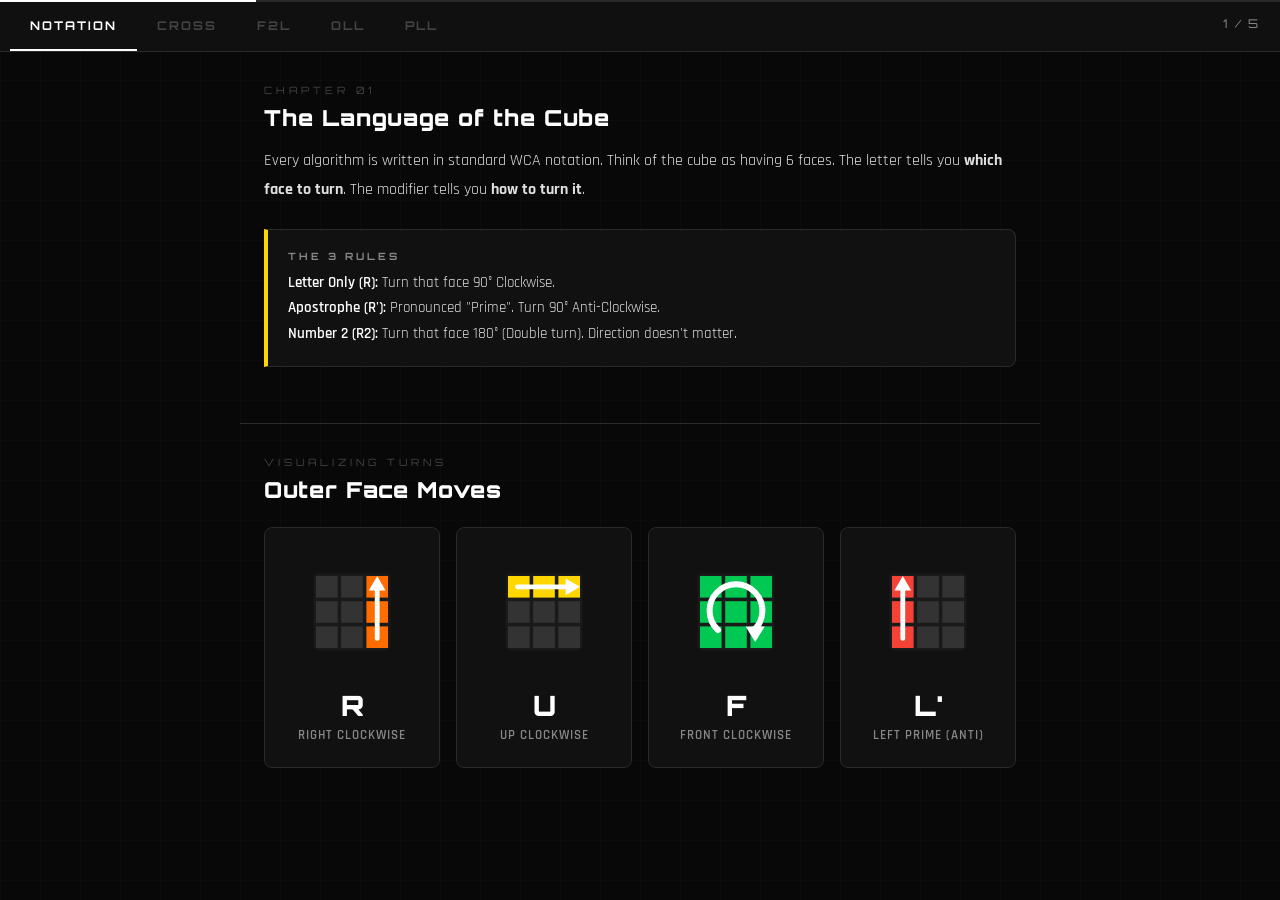
==== commit 9466f4d6: "Update learn.html" ====
--- a/learn.html
+++ b/learn.html
@@ -8,569 +8,450 @@
 <link rel="preconnect" href="https://fonts.googleapis.com">
 <link href="https://fonts.googleapis.com/css2?family=Orbitron:wght@400;700;900&family=Rajdhani:wght@300;400;500;600;700&display=swap" rel="stylesheet">
 <style>
-:root{
-  --bg:#080808;--bg2:#111111;--bg3:#1a1a1a;
-  --w:#ffffff;--g1:#e0e0e0;--g2:#888888;--g3:#444444;--g4:#2a2a2a;
-  --border:1px solid #2a2a2a;--border-w:1px solid #ffffff;
-  --fd:'Orbitron',monospace;--fb:'Rajdhani',sans-serif;
-  --cW:#ffffff;--cY:#ffd700;--cG:#00c853;--cB:#2979ff;--cR:#f44336;--cO:#ff6d00;
+:root {
+  --bg: #080808; --bg2: #111111; --bg3: #1a1a1a;
+  --w: #ffffff; --g1: #e0e0e0; --g2: #888888; --g3: #444444; --g4: #2a2a2a;
+  --border: 1px solid #2a2a2a; --border-w: 1px solid #ffffff;
+  --fd: 'Orbitron', monospace; --fb: 'Rajdhani', sans-serif;
+  
+  /* Cube Colors */
+  --cY: #ffd700; --cW: #ffffff; --cG: #00c853; 
+  --cB: #2979ff; --cR: #f44336; --cO: #ff6d00; 
+  --cGray: #333333; --cDark: #1a1a1a;
 }
-*{margin:0;padding:0;box-sizing:border-box;}
-html,body{width:100%;height:100%;background:var(--bg);color:var(--w);font-family:var(--fb);overflow:hidden;}
-.grid-bg{position:fixed;inset:0;pointer-events:none;z-index:0;background-image:linear-gradient(rgba(255,255,255,0.012) 1px,transparent 1px),linear-gradient(90deg,rgba(255,255,255,0.012) 1px,transparent 1px);background-size:40px 40px;}
-#app{position:relative;z-index:1;width:100%;height:100%;display:flex;flex-direction:column;}
-
-.chapter-indicator{position:fixed;top:16px;right:16px;z-index:100;font-family:var(--fd);font-size:11px;letter-spacing:2px;color:var(--g3);text-transform:uppercase;}
-
-/* CHAPTER NAV */
-.chapter-nav{display:flex;overflow-x:auto;border-bottom:var(--border);flex-shrink:0;background:var(--bg2);}
-.chapter-nav::-webkit-scrollbar{height:0;}
-.chapter-btn{padding:12px 16px;white-space:nowrap;font-family:var(--fb);font-size:11px;font-weight:700;letter-spacing:2px;text-transform:uppercase;color:var(--g3);cursor:pointer;border-bottom:2px solid transparent;transition:all 0.2s;}
-.chapter-btn:hover{color:var(--g1);}
-.chapter-btn.active{color:var(--w);border-bottom-color:var(--w);}
-
-/* CONTENT */
-.content{flex:1;overflow-y:auto;padding:0;}
-.content::-webkit-scrollbar{width:2px;}
-.content::-webkit-scrollbar-thumb{background:var(--g3);}
-
-/* CHAPTERS */
-.chapter{display:none;padding-bottom:60px;}
-.chapter.active{display:block;}
-
-/* SECTIONS */
-.section{padding:20px;}
-.section+.section{border-top:var(--border);}
-.section-num{font-family:var(--fd);font-size:9px;letter-spacing:3px;color:var(--g3);text-transform:uppercase;margin-bottom:6px;}
-.section-title{font-family:var(--fd);font-size:18px;font-weight:900;letter-spacing:2px;margin-bottom:12px;}
-.section-intro{font-size:14px;color:var(--g2);line-height:1.8;margin-bottom:16px;}
-
-/* CALLOUT BOXES */
-.callout{background:var(--bg2);border:var(--border);border-left:3px solid var(--w);padding:14px 16px;margin:12px 0;}
-.callout.tip{border-left-color:#ffd700;}
-.callout.warning{border-left-color:#f44336;}
-.callout-label{font-size:9px;letter-spacing:3px;text-transform:uppercase;color:var(--g3);margin-bottom:6px;}
-.callout p{font-size:13px;color:var(--g2);line-height:1.7;}
-.callout strong{color:var(--w);}
-
-/* NOTATION CARDS */
-.notation-grid{display:grid;grid-template-columns:1fr 1fr;gap:8px;margin:12px 0;}
-.notation-card{background:var(--bg2);border:var(--border);padding:14px;display:flex;flex-direction:column;gap:8px;}
-.notation-move{font-family:var(--fd);font-size:22px;font-weight:900;color:var(--w);}
-.notation-name{font-size:12px;font-weight:600;letter-spacing:1px;color:var(--g1);}
-.notation-desc{font-size:11px;color:var(--g2);line-height:1.5;}
-
-/* DIAGRAM CARDS */
-.diagram-row{display:flex;gap:10px;align-items:flex-start;margin:10px 0;flex-wrap:wrap;}
-.diagram-card{background:var(--bg2);border:var(--border);padding:12px;display:flex;flex-direction:column;gap:8px;flex:1;min-width:140px;}
-.diagram-label{font-size:10px;letter-spacing:2px;color:var(--g3);text-transform:uppercase;}
-.diagram-title{font-size:13px;font-weight:600;letter-spacing:0.5px;}
-.diagram-desc{font-size:11px;color:var(--g2);line-height:1.5;}
-
-/* ALG CARDS */
-.alg-section{margin:16px 0;}
-.alg-section-title{font-size:10px;letter-spacing:3px;text-transform:uppercase;color:var(--g3);margin-bottom:10px;padding-bottom:6px;border-bottom:var(--border);}
-.alg-list{display:flex;flex-direction:column;gap:1px;background:var(--g4);}
-.alg-item{background:var(--bg2);padding:14px 16px;display:flex;flex-direction:column;gap:6px;}
-.alg-item-header{display:flex;align-items:center;gap:12px;}
-.alg-info{flex:1;}
-.alg-name{font-size:12px;font-weight:700;letter-spacing:1px;margin-bottom:4px;}
-.alg-moves{font-family:var(--fd);font-size:11px;color:var(--w);letter-spacing:0.5px;line-height:1.7;word-break:break-word;}
-.alg-desc{font-size:11px;color:var(--g2);line-height:1.4;}
-.alg-tag{display:inline-block;font-size:9px;letter-spacing:1px;padding:2px 6px;border:var(--border);color:var(--g3);text-transform:uppercase;margin-right:4px;}
-.alg-tag.two-look{border-color:rgba(255,215,0,0.4);color:#ffd700;}
-
-/* STEP-BY-STEP */
-.steps{display:flex;flex-direction:column;gap:12px;margin:12px 0;}
-.step{display:flex;gap:14px;}
-.step-num{width:28px;height:28px;border:var(--border-w);display:flex;align-items:center;justify-content:center;font-family:var(--fd);font-size:11px;font-weight:700;flex-shrink:0;}
-.step-content{flex:1;padding-top:4px;}
-.step-title{font-size:13px;font-weight:700;letter-spacing:0.5px;margin-bottom:4px;}
-.step-desc{font-size:12px;color:var(--g2);line-height:1.7;}
-
-/* PROGRESS BAR */
-.progress-bar{height:2px;background:var(--g4);flex-shrink:0;}
-.progress-fill{height:100%;background:var(--w);transition:width 0.3s ease;}
-
-/* FACE COLORS for SVG */
-.fc-W{fill:#ffffff;} .fc-Y{fill:#ffd700;} .fc-G{fill:#00c853;}
-.fc-B{fill:#2979ff;} .fc-R{fill:#f44336;} .fc-O{fill:#ff6d00;}
-.fc-X{fill:#1e1e1e;} .fc-x{fill:#2a2a2a;}
+
+* { margin: 0; padding: 0; box-sizing: border-box; }
+html, body { width: 100%; height: 100%; background: var(--bg); color: var(--w); font-family: var(--fb); overflow: hidden; }
+
+/* Background Grid */
+.grid-bg { position: fixed; inset: 0; pointer-events: none; z-index: 0; background-image: linear-gradient(rgba(255,255,255,0.02) 1px, transparent 1px), linear-gradient(90deg, rgba(255,255,255,0.02) 1px, transparent 1px); background-size: 40px 40px; }
+#app { position: relative; z-index: 1; width: 100%; height: 100%; display: flex; flex-direction: column; }
+
+/* Header & Nav */
+.chapter-indicator { position: fixed; top: 16px; right: 20px; z-index: 100; font-family: var(--fd); font-size: 12px; letter-spacing: 2px; color: var(--g2); text-transform: uppercase; }
+.chapter-nav { display: flex; overflow-x: auto; border-bottom: var(--border); flex-shrink: 0; background: rgba(17, 17, 17, 0.95); backdrop-filter: blur(5px); padding: 0 10px; }
+.chapter-nav::-webkit-scrollbar { height: 0; }
+.chapter-btn { padding: 16px 20px; white-space: nowrap; font-family: var(--fd); font-size: 12px; font-weight: 700; letter-spacing: 2px; text-transform: uppercase; color: var(--g3); cursor: pointer; border-bottom: 2px solid transparent; transition: all 0.2s; }
+.chapter-btn:hover { color: var(--g1); }
+.chapter-btn.active { color: var(--w); border-bottom-color: var(--w); }
+.progress-bar { height: 2px; background: var(--g4); flex-shrink: 0; }
+.progress-fill { height: 100%; background: var(--w); transition: width 0.4s cubic-bezier(0.4, 0, 0.2, 1); }
+
+/* Main Content Area */
+.content { flex: 1; overflow-y: auto; padding: 0 0 80px 0; scroll-behavior: smooth; }
+.content::-webkit-scrollbar { width: 4px; }
+.content::-webkit-scrollbar-thumb { background: var(--g3); border-radius: 4px; }
+.chapter { display: none; animation: fadeIn 0.3s ease; }
+.chapter.active { display: block; }
+@keyframes fadeIn { from { opacity: 0; transform: translateY(10px); } to { opacity: 1; transform: translateY(0); } }
+
+/* Section Formatting */
+.section { padding: 32px 24px; max-width: 800px; margin: 0 auto; }
+.section + .section { border-top: var(--border); }
+.section-num { font-family: var(--fd); font-size: 10px; letter-spacing: 4px; color: var(--g3); text-transform: uppercase; margin-bottom: 8px; }
+.section-title { font-family: var(--fd); font-size: 22px; font-weight: 900; letter-spacing: 1px; margin-bottom: 16px; color: var(--w); }
+.section-intro { font-size: 16px; color: var(--g1); line-height: 1.8; margin-bottom: 24px; font-weight: 400; }
+
+/* Typography & Text blocks */
+.callout { background: var(--bg2); border: var(--border); border-left: 4px solid var(--w); padding: 20px; margin: 24px 0; border-radius: 0 8px 8px 0; }
+.callout.tip { border-left-color: var(--cY); }
+.callout.warning { border-left-color: var(--cR); }
+.callout-label { font-family: var(--fd); font-size: 10px; font-weight: 700; letter-spacing: 3px; text-transform: uppercase; color: var(--g2); margin-bottom: 8px; }
+.callout p { font-size: 15px; color: var(--g1); line-height: 1.7; }
+.callout strong { color: var(--w); font-weight: 600; }
+
+/* Practice Button */
+.practice-btn { display: block; width: 100%; background: var(--w); color: var(--bg); font-family: var(--fd); font-size: 16px; font-weight: 900; letter-spacing: 3px; text-transform: uppercase; text-align: center; padding: 20px; border: none; border-radius: 4px; margin: 32px 0 16px 0; cursor: pointer; transition: all 0.2s; box-shadow: 0 4px 15px rgba(255,255,255,0.1); }
+.practice-btn:hover { background: var(--cY); transform: translateY(-2px); box-shadow: 0 6px 20px rgba(255,215,0,0.2); }
+.practice-btn:active { transform: translateY(0); }
+
+/* --- SVGs --- */
+.svg-notation { width: 100%; max-width: 120px; height: auto; display: block; margin: 0 auto 16px auto; }
+.svg-oll-pll { width: 90px; height: 90px; flex-shrink: 0; }
+
+/* Grid Fills */
+.f-y { fill: var(--cY); }      /* Yellow Sticker */
+.f-g { fill: var(--cGray); }   /* Unoriented/Gray Sticker */
+.f-b { fill: var(--cDark); }   /* Black Grid Background */
+
+/* Notation Grid */
+.notation-grid { display: grid; grid-template-columns: repeat(auto-fit, minmax(140px, 1fr)); gap: 16px; margin: 24px 0; }
+.notation-card { background: var(--bg2); border: var(--border); border-radius: 8px; padding: 24px 16px; text-align: center; transition: background 0.2s; }
+.notation-card:hover { background: var(--bg3); }
+.notation-move { font-family: var(--fd); font-size: 28px; font-weight: 900; color: var(--w); margin-bottom: 4px; }
+.notation-name { font-size: 13px; font-weight: 600; letter-spacing: 1px; color: var(--g2); text-transform: uppercase; }
+
+/* Algorithm Lists */
+.alg-list { display: flex; flex-direction: column; gap: 12px; margin-top: 16px; }
+.alg-item { background: var(--bg2); border: var(--border); border-radius: 8px; padding: 20px; display: flex; gap: 24px; align-items: center; }
+.alg-info { flex: 1; }
+.alg-name { font-family: var(--fb); font-size: 16px; font-weight: 700; letter-spacing: 1px; margin-bottom: 6px; color: var(--w); }
+.alg-moves { font-family: var(--fd); font-size: 15px; color: var(--cY); letter-spacing: 1px; line-height: 1.5; word-break: break-word; }
+.alg-desc { font-size: 13px; color: var(--g2); margin-top: 8px; line-height: 1.5; }
+
+/* Step-by-step layout */
+.step-container { display: flex; flex-direction: column; gap: 24px; margin: 24px 0; }
+.step-row { display: flex; gap: 20px; align-items: flex-start; }
+.step-number { width: 36px; height: 36px; border-radius: 50%; background: var(--bg3); border: var(--border-w); display: flex; align-items: center; justify-content: center; font-family: var(--fd); font-size: 14px; font-weight: 900; flex-shrink: 0; color: var(--w); }
+.step-text h4 { font-family: var(--fd); font-size: 16px; margin-bottom: 8px; letter-spacing: 1px; }
+.step-text p { font-size: 15px; color: var(--g1); line-height: 1.6; }
+
 </style>
 </head>
 <body>
 <div class="grid-bg"></div>
 <div id="app">
-  <div class="chapter-indicator" id="chap-indicator">1 / 6</div>
-  <div class="progress-bar"><div class="progress-fill" id="prog-fill" style="width:16.6%"></div></div>
+  <div class="chapter-indicator" id="chap-indicator">1 / 5</div>
+  <div class="progress-bar"><div class="progress-fill" id="prog-fill" style="width:20%"></div></div>
 
   <div class="chapter-nav" id="chapter-nav">
-    <div class="chapter-btn active" onclick="showChapter('notation',0)">Notation</div>
-    <div class="chapter-btn" onclick="showChapter('cross',1)">Cross</div>
-    <div class="chapter-btn" onclick="showChapter('f2l',2)">F2L</div>
-    <div class="chapter-btn" onclick="showChapter('oll',3)">OLL</div>
-    <div class="chapter-btn" onclick="showChapter('pll',4)">PLL</div>
-    <div class="chapter-btn" onclick="showChapter('twolook',5)">2-Look</div>
+    <div class="chapter-btn active" onclick="showChapter('notation', 0)">Notation</div>
+    <div class="chapter-btn" onclick="showChapter('cross', 1)">Cross</div>
+    <div class="chapter-btn" onclick="showChapter('f2l', 2)">F2L</div>
+    <div class="chapter-btn" onclick="showChapter('oll', 3)">OLL</div>
+    <div class="chapter-btn" onclick="showChapter('pll', 4)">PLL</div>
   </div>
 
   <div class="content" id="content">
 
-    <!-- CHAPTER 1: NOTATION -->
     <div class="chapter active" id="ch-notation">
       <div class="section">
         <div class="section-num">Chapter 01</div>
-        <div class="section-title">Notation</div>
-        <div class="section-intro">Before you learn any algorithm, you need to understand the language of cubing. Every move has a letter code. Once you know these, any algorithm in the world makes sense.</div>
+        <div class="section-title">The Language of the Cube</div>
+        <div class="section-intro">Every algorithm is written in standard WCA notation. Think of the cube as having 6 faces. The letter tells you <strong>which face to turn</strong>. The modifier tells you <strong>how to turn it</strong>.</div>
 
         <div class="callout tip">
-          <div class="callout-label">💡 Key Concept</div>
-          <p><strong>A letter = clockwise turn</strong> of that face when looking directly at it.<br>
-          <strong>A letter + ' (prime/apostrophe) = anticlockwise.</strong><br>
-          <strong>A letter + 2 = two turns</strong> (same as turning it twice, direction doesn't matter).</p>
-        </div>
-
-        <div class="section-intro" style="margin-top:16px;">How to hold the cube: <strong style="color:var(--w);">White on the bottom. Yellow on top. Green facing you.</strong> This is the standard orientation.</div>
-      </div>
-
-      <div class="section">
-        <div class="section-num">Face Moves</div>
-        <div class="section-title">The 6 Basic Faces</div>
+          <div class="callout-label">The 3 Rules</div>
+          <p>
+            <strong>Letter Only (R):</strong> Turn that face 90° Clockwise.<br>
+            <strong>Apostrophe (R'):</strong> Pronounced "Prime". Turn 90° Anti-Clockwise.<br>
+            <strong>Number 2 (R2):</strong> Turn that face 180° (Double turn). Direction doesn't matter.
+          </p>
+        </div>
+      </div>
+
+      <div class="section">
+        <div class="section-num">Visualizing Turns</div>
+        <div class="section-title">Outer Face Moves</div>
         <div class="notation-grid">
+          
           <div class="notation-card">
-            <div class="notation-move" style="color:#ff6d00;">R</div>
-            <div class="notation-name">Right Face CW</div>
-            <div class="notation-desc">Turn the right layer clockwise.</div>
-          </div>
+            <svg class="svg-notation" viewBox="0 0 100 100">
+              <rect x="18" y="18" width="64" height="64" class="f-b" rx="4"/>
+              <rect x="20" y="20" width="18" height="18" class="f-g"/><rect x="20" y="41" width="18" height="18" class="f-g"/><rect x="20" y="62" width="18" height="18" class="f-g"/>
+              <rect x="41" y="20" width="18" height="18" class="f-g"/><rect x="41" y="41" width="18" height="18" class="f-g"/><rect x="41" y="62" width="18" height="18" class="f-g"/>
+              <rect x="62" y="20" width="18" height="18" fill="#ff6d00"/><rect x="62" y="41" width="18" height="18" fill="#ff6d00"/><rect x="62" y="62" width="18" height="18" fill="#ff6d00"/>
+              <path d="M 71 72 L 71 28" stroke="#fff" stroke-width="4" stroke-linecap="round"/>
+              <polygon points="71,20 64,32 78,32" fill="#fff"/>
+            </svg>
+            <div class="notation-move">R</div>
+            <div class="notation-name">Right Clockwise</div>
+          </div>
+
           <div class="notation-card">
-            <div class="notation-move" style="color:#f44336;">L</div>
-            <div class="notation-name">Left Face CW</div>
-            <div class="notation-desc">Turn the left layer clockwise.</div>
-          </div>
+            <svg class="svg-notation" viewBox="0 0 100 100">
+              <rect x="18" y="18" width="64" height="64" class="f-b" rx="4"/>
+              <rect x="20" y="20" width="18" height="18" class="f-y"/><rect x="41" y="20" width="18" height="18" class="f-y"/><rect x="62" y="20" width="18" height="18" class="f-y"/>
+              <rect x="20" y="41" width="18" height="18" class="f-g"/><rect x="41" y="41" width="18" height="18" class="f-g"/><rect x="62" y="41" width="18" height="18" class="f-g"/>
+              <rect x="20" y="62" width="18" height="18" class="f-g"/><rect x="41" y="62" width="18" height="18" class="f-g"/><rect x="62" y="62" width="18" height="18" class="f-g"/>
+              <path d="M 28 29 L 72 29" stroke="#fff" stroke-width="4" stroke-linecap="round"/>
+              <polygon points="80,29 68,22 68,36" fill="#fff"/>
+            </svg>
+            <div class="notation-move">U</div>
+            <div class="notation-name">Up Clockwise</div>
+          </div>
+
           <div class="notation-card">
-            <div class="notation-move" style="color:#ffd700;">U</div>
-            <div class="notation-name">Up Face CW</div>
-            <div class="notation-desc">Turn the top layer clockwise.</div>
-          </div>
+            <svg class="svg-notation" viewBox="0 0 100 100">
+              <rect x="18" y="18" width="64" height="64" class="f-b" rx="4"/>
+              <rect x="20" y="20" width="18" height="18" fill="#00c853"/><rect x="41" y="20" width="18" height="18" fill="#00c853"/><rect x="62" y="20" width="18" height="18" fill="#00c853"/>
+              <rect x="20" y="41" width="18" height="18" fill="#00c853"/><rect x="41" y="41" width="18" height="18" fill="#00c853"/><rect x="62" y="41" width="18" height="18" fill="#00c853"/>
+              <rect x="20" y="62" width="18" height="18" fill="#00c853"/><rect x="41" y="62" width="18" height="18" fill="#00c853"/><rect x="62" y="62" width="18" height="18" fill="#00c853"/>
+              <path d="M 35 65 A 22 22 0 1 1 65 65" fill="none" stroke="#fff" stroke-width="5" stroke-linecap="round"/>
+              <polygon points="66,75 58,62 74,62" fill="#fff"/>
+            </svg>
+            <div class="notation-move">F</div>
+            <div class="notation-name">Front Clockwise</div>
+          </div>
+
           <div class="notation-card">
-            <div class="notation-move" style="color:#ffffff;">D</div>
-            <div class="notation-name">Down Face CW</div>
-            <div class="notation-desc">Turn the bottom layer clockwise.</div>
-          </div>
-          <div class="notation-card">
-            <div class="notation-move" style="color:#00c853;">F</div>
-            <div class="notation-name">Front Face CW</div>
-            <div class="notation-desc">Turn the front face clockwise.</div>
-          </div>
-          <div class="notation-card">
-            <div class="notation-move" style="color:#2979ff;">B</div>
-            <div class="notation-name">Back Face CW</div>
-            <div class="notation-desc">Turn the back face clockwise.</div>
-          </div>
-        </div>
-      </div>
-
-      <div class="section">
-        <div class="section-num">Modifiers</div>
-        <div class="section-title">Prime & Double</div>
-        <div class="notation-grid">
-          <div class="notation-card">
-            <div class="notation-move">R'</div>
-            <div class="notation-name">Prime — Anticlockwise</div>
-            <div class="notation-desc">The apostrophe means anticlockwise turn.</div>
-          </div>
-          <div class="notation-card">
-            <div class="notation-move">R2</div>
-            <div class="notation-name">Double — Two Turns</div>
-            <div class="notation-desc">Turn it twice. Same result either way.</div>
-          </div>
-          <div class="notation-card">
-            <div class="notation-move">U'</div>
-            <div class="notation-name">U Prime</div>
-            <div class="notation-desc">Top layer anticlockwise.</div>
-          </div>
-          <div class="notation-card">
-            <div class="notation-move">F2</div>
-            <div class="notation-name">F Double</div>
-            <div class="notation-desc">Front face turned twice.</div>
-          </div>
-        </div>
-      </div>
-
-      <div class="section">
-        <div class="section-num">Slice Moves</div>
-        <div class="section-title">M, S, E Slices</div>
-        <div class="section-intro">Slice moves turn the middle layer instead of an outer face.</div>
-        <div class="notation-grid">
-          <div class="notation-card">
-            <div class="notation-move" style="color:#888;">M</div>
-            <div class="notation-name">Middle Slice</div>
-            <div class="notation-desc">The middle layer between L and R.</div>
-          </div>
-          <div class="notation-card">
-            <div class="notation-move" style="color:#888;">S</div>
-            <div class="notation-name">Standing Slice</div>
-            <div class="notation-desc">The middle layer between F and B.</div>
-          </div>
-          <div class="notation-card">
-            <div class="notation-move" style="color:#888;">E</div>
-            <div class="notation-name">Equatorial Slice</div>
-            <div class="notation-desc">The middle layer between U and D.</div>
-          </div>
-          <div class="notation-card">
-            <div class="notation-move" style="color:#888;">r</div>
-            <div class="notation-name">Wide Move</div>
-            <div class="notation-desc">Lowercase = R + M together (two layers).</div>
-          </div>
-        </div>
-
-        <div class="callout">
-          <div class="callout-label">📌 Quick Reference</div>
-          <p>
-            <strong>R U R' U'</strong> — "Sexy move"<br>
-            <strong>F R U R' U' F'</strong> — OLL edge orientation<br>
-            <strong>R U R' U R U2 R'</strong> — Sune (important OLL)<br><br>
-            Most algorithms are combinations of these patterns.
-          </p>
+            <svg class="svg-notation" viewBox="0 0 100 100">
+              <rect x="18" y="18" width="64" height="64" class="f-b" rx="4"/>
+              <rect x="20" y="20" width="18" height="18" fill="#f44336"/><rect x="20" y="41" width="18" height="18" fill="#f44336"/><rect x="20" y="62" width="18" height="18" fill="#f44336"/>
+              <rect x="41" y="20" width="18" height="18" class="f-g"/><rect x="41" y="41" width="18" height="18" class="f-g"/><rect x="41" y="62" width="18" height="18" class="f-g"/>
+              <rect x="62" y="20" width="18" height="18" class="f-g"/><rect x="62" y="41" width="18" height="18" class="f-g"/><rect x="62" y="62" width="18" height="18" class="f-g"/>
+              <path d="M 29 72 L 29 28" stroke="#fff" stroke-width="4" stroke-linecap="round"/>
+              <polygon points="29,20 22,32 36,32" fill="#fff"/>
+            </svg>
+            <div class="notation-move">L'</div>
+            <div class="notation-name">Left Prime (Anti)</div>
+          </div>
+
         </div>
       </div>
     </div>
 
-    <!-- CHAPTER 2: CROSS -->
+
     <div class="chapter" id="ch-cross">
       <div class="section">
         <div class="section-num">Chapter 02</div>
-        <div class="section-title">The Cross</div>
-        <div class="section-intro">The cross is the first step of CFOP. You need to form a white "+" on the bottom face, with each edge matching the center of its side face.</div>
-
-        <div class="diagram-row">
-          <div class="diagram-card">
-            <div class="diagram-label">Target State</div>
-            <div class="diagram-title">White Cross</div>
-            <div class="diagram-desc">Bottom face with white cross pattern.</div>
-          </div>
-          <div class="diagram-card">
-            <div class="diagram-label">Alignment</div>
-            <div class="diagram-title">Side Must Align</div>
-            <div class="diagram-desc">Each edge must match its center color.</div>
-          </div>
-        </div>
-      </div>
-
-      <div class="section">
-        <div class="section-num">Beginner Method</div>
-        <div class="section-title">The Daisy Method</div>
-        <div class="section-intro">The easiest way to learn cross. Make a "daisy" on top, then flip edges down.</div>
-
-        <div class="steps">
-          <div class="step">
-            <div class="step-num">1</div>
-            <div class="step-content">
-              <div class="step-title">Make a Daisy on Top</div>
-              <div class="step-desc">Find all 4 white edges. Move them to the top face (U face), white side facing up.</div>
-            </div>
-          </div>
-          <div class="step">
-            <div class="step-num">2</div>
-            <div class="step-content">
-              <div class="step-title">Align Each Edge</div>
-              <div class="step-desc">Rotate top until edge is above its correct slot.</div>
-            </div>
-          </div>
-          <div class="step">
-            <div class="step-num">3</div>
-            <div class="step-content">
-              <div class="step-title">Flip It Down — F2</div>
-              <div class="step-desc">Do F2 to flip the white edge to the bottom.</div>
-            </div>
-          </div>
-          <div class="step">
-            <div class="step-num">4</div>
-            <div class="step-content">
-              <div class="step-title">Repeat for All 4 Edges</div>
-              <div class="step-desc">Repeat steps 2-3 for the remaining 3 edges.</div>
-            </div>
-          </div>
-        </div>
-      </div>
-
-      <div class="section">
-        <div class="section-num">Efficient Cross</div>
-        <div class="section-title">Solving Cross in 8 Moves or Less</div>
-        <div class="section-intro">Once you can do daisy cross, aim for efficiency.</div>
-
-        <div class="steps">
-          <div class="step">
-            <div class="step-num">1</div>
-            <div class="step-content">
-              <div class="step-title">Use Inspection Time</div>
-              <div class="step-desc">WCA gives you 15 seconds. Plan your entire cross.</div>
-            </div>
-          </div>
-          <div class="step">
-            <div class="step-num">2</div>
-            <div class="step-content">
-              <div class="step-title">Work in Consistent Order</div>
-              <div class="step-desc">Always solve cross edges in the same order (e.g., green → orange → blue → red).</div>
-            </div>
-          </div>
-          <div class="step">
-            <div class="step-num">3</div>
-            <div class="step-content">
-              <div class="step-title">Solve Pairs Together</div>
-              <div class="step-desc">Sometimes two edges can be solved with one sequence.</div>
-            </div>
-          </div>
-        </div>
+        <div class="section-title">The White Cross</div>
+        <div class="section-intro">The foundation of the solve. You need to form a White Cross on the bottom face. But there is a strict rule: <strong>The side colors of your white edges MUST match the center pieces of the adjacent faces.</strong></div>
+
+        <div class="step-container">
+          <div class="step-row">
+            <div class="step-number">1</div>
+            <div class="step-text">
+              <h4>The Beginner "Daisy" Method</h4>
+              <p>If building directly on the bottom is confusing, build it on top first. Move all 4 White edges to surround the Yellow center piece. Orientation of the side colors doesn't matter yet.</p>
+            </div>
+          </div>
+          <div class="step-row">
+            <div class="step-number">2</div>
+            <div class="step-text">
+              <h4>Match and Drop</h4>
+              <p>Look at the side color of one of your top white edges (e.g., Red). Rotate the top layer (U) until that Red edge lines up over the Red center piece. Once matched, turn that front face twice (F2) to drop it to the bottom. Repeat 3 more times.</p>
+            </div>
+          </div>
+        </div>
+
+        <button class="practice-btn" onclick="goToPractice('cross')">Practice Cross</button>
       </div>
     </div>
 
-    <!-- CHAPTER 3: F2L -->
+
     <div class="chapter" id="ch-f2l">
       <div class="section">
         <div class="section-num">Chapter 03</div>
-        <div class="section-title">F2L — First Two Layers</div>
-        <div class="section-intro">F2L means solving the first two layers by pairing corner-edge pieces. Mastering F2L will speed up your solves significantly.</div>
-
-        <div class="callout">
-          <div class="callout-label">What is a pair?</div>
-          <p>Each F2L slot needs a <strong>corner</strong> (3 colors, including white) and an <strong>edge</strong> (2 colors, no white).</p>
-        </div>
-      </div>
-
-      <div class="section">
-        <div class="section-num">Intuitive F2L</div>
-        <div class="section-title">How to Think Through F2L</div>
-        <div class="section-intro">You don't need to memorize all 41 cases. Understand the goal: pair corner and edge in U layer, then insert.</div>
-
-        <div class="steps">
-          <div class="step">
-            <div class="step-num">1</div>
-            <div class="step-content">
-              <div class="step-title">Find Your Pieces</div>
-              <div class="step-desc">Find the corner and edge you need for each slot.</div>
-            </div>
-          </div>
-          <div class="step">
-            <div class="step-num">2</div>
-            <div class="step-content">
-              <div class="step-title">Bring Both to Top</div>
-              <div class="step-desc">Extract pieces to the U layer if needed.</div>
-            </div>
-          </div>
-          <div class="step">
-            <div class="step-num">3</div>
-            <div class="step-content">
-              <div class="step-title">Pair Them Up</div>
-              <div class="step-desc">Use U moves to connect corner and edge.</div>
-            </div>
-          </div>
-          <div class="step">
-            <div class="step-num">4</div>
-            <div class="step-content">
-              <div class="step-title">Insert the Pair</div>
-              <div class="step-desc">Use R U' R' or L' U L to insert smoothly.</div>
-            </div>
-          </div>
-        </div>
+        <div class="section-title">First Two Layers (F2L)</div>
+        <div class="section-intro">Forget solving corner-by-corner and edge-by-edge. F2L combines them. You find a matching Corner (has white) and Edge (no white), pair them up in the top layer, and insert them into their slot simultaneously.</div>
 
         <div class="callout tip">
-          <div class="callout-label">💡 Lookahead</div>
-          <p>While inserting one pair, look for the next one. Your hands should run on autopilot.</p>
-        </div>
-      </div>
-
-      <div class="section">
-        <div class="section-num">Core Algorithms</div>
-        <div class="section-title">Most Important F2L Cases</div>
+          <div class="callout-label">The Golden Rule of F2L</div>
+          <p>If the white sticker is pointing UP, you match the edge to its center color. If the white sticker is on the SIDE, you look at the top colors of the two pieces to decide how to pair them.</p>
+        </div>
+
+        <div class="section-title" style="margin-top: 40px; font-size: 18px;">The 3 Basic Scenarios</div>
+        <div class="step-container">
+          <div class="step-row">
+            <div class="step-number">A</div>
+            <div class="step-text">
+              <h4>Top Colors are Different</h4>
+              <p>When the corner and edge are on top, and their top-facing colors are different (e.g., Corner is Green, Edge is Red). You simply bring them together so they connect smoothly, then insert using <strong>R U' R'</strong>.</p>
+            </div>
+          </div>
+          <div class="step-row">
+            <div class="step-number">B</div>
+            <div class="step-text">
+              <h4>Top Colors are the Same</h4>
+              <p>If both top colors match (e.g., both are Red), you need to "Hide" the corner in the bottom layer, move the edge away, and bring the corner back up so they form a pair separated by one block. Insert with <strong>R U R'</strong>.</p>
+            </div>
+          </div>
+          <div class="step-row">
+            <div class="step-number">C</div>
+            <div class="step-text">
+              <h4>White is Pointing Up</h4>
+              <p>Match the edge piece with its center color. Turn that face away from you, rotate the top layer so the corner drops directly on top of the edge, then pull them both back up. The pair is made.</p>
+            </div>
+          </div>
+        </div>
+
+        <button class="practice-btn" onclick="goToPractice('f2l')">Practice F2L</button>
+      </div>
+    </div>
+
+
+    <div class="chapter" id="ch-oll">
+      <div class="section">
+        <div class="section-num">Chapter 04</div>
+        <div class="section-title">Orient Last Layer (OLL)</div>
+        <div class="section-intro">Make the entire top face Yellow. We will use the <strong>2-Look</strong> method. First, make a yellow cross (Step 1). Then, orient the yellow corners (Step 2).</div>
+
+        <div class="callout tip">
+          <div class="callout-label">How to read these diagrams</div>
+          <p>You are looking straight down at the top of the 3x3 grid. The thin bars on the outside edges represent Yellow stickers that are facing sideways.</p>
+        </div>
+
+        <h3 class="section-title" style="font-size: 18px; margin-top: 32px;">Step 1: Yellow Edges (Cross)</h3>
         <div class="alg-list">
-          <div class="alg-item">
-            <div class="alg-info">
-              <div class="alg-name">Right Slot Insert</div>
-              <div class="alg-moves">U R U' R'</div>
-              <div class="alg-desc">Basic insert for right slot.</div>
-            </div>
-          </div>
-          <div class="alg-item">
-            <div class="alg-info">
-              <div class="alg-name">Left Slot Insert</div>
-              <div class="alg-moves">U' L' U L</div>
-              <div class="alg-desc">Mirror for left slot.</div>
-            </div>
-          </div>
-          <div class="alg-item">
-            <div class="alg-info">
-              <div class="alg-name">Sexy Move (Right)</div>
-              <div class="alg-moves">R U R' U'</div>
-              <div class="alg-desc">Most common F2L trigger. Learn as one fluid motion.</div>
-            </div>
-          </div>
-          <div class="alg-item">
-            <div class="alg-info">
-              <div class="alg-name">Anti-Sexy (Left)</div>
-              <div class="alg-moves">L' U' L U</div>
-              <div class="alg-desc">Mirror of sexy move.</div>
-            </div>
-          </div>
-        </div>
+          
+          <div class="alg-item">
+            <svg class="svg-oll-pll" viewBox="0 0 120 120">
+              <rect x="16" y="16" width="88" height="88" class="f-b" rx="4"/>
+              <rect x="20" y="20" width="24" height="24" class="f-g"/> <rect x="48" y="20" width="24" height="24" class="f-g"/> <rect x="76" y="20" width="24" height="24" class="f-g"/>
+              <rect x="20" y="48" width="24" height="24" class="f-y"/> <rect x="48" y="48" width="24" height="24" class="f-y"/> <rect x="76" y="48" width="24" height="24" class="f-y"/>
+              <rect x="20" y="76" width="24" height="24" class="f-g"/> <rect x="48" y="76" width="24" height="24" class="f-g"/> <rect x="76" y="76" width="24" height="24" class="f-g"/>
+            </svg>
+            <div class="alg-info">
+              <div class="alg-name">Horizontal Line</div>
+              <div class="alg-moves">F R U R' U' F'</div>
+              <div class="alg-desc">Make sure the yellow line is horizontal across the center before executing.</div>
+            </div>
+          </div>
+
+          <div class="alg-item">
+            <svg class="svg-oll-pll" viewBox="0 0 120 120">
+              <rect x="16" y="16" width="88" height="88" class="f-b" rx="4"/>
+              <rect x="20" y="20" width="24" height="24" class="f-g"/> <rect x="48" y="20" width="24" height="24" class="f-y"/> <rect x="76" y="20" width="24" height="24" class="f-g"/>
+              <rect x="20" y="48" width="24" height="24" class="f-y"/> <rect x="48" y="48" width="24" height="24" class="f-y"/> <rect x="76" y="48" width="24" height="24" class="f-g"/>
+              <rect x="20" y="76" width="24" height="24" class="f-g"/> <rect x="48" y="76" width="24" height="24" class="f-g"/> <rect x="76" y="76" width="24" height="24" class="f-g"/>
+            </svg>
+            <div class="alg-info">
+              <div class="alg-name">Angle (L-Shape)</div>
+              <div class="alg-moves">f R U R' U' f'</div>
+              <div class="alg-desc">Hold the yellow edges at 9 o'clock and 12 o'clock (Left and Back).</div>
+            </div>
+          </div>
+
+        </div>
+
+        <h3 class="section-title" style="font-size: 18px; margin-top: 40px;">Step 2: Yellow Corners</h3>
+        <div class="alg-list">
+          
+          <div class="alg-item">
+            <svg class="svg-oll-pll" viewBox="0 0 120 120">
+              <rect x="16" y="16" width="88" height="88" class="f-b" rx="4"/>
+              <rect x="20" y="20" width="24" height="24" class="f-g"/> <rect x="48" y="20" width="24" height="24" class="f-y"/> <rect x="76" y="20" width="24" height="24" class="f-g"/>
+              <rect x="20" y="48" width="24" height="24" class="f-y"/> <rect x="48" y="48" width="24" height="24" class="f-y"/> <rect x="76" y="48" width="24" height="24" class="f-y"/>
+              <rect x="20" y="76" width="24" height="24" class="f-y"/> <rect x="48" y="76" width="24" height="24" class="f-y"/> <rect x="76" y="76" width="24" height="24" class="f-g"/>
+              <rect x="4" y="20" width="8" height="24" class="f-y" rx="2"/>  <rect x="76" y="4" width="24" height="8" class="f-y" rx="2"/>  <rect x="108" y="76" width="8" height="24" class="f-y" rx="2"/> </svg>
+            <div class="alg-info">
+              <div class="alg-name">Sune (Case 27)</div>
+              <div class="alg-moves">R U R' U R U2 R'</div>
+              <div class="alg-desc">One corner is yellow. Hold it in the Bottom-Left.</div>
+            </div>
+          </div>
+
+          <div class="alg-item">
+            <svg class="svg-oll-pll" viewBox="0 0 120 120">
+              <rect x="16" y="16" width="88" height="88" class="f-b" rx="4"/>
+              <rect x="20" y="20" width="24" height="24" class="f-g"/> <rect x="48" y="20" width="24" height="24" class="f-y"/> <rect x="76" y="20" width="24" height="24" class="f-g"/>
+              <rect x="20" y="48" width="24" height="24" class="f-y"/> <rect x="48" y="48" width="24" height="24" class="f-y"/> <rect x="76" y="48" width="24" height="24" class="f-y"/>
+              <rect x="20" y="76" width="24" height="24" class="f-g"/> <rect x="48" y="76" width="24" height="24" class="f-y"/> <rect x="76" y="76" width="24" height="24" class="f-y"/>
+              <rect x="20" y="108" width="24" height="8" class="f-y" rx="2"/> <rect x="4" y="20" width="8" height="24" class="f-y" rx="2"/>  <rect x="76" y="4" width="24" height="8" class="f-y" rx="2"/>  </svg>
+            <div class="alg-info">
+              <div class="alg-name">Anti-Sune (Case 26)</div>
+              <div class="alg-moves">R U2 R' U' R U' R'</div>
+              <div class="alg-desc">One corner is yellow. Hold it in the Bottom-Right.</div>
+            </div>
+          </div>
+
+          <div class="alg-item">
+            <svg class="svg-oll-pll" viewBox="0 0 120 120">
+              <rect x="16" y="16" width="88" height="88" class="f-b" rx="4"/>
+              <rect x="20" y="20" width="24" height="24" class="f-g"/> <rect x="48" y="20" width="24" height="24" class="f-y"/> <rect x="76" y="20" width="24" height="24" class="f-g"/>
+              <rect x="20" y="48" width="24" height="24" class="f-y"/> <rect x="48" y="48" width="24" height="24" class="f-y"/> <rect x="76" y="48" width="24" height="24" class="f-y"/>
+              <rect x="20" y="76" width="24" height="24" class="f-g"/> <rect x="48" y="76" width="24" height="24" class="f-y"/> <rect x="76" y="76" width="24" height="24" class="f-g"/>
+              <rect x="20" y="4" width="24" height="8" class="f-y" rx="2"/>
+              <rect x="76" y="4" width="24" height="8" class="f-y" rx="2"/>
+              <rect x="20" y="108" width="24" height="8" class="f-y" rx="2"/>
+              <rect x="76" y="108" width="24" height="8" class="f-y" rx="2"/>
+            </svg>
+            <div class="alg-info">
+              <div class="alg-name">H / Cross (Case 21)</div>
+              <div class="alg-moves">F R U R' U' R U R' U' R U R' U' F'</div>
+              <div class="alg-desc">No corners yellow. Headlights facing front AND back.</div>
+            </div>
+          </div>
+
+        </div>
+
+        <button class="practice-btn" onclick="goToPractice('oll')">Practice OLL</button>
       </div>
     </div>
 
-    <!-- CHAPTER 4: OLL -->
-    <div class="chapter" id="ch-oll">
-      <div class="section">
-        <div class="section-num">Chapter 04</div>
-        <div class="section-title">OLL — Orient Last Layer</div>
-        <div class="section-intro">OLL means making the entire top face yellow. After F2L, you'll have some yellow stickers but not all. One algorithm orients every piece at once.</div>
-
-        <div class="callout tip">
-          <div class="callout-label">💡 Start with 2-Look OLL</div>
-          <p>Don't learn all 57 cases at once. 2-Look OLL uses just 7 algorithms. Later learn the full 57.</p>
-        </div>
-      </div>
-
-      <div class="section">
-        <div class="section-num">Key Cases</div>
-        <div class="section-title">Essential OLL Algorithms</div>
+
+    <div class="chapter" id="ch-pll">
+      <div class="section">
+        <div class="section-num">Chapter 05</div>
+        <div class="section-title">Permute Last Layer (PLL)</div>
+        <div class="section-intro">The top is completely Yellow. Now we move the pieces around to finish the cube. Step 1 swaps the corners. Step 2 swaps the edges.</div>
+
+        <h3 class="section-title" style="font-size: 18px; margin-top: 32px;">Step 1: Corners</h3>
         <div class="alg-list">
-          <div class="alg-item">
-            <div class="alg-info">
-              <div class="alg-name">Sune <span class="alg-tag two-look">2-Look</span></div>
-              <div class="alg-moves">R U R' U R U2 R'</div>
-              <div class="alg-desc">Most important OLL. One yellow corner facing up on left.</div>
-            </div>
-          </div>
-          <div class="alg-item">
-            <div class="alg-info">
-              <div class="alg-name">Horizontal Line <span class="alg-tag two-look">2-Look</span></div>
-              <div class="alg-moves">F R U R' U' F'</div>
-              <div class="alg-desc">Yellow line going left-right.</div>
-            </div>
-          </div>
-          <div class="alg-item">
-            <div class="alg-info">
-              <div class="alg-name">Dot <span class="alg-tag two-look">2-Look</span></div>
-              <div class="alg-moves">F R U R' U' F' f R U R' U' f'</div>
-              <div class="alg-desc">Only center yellow. No edges oriented.</div>
-            </div>
-          </div>
-        </div>
-      </div>
-    </div>
-
-    <!-- CHAPTER 5: PLL -->
-    <div class="chapter" id="ch-pll">
-      <div class="section">
-        <div class="section-num">Chapter 05</div>
-        <div class="section-title">PLL — Permute Last Layer</div>
-        <div class="section-intro">PLL means putting all the yellow pieces in their correct positions. The top face is already all yellow from OLL.</div>
-
-        <div class="callout">
-          <div class="callout-label">Goal</div>
-          <p>All 8 corner and edge pieces on top layer go to their correct slots. Position matters, not orientation.</p>
-        </div>
-      </div>
-
-      <div class="section">
-        <div class="section-num">Learning Path</div>
-        <div class="section-title">Start with 2-Look PLL</div>
-        <div class="section-intro">2-Look PLL uses just 2 algorithms:</div>
+
+          <div class="alg-item">
+            <svg class="svg-oll-pll" viewBox="0 0 120 120">
+              <rect x="16" y="16" width="88" height="88" class="f-b" rx="4"/>
+              <rect x="20" y="20" width="24" height="24" class="f-y"/> <rect x="48" y="20" width="24" height="24" class="f-y"/> <rect x="76" y="20" width="24" height="24" class="f-y"/>
+              <rect x="20" y="48" width="24" height="24" class="f-y"/> <rect x="48" y="48" width="24" height="24" class="f-y"/> <rect x="76" y="48" width="24" height="24" class="f-y"/>
+              <rect x="20" y="76" width="24" height="24" class="f-y"/> <rect x="48" y="76" width="24" height="24" class="f-y"/> <rect x="76" y="76" width="24" height="24" class="f-y"/>
+              
+              <path d="M 88 45 L 88 75" stroke="#080808" stroke-width="4" stroke-linecap="round"/>
+              <polygon points="88,35 94,47 82,47" fill="#080808"/>
+              <polygon points="88,85 94,73 82,73" fill="#080808"/>
+            </svg>
+            <div class="alg-info">
+              <div class="alg-name">Adjacent Swap (T Perm)</div>
+              <div class="alg-moves">R U R' U' R' F R2 U' R' U' R U R' F'</div>
+              <div class="alg-desc">Look for "Headlights" (two corners same color on one side). Hold them on the LEFT.</div>
+            </div>
+          </div>
+
+          <div class="alg-item">
+            <svg class="svg-oll-pll" viewBox="0 0 120 120">
+              <rect x="16" y="16" width="88" height="88" class="f-b" rx="4"/>
+              <rect x="20" y="20" width="24" height="24" class="f-y"/> <rect x="48" y="20" width="24" height="24" class="f-y"/> <rect x="76" y="20" width="24" height="24" class="f-y"/>
+              <rect x="20" y="48" width="24" height="24" class="f-y"/> <rect x="48" y="48" width="24" height="24" class="f-y"/> <rect x="76" y="48" width="24" height="24" class="f-y"/>
+              <rect x="20" y="76" width="24" height="24" class="f-y"/> <rect x="48" y="76" width="24" height="24" class="f-y"/> <rect x="76" y="76" width="24" height="24" class="f-y"/>
+              
+              <path d="M 42 42 L 78 78" stroke="#080808" stroke-width="4" stroke-linecap="round"/>
+              <polygon points="34,34 46,34 34,46" fill="#080808"/>
+              <polygon points="86,86 74,86 86,74" fill="#080808"/>
+            </svg>
+            <div class="alg-info">
+              <div class="alg-name">Diagonal Swap (Y Perm)</div>
+              <div class="alg-moves">F R U' R' U' R U R' F' R U R' U' R' F R F'</div>
+              <div class="alg-desc">No headlights anywhere. Swaps diagonal corners.</div>
+            </div>
+          </div>
+
+        </div>
+
+        <h3 class="section-title" style="font-size: 18px; margin-top: 40px;">Step 2: Edges</h3>
         <div class="alg-list">
-          <div class="alg-item">
-            <div class="alg-info">
-              <div class="alg-name">T Perm (Corners)</div>
-              <div class="alg-moves">R U R' U' R' F R2 U' R' U' R U R' F'</div>
-              <div class="alg-desc">Permute the 3 top corners.</div>
-            </div>
-          </div>
-          <div class="alg-item">
-            <div class="alg-info">
-              <div class="alg-name">M2 U M2 U2 M2 U M2 (Edges)</div>
+
+          <div class="alg-item">
+            <svg class="svg-oll-pll" viewBox="0 0 120 120">
+              <rect x="16" y="16" width="88" height="88" class="f-b" rx="4"/>
+              <rect x="20" y="20" width="24" height="24" class="f-y"/> <rect x="48" y="20" width="24" height="24" class="f-y"/> <rect x="76" y="20" width="24" height="24" class="f-y"/>
+              <rect x="20" y="48" width="24" height="24" class="f-y"/> <rect x="48" y="48" width="24" height="24" class="f-y"/> <rect x="76" y="48" width="24" height="24" class="f-y"/>
+              <rect x="20" y="76" width="24" height="24" class="f-y"/> <rect x="48" y="76" width="24" height="24" class="f-y"/> <rect x="76" y="76" width="24" height="24" class="f-y"/>
+              
+              <path d="M 60 78 A 18 18 0 1 1 78 60" fill="none" stroke="#080808" stroke-width="4" stroke-linecap="round"/>
+              <polygon points="78,65 72,55 84,55" fill="#080808"/>
+            </svg>
+            <div class="alg-info">
+              <div class="alg-name">Ua Perm (Clockwise)</div>
+              <div class="alg-moves">M2 U M U2 M' U M2</div>
+              <div class="alg-desc">One solid bar is solved. Hold it at the BACK. Cycles 3 front edges clockwise.</div>
+            </div>
+          </div>
+
+          <div class="alg-item">
+            <svg class="svg-oll-pll" viewBox="0 0 120 120">
+              <rect x="16" y="16" width="88" height="88" class="f-b" rx="4"/>
+              <rect x="20" y="20" width="24" height="24" class="f-y"/> <rect x="48" y="20" width="24" height="24" class="f-y"/> <rect x="76" y="20" width="24" height="24" class="f-y"/>
+              <rect x="20" y="48" width="24" height="24" class="f-y"/> <rect x="48" y="48" width="24" height="24" class="f-y"/> <rect x="76" y="48" width="24" height="24" class="f-y"/>
+              <rect x="20" y="76" width="24" height="24" class="f-y"/> <rect x="48" y="76" width="24" height="24" class="f-y"/> <rect x="76" y="76" width="24" height="24" class="f-y"/>
+              
+              <path d="M 40 60 L 80 60" stroke="#080808" stroke-width="4" stroke-linecap="round"/>
+              <polygon points="40,60 48,54 48,66" fill="#080808"/>
+              <polygon points="80,60 72,54 72,66" fill="#080808"/>
+              <path d="M 60 40 L 60 80" stroke="#080808" stroke-width="4" stroke-linecap="round"/>
+              <polygon points="60,40 54,48 66,48" fill="#080808"/>
+              <polygon points="60,80 54,72 66,72" fill="#080808"/>
+            </svg>
+            <div class="alg-info">
+              <div class="alg-name">H Perm (Opposites)</div>
               <div class="alg-moves">M2 U M2 U2 M2 U M2</div>
-              <div class="alg-desc">Cycle the 4 top edges.</div>
-            </div>
-          </div>
-        </div>
-      </div>
-    </div>
-
-    <!-- CHAPTER 6: 2-LOOK -->
-    <div class="chapter" id="ch-twolook">
-      <div class="section">
-        <div class="section-num">Chapter 06</div>
-        <div class="section-title">2-Look CFOP Summary</div>
-        <div class="section-intro">A beginner-friendly method using just 10 algorithms total. Master these and you can solve any scramble!</div>
-
-        <div class="section">
-          <div class="section-num">The 10 Algorithms</div>
-          <div class="section-title">Complete 2-Look Repertoire</div>
-          <div class="steps">
-            <div class="step">
-              <div class="step-num">1</div>
-              <div class="step-content">
-                <div class="step-title">Cross (White)</div>
-                <div class="step-desc">Layer-by-layer. Use intuition + flip moves (F2, D', R, D).</div>
-              </div>
-            </div>
-            <div class="step">
-              <div class="step-num">2-5</div>
-              <div class="step-content">
-                <div class="step-title">F2L (4 slots)</div>
-                <div class="step-desc">Pair + insert. Main algorithms: R U R' U', L' U' L U, Sexy move variations.</div>
-              </div>
-            </div>
-            <div class="step">
-              <div class="step-num">6</div>
-              <div class="step-content">
-                <div class="step-title">OLL (Yellow Edges)</div>
-                <div class="step-desc">3 cases: Dot (F R U R' U' F' repeat), Line (F R U R' U' F'), or Sune (R U R' U R U2 R').</div>
-              </div>
-            </div>
-            <div class="step">
-              <div class="step-num">7</div>
-              <div class="step-content">
-                <div class="step-title">OLL (Corners)</div>
-                <div class="step-desc">Usually done by Sune or its mirrors. Apply until all corners face up.</div>
-              </div>
-            </div>
-            <div class="step">
-              <div class="step-num">8</div>
-              <div class="step-content">
-                <div class="step-title">PLL (Corners)</div>
-                <div class="step-desc">T-Perm or Yz-Perm. Moves all top corners to correct slots.</div>
-              </div>
-            </div>
-            <div class="step">
-              <div class="step-num">9</div>
-              <div class="step-content">
-                <div class="step-title">PLL (Edges)</div>
-                <div class="step-desc">M2 U M2 U2 M2 U M2 or H-Perm. Finishes the cube.</div>
-              </div>
-            </div>
-          </div>
-        </div>
-
-        <div class="callout">
-          <div class="callout-label">Tips for 2-Look Success</div>
-          <p>
-            ✓ <strong>Slow down first.</strong> Focus on understanding, not speed.<br>
-            ✓ <strong>Practice each step separately.</strong> Don't rush to whole solves.<br>
-            ✓ <strong>Drill rotations.</strong> Once you know the algorithms, drill them 50+ times each.<br>
-            ✓ <strong>Lookahead matters.</strong> While solving one step, look for the next pieces.<br>
-            ✓ <strong>Use the practice tool</strong> in this app to get scrambles for each stage.<br>
-          </p>
-        </div>
-
-        <div class="section">
-          <div class="section-num">Next Steps</div>
-          <div class="section-intro">Once you're comfortable with 2-Look CFOP (sub-2 minutes), consider:</div>
-          <ul style="margin-left:20px;line-height:2;">
-            <li><strong>Full OLL (57 cases)</strong> — Skip 2-look edge orientation step</li>
-            <li><strong>Full PLL (21 cases)</strong> — Skip 2-look corner/edge permutation</li>
-            <li><strong>Better cross</strong> — Solve directly without daisy method</li>
-            <li><strong>Faster F2L</strong> — Improve lookahead and rotationless solutions</li>
-            <li><strong>Better finger tricks</strong> — Smooth, fluid hand movements</li>
-          </ul>
-        </div>
+              <div class="alg-desc">No solid bars. Every edge needs to go to the opposite side.</div>
+            </div>
+          </div>
+
+        </div>
+
+        <button class="practice-btn" onclick="goToPractice('pll')">Practice PLL</button>
       </div>
     </div>
 
@@ -578,34 +459,23 @@
 </div>
 
 <script>
-let currentChapter = 0;
-const chapters = ['notation', 'cross', 'f2l', 'oll', 'pll', 'twolook'];
-
+// Navigation Logic
 function showChapter(name, idx) {
-  currentChapter = idx;
+  document.querySelectorAll('.chapter').forEach(ch => ch.classList.remove('active'));
+  document.getElementById('ch-' + name).classList.add('active');
   
-  // Hide all chapters
-  document.querySelectorAll('.chapter').forEach(ch => ch.classList.remove('active'));
-  
-  // Show selected chapter
-  const el = document.getElementById('ch-' + name);
-  if (el) el.classList.add('active');
-  
-  // Update nav buttons
   document.querySelectorAll('.chapter-btn').forEach((btn, i) => {
     btn.classList.toggle('active', i === idx);
   });
   
-  // Update indicator and progress
-  const indicator = document.getElementById('chap-indicator');
-  if (indicator) indicator.textContent = (idx + 1) + ' / 6';
-  
-  const progress = document.getElementById('prog-fill');
-  if (progress) progress.style.width = ((idx + 1) * 16.666) + '%';
-  
-  // Scroll content to top
-  const content = document.getElementById('content');
-  if (content) content.scrollTop = 0;
+  document.getElementById('chap-indicator').textContent = (idx + 1) + ' / 5';
+  document.getElementById('prog-fill').style.width = ((idx + 1) * 20) + '%';
+  document.getElementById('content').scrollTop = 0;
+}
+
+// Redirect logic
+function goToPractice(stage) {
+  window.location.href = `index.html?tab=practice&stage=${stage}`;
 }
 </script>
 </body>
